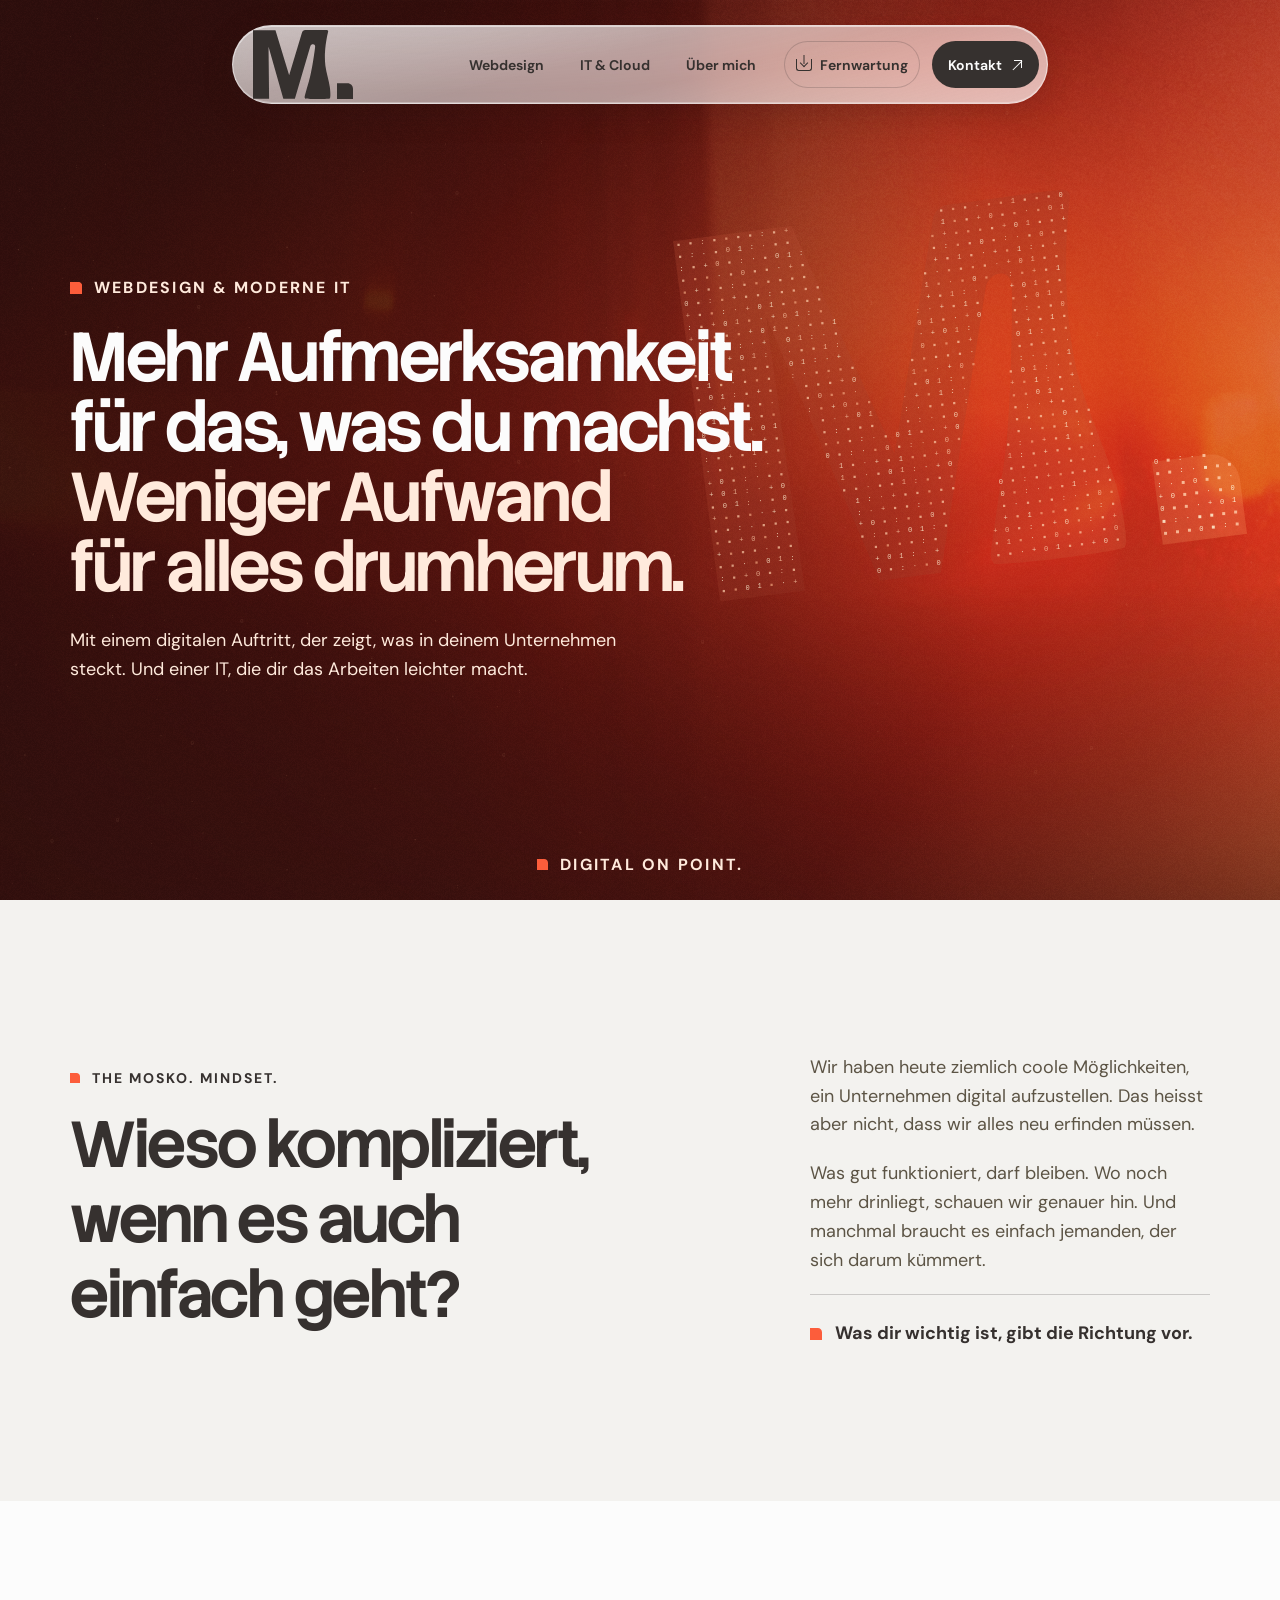
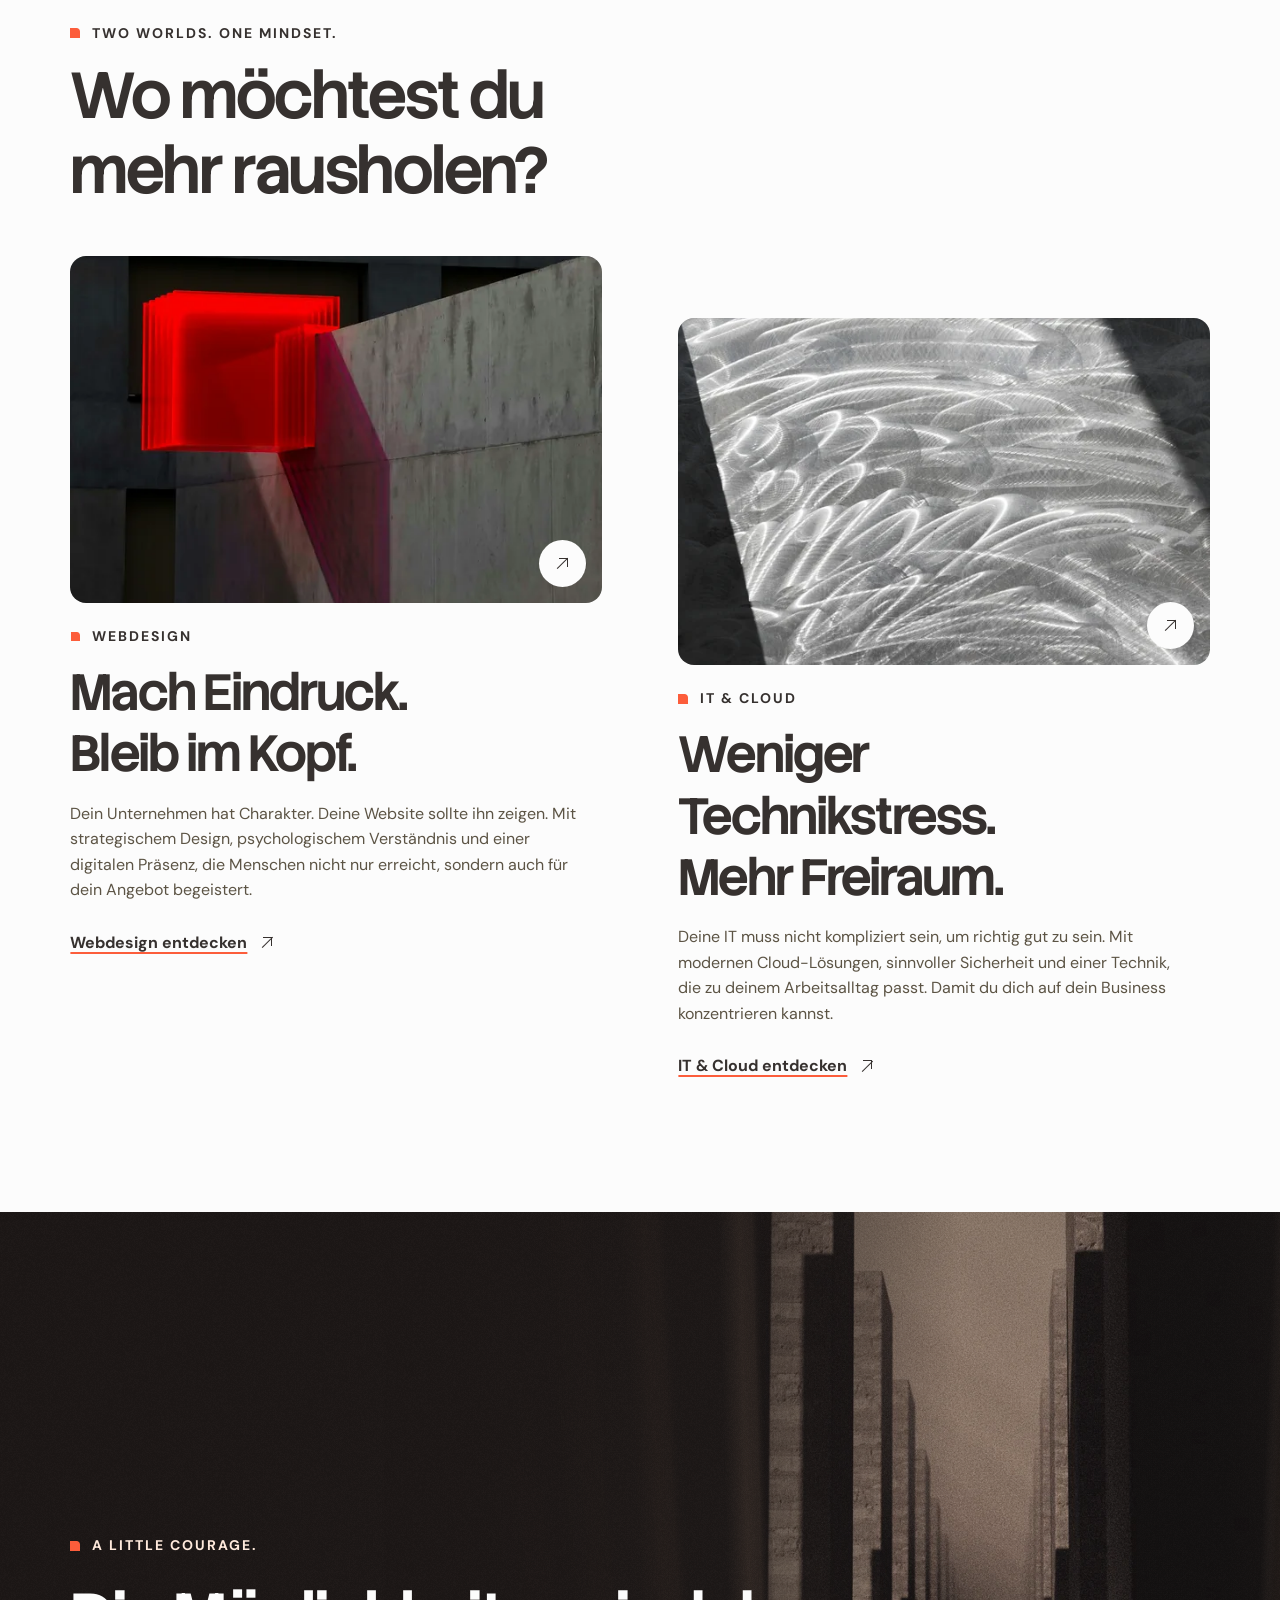
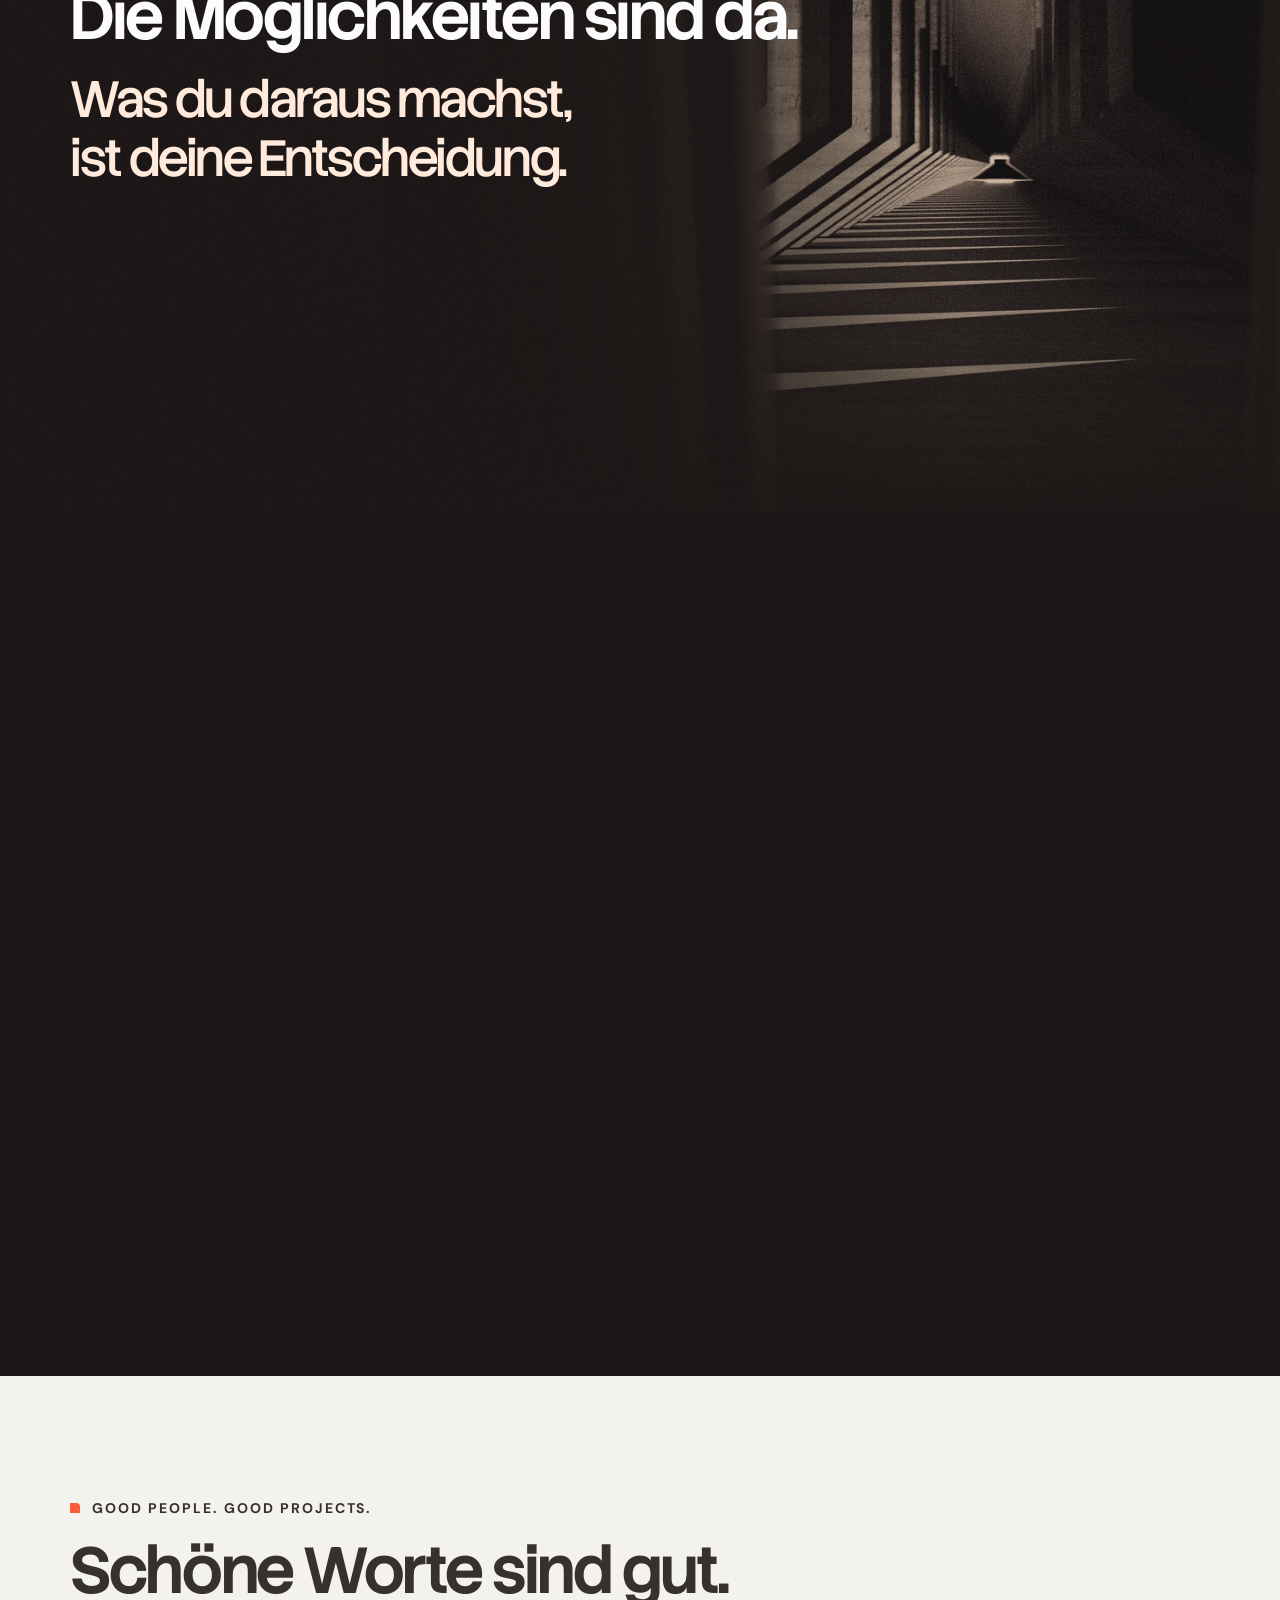
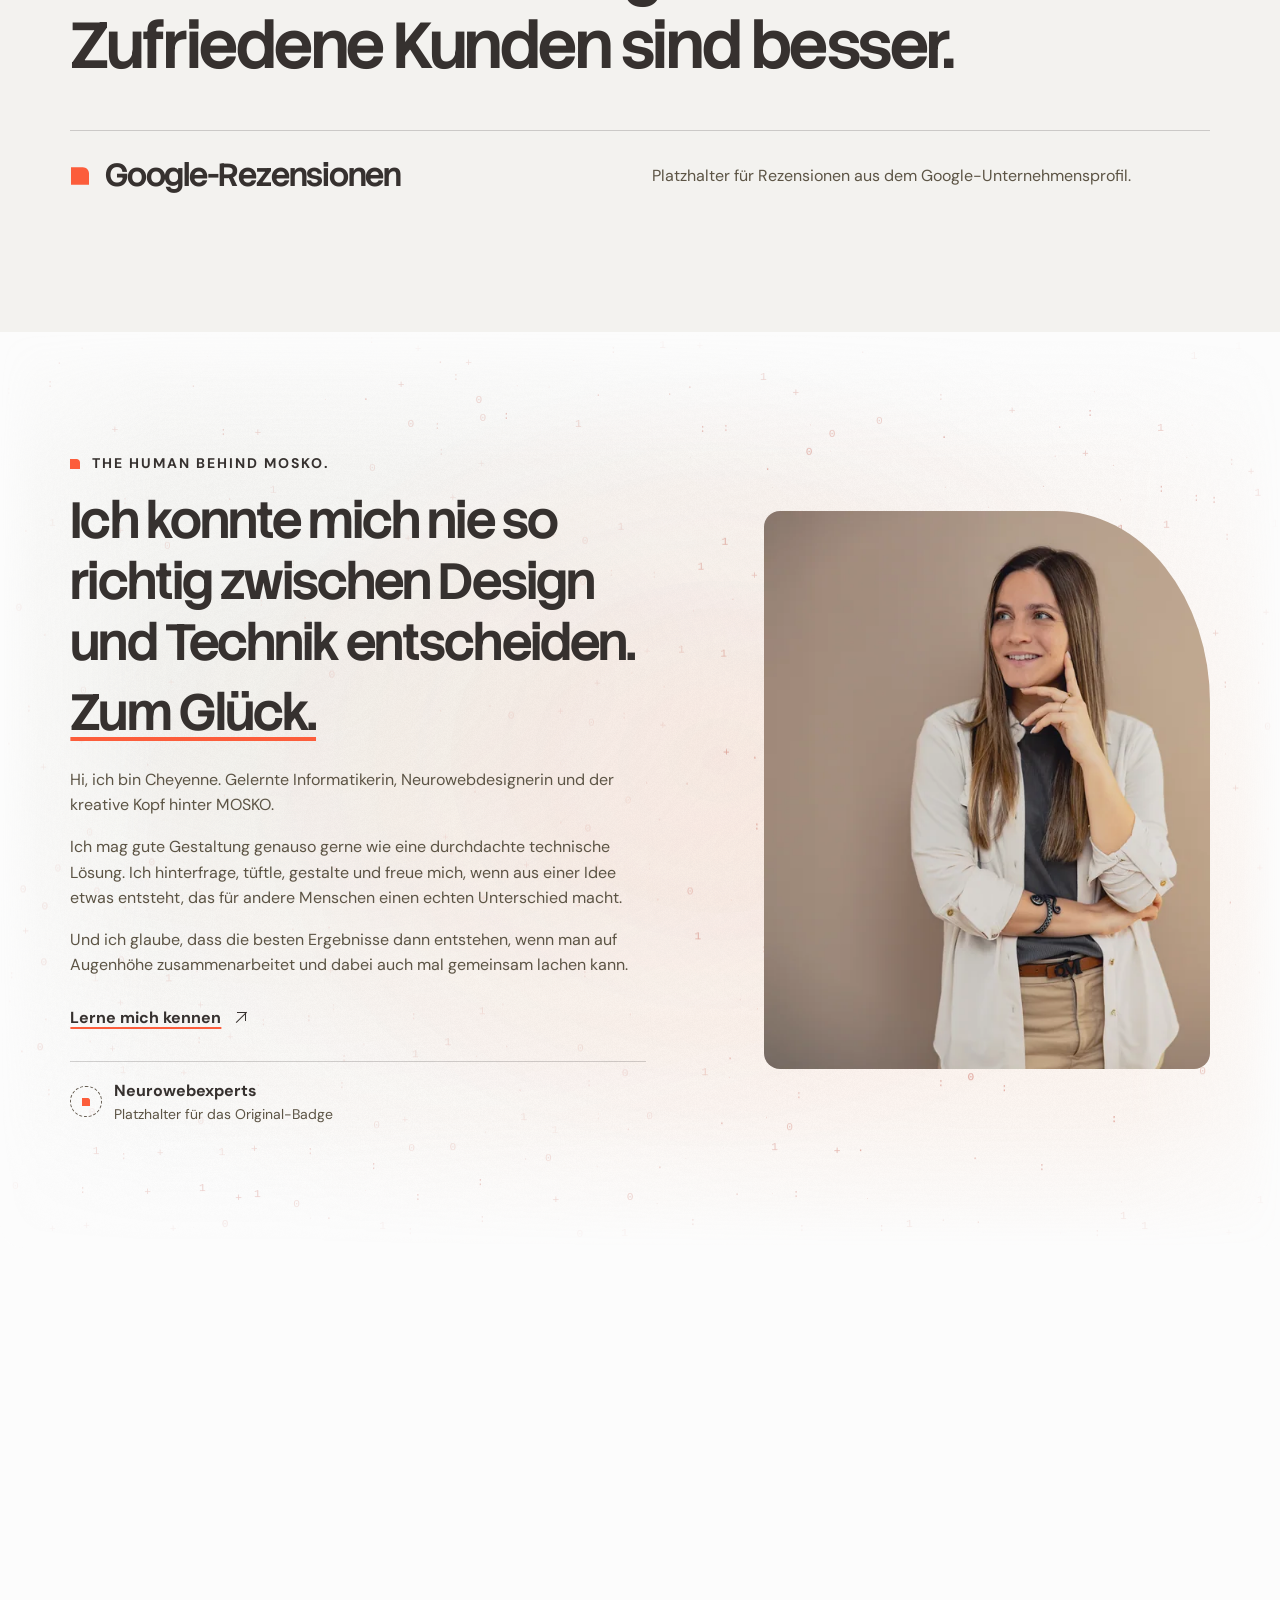
==== index.html @ 61b1da8a "Add MOSKO Webdesign service page V1" ====
<!doctype html>
<html lang="de-CH">
<head>
  <meta charset="utf-8">
  <meta name="viewport" content="width=device-width, initial-scale=1">
  <meta name="theme-color" content="#3b1312">
  <meta name="robots" content="noindex, nofollow">
  <title>MOSKO. — Digital on Point.</title>
  <meta name="description" content="MOSKO. verbindet strategisches Webdesign mit moderner IT und Cloud. Für Unternehmen, die digital überzeugend auftreten und einfacher arbeiten wollen.">
  <link rel="icon" href="assets/img/mosko-signet.svg" type="image/svg+xml">
  <link rel="preload" href="assets/fonts/stack-sans-headline.ttf" as="font" type="font/ttf" crossorigin>
  <link rel="preload" href="assets/fonts/dm-sans.ttf" as="font" type="font/ttf" crossorigin>
  <link rel="stylesheet" href="styles.css">
  <script src="scenes.js" defer></script>
  <script src="motion.js" defer></script>
  <script src="language.js" defer></script>
</head>
<body id="start">
  <a class="skip-link" href="#inhalt">Zum Inhalt springen</a>

  <!-- data-wp-path dokumentiert das jeweilige Ziel für die spätere WordPress-Navigation. -->
  <header class="site-header">
    <nav class="nav-pill" aria-label="Hauptnavigation">
      <a class="nav-logo" href="#start" aria-label="MOSKO. – Startseite" aria-current="page" data-wp-path="/">
        <picture>
          <source media="(max-width: 26rem)" srcset="assets/img/mosko-signet-kontrast.svg" width="1500" height="1032">
          <img src="assets/img/mosko-kontrast.svg" width="1500" height="288" alt="">
        </picture>
      </a>
      <ul class="nav-links">
        <li><a href="webdesign/" data-wp-path="/webdesign/">Webdesign</a></li>
        <li><a href="#it-cloud" data-wp-path="/it-cloud/">IT &amp; Cloud</a></li>
        <li><a href="#ueber-mich" data-wp-path="/ueber-mich/">Über mich</a></li>
      </ul>
      <ul class="nav-links nav-actions">
        <li class="nav-download-item">
          <!-- Lokaler Prototyp. Vor dem öffentlichen Deployment Freigabe und Modulkonfiguration prüfen. -->
          <a class="nav-download" href="assets/downloads/Mosggo-QS.exe" download aria-label="Fernwartung herunterladen (TeamViewer für Windows)">
            <span class="download-icon" aria-hidden="true"></span><span>Fernwartung</span>
          </a>
        </li>
        <li><a class="nav-contact" href="#kontakt" data-wp-path="/ueber-mich/#kontakt">Kontakt <span class="arrow arrow-ne" aria-hidden="true"></span></a></li>
      </ul>
    </nav>
  </header>

  <main id="inhalt" tabindex="-1">
    <section class="hero boxed-l" aria-labelledby="hero-title">
      <div class="atmosphere atmosphere--chili" aria-hidden="true">
        <div class="atmosphere-film"></div>
        <div class="atmosphere-light"></div>
        <div class="hero-shade"></div>
        <div class="atmosphere-grain"></div>
        <canvas class="atmosphere-field"></canvas>
        <div class="hero-visual">
          <img class="hero-still" src="assets/img/mosko-signet-chili.svg" width="1500" height="1032" alt="">
          <canvas class="hero-field"></canvas>
        </div>
      </div>
      <div class="hero-content flex-column gap-24">
        <p class="sub-title subtitle-on-dark">Webdesign &amp; moderne IT</p>
        <h1 class="title-1 heading-on-dark" id="hero-title">
          <span class="hero-phrase"><span>Mehr Aufmerksamkeit</span> <span>für das, was du machst.</span></span>
          <span class="hero-phrase hero-second"><span>Weniger Aufwand</span> <span>für alles drumherum.</span></span>
        </h1>
        <p class="hero-lead body-l body-on-dark">Mit einem digitalen Auftritt, der zeigt, was in deinem Unternehmen steckt. Und einer IT, die dir das Arbeiten leichter macht.</p>
      </div>
      <div class="hero-base">
        <p class="sub-title subtitle-on-dark">Digital on Point.</p>
      </div>
    </section>

    <section class="intro bg-light-2 boxed-l pad-tb-160" id="mindset" aria-labelledby="intro-title">
      <div class="intro-heading flex-column gap-20">
        <p class="sub-title subtitle-on-light">The MOSKO. Mindset.</p>
        <h2 class="title-2 heading-on-light" id="intro-title">Wieso kompliziert, wenn es auch einfach geht?</h2>
      </div>
      <div class="intro-copy flex-column gap-20 body-l body-on-light">
        <p>Wir haben heute ziemlich coole Möglichkeiten, ein Unternehmen digital aufzustellen. Das heisst aber nicht, dass wir alles neu erfinden müssen.</p>
        <p>Was gut funktioniert, darf bleiben. Wo noch mehr drinliegt, schauen wir genauer hin. Und manchmal braucht es einfach jemanden, der sich darum kümmert.</p>
        <p class="intro-statement"><span class="point" aria-hidden="true"></span><strong>Was dir wichtig ist, gibt die Richtung vor.</strong></p>
      </div>
    </section>

    <section class="services bg-light-1 boxed-l pad-tb-128" aria-labelledby="services-title">
      <div class="services-heading flex-column gap-16">
        <p class="sub-title subtitle-on-light">Two Worlds. One Mindset.</p>
        <h2 class="title-2 heading-on-light" id="services-title">Wo möchtest du mehr rausholen?</h2>
      </div>

      <div class="worlds">
        <!-- Brandbook-Motiv: Ricardo Gomez Angel, ricardo-gomez-angel-yEotpcFzD2k-unsplash.jpg -->
        <article class="world flex-column gap-24" id="webdesign" aria-labelledby="webdesign-title">
          <a class="world-image world-image-web" href="webdesign/" aria-label="Webdesign entdecken" data-wp-path="/webdesign/">
            <img src="assets/img/webdesign-1080.webp" srcset="assets/img/webdesign-600.webp 600w, assets/img/webdesign-1080.webp 1080w" sizes="(max-width: 47.99rem) 90vw, 44vw" width="1080" height="720" loading="lazy" decoding="async" alt="">
            <span class="world-arrow" aria-hidden="true"><span class="arrow arrow-ne"></span></span>
          </a>
          <div class="world-copy flex-column gap-16">
            <p class="sub-title subtitle-on-light">Webdesign</p>
            <h3 class="title-3 heading-on-light" id="webdesign-title">Mach Eindruck.<br> Bleib im Kopf.</h3>
            <p class="body-m body-on-light">Dein Unternehmen hat Charakter. Deine Website sollte ihn zeigen. Mit strategischem Design, psychologischem Verständnis und einer digitalen Präsenz, die Menschen nicht nur erreicht, sondern auch für dein Angebot begeistert.</p>
            <a class="text-link link-on-light" href="webdesign/" data-wp-path="/webdesign/">Webdesign entdecken <span class="arrow arrow-ne" aria-hidden="true"></span></a>
            <p class="preview-note body-s" id="webdesign-vorschau" tabindex="-1">Die Webdesign-Seite folgt. <a href="#webdesign">Zurück zur Übersicht</a></p>
          </div>
        </article>

        <!-- Brandbook-Motiv: Tim Johnson, tim-johnson-ndcK6cUal68-unsplash.jpg -->
        <article class="world world-cloud flex-column gap-24" id="it-cloud" aria-labelledby="cloud-title">
          <a class="world-image world-image-cloud" href="#it-cloud-vorschau" aria-label="IT &amp; Cloud entdecken" data-wp-path="/it-cloud/">
            <img src="assets/img/it-cloud-1080.webp" srcset="assets/img/it-cloud-600.webp 600w, assets/img/it-cloud-1080.webp 1080w" sizes="(max-width: 47.99rem) 90vw, 44vw" width="1080" height="720" loading="lazy" decoding="async" alt="">
            <span class="world-arrow" aria-hidden="true"><span class="arrow arrow-ne"></span></span>
          </a>
          <div class="world-copy flex-column gap-16">
            <p class="sub-title subtitle-on-light">IT &amp; Cloud</p>
            <h3 class="title-3 heading-on-light" id="cloud-title">Weniger Technikstress.<br> Mehr Freiraum.</h3>
            <p class="body-m body-on-light">Deine IT muss nicht kompliziert sein, um richtig gut zu sein. Mit modernen Cloud-Lösungen, sinnvoller Sicherheit und einer Technik, die zu deinem Arbeitsalltag passt. Damit du dich auf dein Business konzentrieren kannst.</p>
            <a class="text-link link-on-light" href="#it-cloud-vorschau" data-wp-path="/it-cloud/">IT &amp; Cloud entdecken <span class="arrow arrow-ne" aria-hidden="true"></span></a>
            <p class="preview-note body-s" id="it-cloud-vorschau" tabindex="-1">Die Seite für IT &amp; Cloud folgt. <a href="#it-cloud">Zurück zur Übersicht</a></p>
          </div>
        </article>
      </div>
    </section>

    <section class="signature" aria-labelledby="signature-title">
      <div class="signature-stage boxed-l">
        <div class="signature-art" aria-hidden="true">
          <div class="signature-visual">
            <!-- Brandbook-Motiv: Marek Pavlik, marek-pavlik-bWXMh1a9rVw-unsplash.jpg -->
            <img class="signature-still" src="assets/img/signature-passage.webp" width="918" height="1530" loading="lazy" decoding="async" alt="">
            <canvas class="signature-field"></canvas>
          </div>
          <div class="signature-shade"></div>
        </div>
        <div class="signature-copy flex-column gap-24">
          <p class="sub-title subtitle-on-dark" data-signature-eyebrow>A Little Courage.</p>
          <h2 class="title-2 heading-on-dark" id="signature-title">
            <span data-signature-title>Die Möglichkeiten sind da.</span>
            <span class="signature-continuation" data-signature-line>Was du daraus machst, ist deine Entscheidung.</span>
          </h2>
        </div>
      </div>
    </section>

    <!-- Variante B steht im HTML. Die alternative Signature lässt sich mit ?signature=a ansehen. -->
    <template id="signature-variant-a">
      <span data-signature-eyebrow>Think Different.</span>
      <span data-signature-title>Es muss nicht jeder so machen.</span>
      <span data-signature-line>Und du schon gar nicht.</span>
    </template>

    <section class="reviews bg-light-2 boxed-l pad-tb-128" aria-labelledby="reviews-title">
      <div class="reviews-heading flex-column gap-16">
        <p class="sub-title subtitle-on-light">Good People. Good Projects.</p>
        <h2 class="title-2 heading-on-light" id="reviews-title">Schöne Worte sind gut.<br> Zufriedene Kunden sind besser.</h2>
      </div>
      <!-- WordPress: Den Platzhalter im Slot durch das Google-Reviews-Plugin ersetzen. -->
      <div class="reviews-feed">
        <div class="reviews-source">
          <span class="point" aria-hidden="true"></span>
          <h3 class="title-5 heading-on-light">Google-Rezensionen</h3>
        </div>
        <div class="reviews-entries" data-wp-slot="google-reviews">
          <p class="body-m body-on-light">Platzhalter für Rezensionen aus dem Google-Unternehmensprofil.</p>
        </div>
      </div>
    </section>

    <section class="human bg-light-1 boxed-l pad-tb-128" id="ueber-mich" aria-labelledby="human-title">
      <div class="atmosphere atmosphere--light" aria-hidden="true">
        <div class="atmosphere-light"></div>
        <div class="atmosphere-grain"></div>
        <canvas class="atmosphere-field"></canvas>
      </div>
      <div class="human-heading flex-column gap-16" data-atmosphere-quiet>
        <p class="sub-title subtitle-on-light">The Human Behind MOSKO.</p>
        <h2 class="title-3 heading-on-light" id="human-title">Ich konnte mich nie so richtig zwischen Design und Technik entscheiden. <strong>Zum Glück.</strong></h2>
      </div>
      <!-- Personal-Branding-Fotosession, Cheyenne-05.jpg -->
      <figure class="human-image">
        <img src="assets/img/cheyenne-1024.webp" srcset="assets/img/cheyenne-560.webp 560w, assets/img/cheyenne-1024.webp 1024w" sizes="(max-width: 47.99rem) 88vw, 39vw" width="1024" height="1280" loading="lazy" decoding="async" alt="Cheyenne, Gründerin von MOSKO., blickt lächelnd nach links.">
      </figure>
      <div class="human-copy flex-column gap-16 body-m body-on-light" data-atmosphere-quiet>
        <p>Hi, ich bin Cheyenne. Gelernte Informatikerin, Neurowebdesignerin und der kreative Kopf hinter MOSKO.</p>
        <p>Ich mag gute Gestaltung genauso gerne wie eine durchdachte technische Lösung. Ich hinterfrage, tüftle, gestalte und freue mich, wenn aus einer Idee etwas entsteht, das für andere Menschen einen echten Unterschied macht.</p>
        <p>Und ich glaube, dass die besten Ergebnisse dann entstehen, wenn man auf Augenhöhe zusammenarbeitet und dabei auch mal gemeinsam lachen kann.</p>
        <a class="text-link link-on-light" href="#ueber-mich-vorschau" data-wp-path="/ueber-mich/">Lerne mich kennen <span class="arrow arrow-ne" aria-hidden="true"></span></a>
        <p class="preview-note body-s" id="ueber-mich-vorschau" tabindex="-1">Die Über-mich-Seite folgt. <a href="#ueber-mich">Zurück zur Übersicht</a></p>
        <div class="credential" data-wp-slot="neurowebexperts-badge">
          <span class="credential-mark" aria-hidden="true"></span>
          <div>
            <p class="credential-title">Neurowebexperts</p>
            <p class="body-s">Platzhalter für das Original-Badge</p>
          </div>
        </div>
      </div>
    </section>
  </main>

  <div id="kontakt" class="footer-anchor" aria-hidden="true"></div>
  <footer class="curtain boxed-l" aria-labelledby="footer-title">
    <div class="atmosphere atmosphere--chili" aria-hidden="true">
      <div class="atmosphere-film"></div>
      <div class="atmosphere-light"></div>
      <div class="curtain-shade"></div>
      <div class="atmosphere-grain"></div>
      <canvas class="atmosphere-field"></canvas>
    </div>
    <div class="curtain-identity">
      <div class="curtain-brand flex-column gap-16">
        <a class="curtain-logo" href="#start" data-wp-path="/" aria-label="MOSKO. Digital on Point. Zur Startseite">
          <img src="assets/img/mosko-claim-leinen.svg" width="1500" height="388" alt="MOSKO. Digital on Point.">
        </a>
        <p class="body-m">In Graubünden zuhause. Digital überall.</p>
      </div>
      <div class="curtain-reach flex-column gap-16">
        <h2 class="title-6 heading-on-dark" id="footer-title">Bereit, wenn du es bist.</h2>
        <div class="curtain-channels">
          <address class="curtain-contact body-m">
            <a href="tel:+41792726472">+41 79 272 64 72</a>
            <a href="mailto:info@mosko.ch">info@mosko.ch</a>
          </address>
          <div class="curtain-socials">
            <span class="curtain-social-icon" data-social-profile="instagram" role="img" aria-label="Instagram – Profil-URL folgt" title="Instagram-Profil folgt">
              <svg viewBox="0 0 24 24" aria-hidden="true" fill="none" stroke="currentColor" stroke-width="1.6">
                <rect x="3.5" y="3.5" width="17" height="17" rx="4.5"/>
                <circle cx="12" cy="12" r="4"/>
                <circle cx="17.2" cy="6.9" r="1" fill="currentColor" stroke="none"/>
              </svg>
            </span>
            <span class="curtain-social-icon" data-social-profile="linkedin" role="img" aria-label="LinkedIn – Profil-URL folgt" title="LinkedIn-Profil folgt">
              <svg viewBox="0 0 24 24" aria-hidden="true" fill="none" stroke="currentColor" stroke-width="1.6">
                <rect x="3.5" y="3.5" width="17" height="17" rx="3"/>
                <path d="M8 10.5v6m3.75 0v-6m0 2.1a2.4 2.4 0 0 1 4.8 0v3.9" stroke-linecap="round"/>
                <circle cx="8" cy="7.6" r="1" fill="currentColor" stroke="none"/>
              </svg>
            </span>
          </div>
        </div>
      </div>
    </div>

    <div class="curtain-base body-s">
      <p class="curtain-language-status" lang="en" role="status" data-language-status hidden></p>
      <div class="curtain-legal">
        <p>© 2026 MOSKO.</p>
        <nav class="curtain-links" aria-label="Rechtliche Informationen">
          <a href="#impressum-vorschau" data-wp-path="/impressum/">Impressum</a>
          <a href="#datenschutz-vorschau" data-wp-path="/datenschutz/">Datenschutz</a>
        </nav>
      </div>
      <div class="curtain-language" role="group" aria-label="Sprache" data-language-picker hidden>
        <button type="button" lang="de-CH" aria-label="Deutsch" aria-pressed="false" data-language="de">DE</button>
        <span aria-hidden="true">/</span>
        <button type="button" lang="en" aria-label="English" aria-pressed="false" data-language="en">EN</button>
      </div>
    </div>
    <p class="preview-note body-s" id="impressum-vorschau" tabindex="-1">Das Impressum folgt als eigene Seite. <a href="#kontakt">Hinweis schliessen</a></p>
    <p class="preview-note body-s" id="datenschutz-vorschau" tabindex="-1">Die Datenschutzerklärung folgt als eigene Seite. <a href="#kontakt">Hinweis schliessen</a></p>
  </footer>
</body>
</html>
---- styles.css ----
@font-face {
  font-family: "Stack Sans Headline";
  src: url("assets/fonts/stack-sans-headline.ttf") format("truetype");
  font-style: normal;
  font-weight: 200 700;
  font-display: swap;
}
@font-face {
  font-family: "DM Sans";
  src: url("assets/fonts/dm-sans.ttf") format("truetype");
  font-style: normal;
  font-weight: 100 1000;
  font-display: swap;
}

:root {
  --primary-brand-1: #fc5d3b;
  --primary-light-1: #fcfcfc;
  --primary-light-2: #f3f2ef;
  --primary-light-3: #d4d2c4;
  --primary-dark-1: #36312f;
  --primary-dark-2: #5c5445;
  --primary-dark-3: #655c50;
  --primary-transparent-1: #fc5d3b1f;

  --chili-ink: #31100e;
  --chili-shadow: #541813;
  --chili-base: #7d251d;
  --chili-red: #b73524;
  --chili-glow: #f34b2d;
  --chili-light: #ff9c60;
  --chili-ember: #ffbc91;
  --chili-cream: #ffeadc;
  --shadow-black: #1c1716;
  --glass-base: color-mix(in srgb, var(--primary-light-1) 58%, transparent);
  --glass-fallback: color-mix(in srgb, var(--primary-light-1) 87%, transparent);
  --glass-rim: color-mix(in srgb, var(--primary-light-1) 54%, transparent);
  --glass-highlight: color-mix(in srgb, var(--primary-light-1) 29%, transparent);
  --glass-shade: color-mix(in srgb, var(--chili-ink) 19%, transparent);
  --light-line: color-mix(in srgb, var(--primary-light-1) 42%, transparent);
  --dark-line: color-mix(in srgb, var(--primary-dark-1) 21%, transparent);
  --grain: url("assets/img/grain.png");
  /* Lichtfotografie: liana-s-kWEW965_5Y0-unsplash.jpg */
  --film: url("assets/img/chili-film.webp");

  --heading-font: "Stack Sans Headline", Arial, sans-serif;
  --body-font: "DM Sans", Arial, sans-serif;
  --heading-weight: 600;
  --body-weight: 400;
  --body-size-l: 1.125rem;
  --body-size-m: 1rem;
  --body-size-s: 0.875rem;
  --title-subtitle: 0.875rem;
  /* Modulare Skala: 19px × 1.13 bei 360px, 25px × 1.27 bei 1280px. */
  --title-size-1: clamp(2.1875rem, 1.0136rem + 5.2174vw, 5.1875rem);
  --title-size-2: clamp(1.9375rem, 1.106rem + 3.6957vw, 4.0625rem);
  --title-size-3: clamp(1.6875rem, 1.1005rem + 2.6087vw, 3.1875rem);
  --title-size-4: clamp(1.5rem, 1.1087rem + 1.7391vw, 2.5rem);
  --title-size-5: clamp(1.3125rem, 1.0435rem + 1.1957vw, 2rem);
  --title-size-6: clamp(1.1875rem, 1.0408rem + 0.6522vw, 1.5625rem);
  --tracking-title: -0.038em;
  --tracking-label: 0.14em;

  --size-0: 0rem;
  --size-4: 0.25rem;
  --size-8: 0.5rem;
  --size-12: 0.75rem;
  --size-16: 1rem;
  --size-20: 1.25rem;
  --size-24: 1.5rem;
  --size-32: clamp(1.75rem, 1.662rem + 0.376vw, 2rem);
  --size-40: clamp(2.125rem, 1.993rem + 0.563vw, 2.5rem);
  --size-48: clamp(2.5rem, 2.324rem + 0.751vw, 3rem);
  --size-64: clamp(3.25rem, 2.986rem + 1.127vw, 4rem);
  --size-80: clamp(3.875rem, 3.479rem + 1.69vw, 5rem);
  --size-96: clamp(4.5rem, 3.972rem + 2.254vw, 6rem);
  --size-128: clamp(5.8rem, 5.025rem + 3.305vw, 8rem);
  --size-160: clamp(7rem, 5.944rem + 4.507vw, 10rem);

  --radius-s: 0.5rem;
  --radius-m: 1rem;
  --radius-l: 2rem;
  --radius-full: 9999px;
  --button-radius: var(--radius-full);
  --point-rounding: 34.4%;
  --point-mask: url("assets/img/mosko-punkt.svg");
  --point-size: 0.72em;
  --hairline: 1px;
  --focus-width: 2px;
  --max-content: 86rem;
  --nav-width: 51rem;
  --nav-top: clamp(0.625rem, 2.8vh, 1.65rem);
  --page-gutter: max(5.5%, calc((100% - var(--max-content)) / 2));
  --nav-logo-size: clamp(4.5rem, 9vw, 6.25rem);
  --icon-size: 0.9em;
  --curtain-overlap: 24px;
  --curtain-radius: var(--curtain-overlap);
  --signature-track: min(96svh, 58rem);
  --ease-out: cubic-bezier(0.22, 1, 0.36, 1);
  --transition-fast: 180ms;
  --transition-image: 650ms;
}

*, *::before, *::after { box-sizing: border-box; }
html { scroll-behavior: smooth; }
body {
  margin: 0;
  color: var(--primary-dark-2);
  background: var(--primary-light-1);
  font: var(--body-weight) var(--body-size-m)/1.6 var(--body-font);
  font-optical-sizing: none;
  font-variation-settings: "opsz" 18;
}
h1, h2, h3, h4, h5, h6 {
  margin: 0;
  color: var(--primary-dark-1);
  font-family: var(--heading-font);
  font-weight: var(--heading-weight);
  letter-spacing: var(--tracking-title);
  text-wrap: balance;
}
h1 { font-size: var(--title-size-1); line-height: 1.1; }
h2 { font-size: var(--title-size-2); line-height: 1.15; }
h3 { font-size: var(--title-size-3); line-height: 1.2; }
h4 { font-size: var(--title-size-4); line-height: 1.25; }
h5 { font-size: var(--title-size-5); line-height: 1.3; }
h6 { font-size: var(--title-size-6); line-height: 1.3; }
p, ul, figure { margin: 0; }
p { text-wrap: pretty; }
a { color: inherit; text-underline-offset: 0.22em; }
img { display: block; max-inline-size: 100%; block-size: auto; }
:focus-visible {
  outline: var(--focus-width) solid var(--focus-color, var(--primary-dark-1));
  outline-offset: var(--size-4);
}
:where([id]) { scroll-margin-block-start: var(--anchor-offset, var(--size-96)); }

/* LWPR typography, spacing and layout */
.title-1 { font-size: var(--title-size-1); font-weight: var(--heading-weight); line-height: 1.1; }
.title-2 { font-size: var(--title-size-2); font-weight: var(--heading-weight); line-height: 1.15; }
.title-3 { font-size: var(--title-size-3); font-weight: var(--heading-weight); line-height: 1.2; }
.title-4 { font-size: var(--title-size-4); font-weight: var(--heading-weight); line-height: 1.25; }
.title-5 { font-size: var(--title-size-5); font-weight: var(--heading-weight); line-height: 1.3; }
.title-6 { font-size: var(--title-size-6); font-weight: var(--heading-weight); line-height: 1.3; }
.body-l { font-size: var(--body-size-l); font-weight: var(--body-weight); line-height: 1.6; }
.body-m { font-size: var(--body-size-m); font-weight: var(--body-weight); line-height: 1.6; }
.body-s { font-size: var(--body-size-s); font-weight: var(--body-weight); line-height: 1.6; }
.sub-title {
  display: flex;
  align-items: center;
  gap: var(--size-12);
  font-family: var(--body-font);
  font-size: var(--title-subtitle);
  font-weight: 700;
  line-height: 1.4;
  letter-spacing: var(--tracking-label);
  text-transform: uppercase;
}
.heading-on-light { color: var(--primary-dark-1); }
.heading-on-dark { color: var(--primary-light-1); }
.subtitle-on-light { color: var(--primary-dark-1); }
.subtitle-on-dark { color: var(--chili-cream); }
.body-on-light { color: var(--primary-dark-2); }
.body-on-dark { color: var(--chili-cream); }
.link-on-light { color: var(--primary-dark-1); }
.bg-light-1 { background-color: var(--primary-light-1); }
.bg-light-2 { background-color: var(--primary-light-2); }
.boxed-l { padding-inline: var(--page-gutter); }
.flex-column { display: flex; flex-direction: column; }
.gap-16 { gap: var(--size-16); }
.gap-20 { gap: var(--size-20); }
.gap-24 { gap: var(--size-24); }
.pad-0 { padding: var(--size-0); }
.pad-tb-0 { padding-block: var(--size-0); }
.pad-lr-0 { padding-inline: var(--size-0); }
.pad-4 { padding: var(--size-4); }
.pad-tb-4 { padding-block: var(--size-4); }
.pad-lr-4 { padding-inline: var(--size-4); }
.pad-8 { padding: var(--size-8); }
.pad-tb-8 { padding-block: var(--size-8); }
.pad-lr-8 { padding-inline: var(--size-8); }
.pad-12 { padding: var(--size-12); }
.pad-tb-12 { padding-block: var(--size-12); }
.pad-lr-12 { padding-inline: var(--size-12); }
.pad-16 { padding: var(--size-16); }
.pad-tb-16 { padding-block: var(--size-16); }
.pad-lr-16 { padding-inline: var(--size-16); }
.pad-20 { padding: var(--size-20); }
.pad-tb-20 { padding-block: var(--size-20); }
.pad-lr-20 { padding-inline: var(--size-20); }
.pad-24 { padding: var(--size-24); }
.pad-tb-24 { padding-block: var(--size-24); }
.pad-lr-24 { padding-inline: var(--size-24); }
.pad-32 { padding: var(--size-32); }
.pad-tb-32 { padding-block: var(--size-32); }
.pad-lr-32 { padding-inline: var(--size-32); }
.pad-40 { padding: var(--size-40); }
.pad-tb-40 { padding-block: var(--size-40); }
.pad-lr-40 { padding-inline: var(--size-40); }
.pad-48 { padding: var(--size-48); }
.pad-tb-48 { padding-block: var(--size-48); }
.pad-lr-48 { padding-inline: var(--size-48); }
.pad-64 { padding: var(--size-64); }
.pad-tb-64 { padding-block: var(--size-64); }
.pad-lr-64 { padding-inline: var(--size-64); }
.pad-80 { padding: var(--size-80); }
.pad-tb-80 { padding-block: var(--size-80); }
.pad-lr-80 { padding-inline: var(--size-80); }
.pad-96 { padding: var(--size-96); }
.pad-tb-96 { padding-block: var(--size-96); }
.pad-lr-96 { padding-inline: var(--size-96); }
.pad-128 { padding: var(--size-128); }
.pad-tb-128 { padding-block: var(--size-128); }
.pad-lr-128 { padding-inline: var(--size-128); }
.pad-160 { padding: var(--size-160); }
.pad-tb-160 { padding-block: var(--size-160); }
.pad-lr-160 { padding-inline: var(--size-160); }

.text-link {
  display: inline-flex;
  align-items: center;
  align-self: start;
  gap: var(--size-12);
  min-block-size: var(--size-48);
  font-weight: 700;
  text-decoration-thickness: var(--focus-width);
  text-decoration-color: var(--primary-brand-1);
}
.text-link .arrow { transition: translate var(--transition-fast) var(--ease-out); }
.text-link .arrow { color: var(--primary-dark-1); }
.text-link:hover .arrow { translate: 0.2em -0.2em; }
.text-link:hover { text-decoration-color: currentColor; }
.btn-solid-on-dark {
  display: inline-flex;
  align-items: center;
  align-self: start;
  gap: var(--size-16);
  padding: var(--size-16) var(--size-24);
  border-width: var(--hairline);
  border-style: solid;
  border-color: var(--primary-light-1);
  border-radius: var(--button-radius);
  background: var(--primary-light-1);
  color: var(--primary-dark-1);
  font-size: var(--body-size-m);
  font-weight: 700;
  line-height: 1;
  text-decoration: none;
  transition: background var(--transition-fast), color var(--transition-fast), border-color var(--transition-fast);
}
.btn-solid-on-dark:hover {
  background: var(--chili-cream);
  border-color: var(--chili-cream);
}
.arrow {
  position: relative;
  display: inline-block;
  flex: none;
  inline-size: var(--icon-size);
  block-size: var(--icon-size);
}
.arrow::before, .arrow::after { content: ""; position: absolute; }
.arrow::before {
  inset: 10% 10% auto auto;
  inline-size: 65%;
  block-size: 65%;
  border-block-start: var(--hairline) solid currentColor;
  border-inline-end: var(--hairline) solid currentColor;
}
.arrow::after {
  inset: 50% -4% auto 3%;
  border-block-start: var(--hairline) solid currentColor;
  transform: rotate(-45deg);
}
.sub-title::before, .credential-mark::before { content: ""; }
.sub-title::before, .point, .credential-mark::before {
  display: inline-block;
  flex: none;
  inline-size: var(--point-size);
  aspect-ratio: 239.93 / 235.77;
  background: var(--primary-brand-1);
  mask: var(--point-mask) center / contain no-repeat;
}
.preview-note {
  display: none;
  padding: var(--size-12) var(--size-16);
  border-inline-start: var(--focus-width) solid currentColor;
  background: color-mix(in srgb, currentColor 8%, transparent);
}
.preview-note:target { display: block; }
.preview-note a { font-weight: 600; }
.skip-link {
  position: fixed;
  z-index: 10;
  inset: var(--size-12) auto auto var(--size-12);
  padding: var(--size-12) var(--size-20);
  border-radius: var(--radius-s);
  background: var(--primary-light-1);
  color: var(--primary-dark-1);
  translate: 0 -150%;
}
.skip-link:focus { translate: 0; }

/* Floating navigation */
.site-header { position: fixed; z-index: 5; inset: var(--nav-top) 0 auto; pointer-events: none; }
.nav-pill {
  display: flex;
  justify-content: space-between;
  align-items: center;
  gap: var(--size-12);
  inline-size: min(92%, var(--nav-width));
  min-block-size: var(--size-64);
  margin-inline: auto;
  padding: var(--size-4) var(--size-8) var(--size-4) var(--size-20);
  border: var(--hairline) solid var(--glass-rim);
  border-radius: var(--radius-full);
  color: var(--primary-dark-1);
  background: var(--glass-fallback);
  box-shadow:
    inset 0 var(--hairline) 0 var(--glass-rim),
    inset 0 calc(-1 * var(--hairline)) 0 var(--glass-highlight),
    0 var(--size-8) var(--size-32) var(--glass-shade);
  pointer-events: auto;
}
@supports (backdrop-filter: blur(1px)) {
  .nav-pill {
    background:
      radial-gradient(ellipse at 22% -60%, var(--glass-highlight), transparent 66%),
      linear-gradient(166deg, var(--glass-highlight), transparent 44% 59%, var(--glass-highlight)),
      var(--glass-base);
    backdrop-filter: blur(var(--size-24)) saturate(1.32);
  }
}
.nav-logo { margin-inline-end: auto; display: grid; flex: none; align-items: center; min-block-size: var(--size-40); }
.nav-logo img { inline-size: var(--nav-logo-size); }
.nav-links { display: flex; gap: var(--size-4); padding: 0; list-style: none; }
.nav-links a {
  display: flex;
  align-items: center;
  gap: var(--size-8);
  min-block-size: var(--size-48);
  padding-inline: var(--size-16);
  border-radius: var(--radius-full);
  font-size: var(--body-size-s);
  font-weight: 650;
  line-height: 1.15;
  text-decoration: none;
  white-space: nowrap;
  transition: background var(--transition-fast), color var(--transition-fast);
}
.nav-links a:hover { background: var(--primary-light-1); }
.nav-links .nav-contact { background: var(--primary-dark-1); color: var(--primary-light-1); }
.nav-links .nav-contact:hover { background: var(--shadow-black); }
.nav-actions { align-items: center; gap: var(--size-12); }
.nav-links .nav-download {
  padding-inline: var(--size-12);
  box-shadow: inset 0 0 0 var(--hairline) var(--dark-line);
}
.download-icon {
  inline-size: var(--size-16);
  block-size: var(--size-12);
  position: relative;
  border: var(--hairline) solid currentColor;
  border-block-start: 0;
  border-radius: 0 0 0.18rem 0.18rem;
  align-self: center;
  flex: none;
}
.download-icon::before, .download-icon::after {
  content: "";
  position: absolute;
  inset-inline-start: 50%;
  translate: -50% 0;
}
.download-icon::before { inset-block-start: -0.25rem; block-size: 0.6rem; border-inline-start: var(--hairline) solid; }
.download-icon::after {
  inset-block-end: 0.23rem;
  inline-size: 0.36rem;
  aspect-ratio: 1;
  border-inline-end: var(--hairline) solid;
  border-block-end: var(--hairline) solid;
  rotate: 45deg;
}

main {
  position: relative;
  z-index: 1;
  background: var(--primary-light-1);
  border-end-start-radius: var(--curtain-radius);
  border-end-end-radius: var(--curtain-radius);
  overflow: clip;
}

/* Hero. Chili film, a generated signet field and an independent text veil. */
.hero, .signature-stage, .curtain {
  --focus-color: var(--primary-light-1);
  isolation: isolate;
}
.hero {
  display: grid;
  position: relative;
  min-block-size: 100svh;
  grid-template-rows: 1fr auto;
  padding-block: var(--size-128) var(--size-24);
  background: var(--chili-base);
  overflow: hidden;
}
/* Atmospheric layers can be used with or without the generative signet. */
.atmosphere, .atmosphere-film, .atmosphere-light, .atmosphere-grain, .atmosphere-field,
.hero-shade, .curtain-shade, .signature-art, .signature-shade {
  position: absolute;
  inset: 0;
  pointer-events: none;
}
.atmosphere, .signature-art { z-index: -1; overflow: hidden; }
.atmosphere { isolation: isolate; }
.atmosphere--chili {
  --atmosphere-ink: var(--chili-ember);
  --atmosphere-flare: color-mix(in srgb, var(--chili-light) 45%, transparent);
  --atmosphere-grain-opacity: 0.52;
  background: radial-gradient(ellipse at 81% 42%, color-mix(in srgb, var(--chili-glow) 77%, var(--chili-shadow)), transparent 65%),
    linear-gradient(125deg, var(--chili-ink) 9%, var(--chili-red) 75%, var(--chili-light));
}
:is(.human, .service-inquiry) .atmosphere--light {
  --atmosphere-ink: var(--chili-red);
  --atmosphere-flare: color-mix(in srgb, var(--primary-brand-1) 12%, transparent);
  --atmosphere-grain-opacity: 0.14;
  --atmosphere-field-gain: 2.72;
  --atmosphere-field-spacing: 0.82;
  --atmosphere-field-size: clamp(0.62rem, 0.88vw, 0.76rem);
  --atmosphere-field-glyph-share: 0.66;
  --atmosphere-field-motion: 1;
  --atmosphere-pulse-light: 0.07;
  background:
    radial-gradient(ellipse at 23% 38%, color-mix(in srgb, var(--primary-light-3) 24%, transparent), transparent 65%),
    radial-gradient(ellipse at 80% 59%, color-mix(in srgb, var(--chili-ember) 18%, transparent), transparent 69%);
  mask-image:
    linear-gradient(90deg, transparent, rgba(0, 0, 0, 0.50) 3%, black 12% 88%, rgba(0, 0, 0, 0.50) 97%, transparent),
    linear-gradient(0deg, transparent, rgba(0, 0, 0, 0.52) 5%, black 14% 86%, rgba(0, 0, 0, 0.52) 95%, transparent);
  mask-composite: intersect;
}
.atmosphere-film {
  inset: calc(-1 * var(--size-16));
  background: var(--film) center / cover;
  transform: translate3d(0, 0, 0);
  mix-blend-mode: soft-light;
  opacity: 0.79;
}
.atmosphere-light {
  background: radial-gradient(ellipse 40% 46%, var(--atmosphere-flare), transparent 100%);
  transform: translate3d(18%, -4%, 0);
  opacity: 0.38;
}
.atmosphere-grain, .signature-art::after {
  background: var(--grain) repeat;
  mix-blend-mode: soft-light;
  opacity: var(--atmosphere-grain-opacity, 0.52);
}
.atmosphere--light .atmosphere-grain { mix-blend-mode: multiply; }
.atmosphere-field {
  inline-size: 100%;
  block-size: 100%;
}
:is(.human, .service-inquiry) .atmosphere--light .atmosphere-field {
  font-size: var(--atmosphere-field-size);
  opacity: 0.92;
}
.signature-art::after {
  content: "";
  position: absolute;
  inset: 0;
}
.hero-visual {
  --hero-signet-width: 41.5%;
  --hero-signet-x: 75%;
  --hero-signet-y: 43%;
  --hero-signet-max-height: 72%;
  position: absolute;
  z-index: 1;
  inset: 0;
}
.hero-still {
  position: absolute;
  inset: var(--hero-signet-y) auto auto var(--hero-signet-x);
  translate: -50% -50%;
  inline-size: var(--hero-signet-width);
  max-block-size: var(--hero-signet-max-height);
  object-fit: contain;
  opacity: 0.54;
  rotate: -8deg;
  filter: drop-shadow(0 0 var(--size-48) var(--chili-light));
}
.hero-field, .signature-field { position: absolute; inset: 0; inline-size: 100%; block-size: 100%; }
.hero-visual[data-painted] .hero-still, .signature-visual[data-painted] .signature-still { visibility: hidden; }
.hero-shade {
  background: linear-gradient(90deg, color-mix(in srgb, var(--chili-ink) 83%, transparent),
    color-mix(in srgb, var(--chili-ink) 62%, transparent) 35%,
    color-mix(in srgb, var(--chili-ink) 31%, transparent) 58%, transparent 77%),
    linear-gradient(0deg, color-mix(in srgb, var(--chili-ink) 64%, transparent), transparent 35%);
}
.hero-content { align-self: center; align-items: flex-start; padding-block: var(--size-16) var(--size-32); }
.intro-statement { display: flex; align-items: baseline; gap: var(--size-12); }
.hero h1 { max-inline-size: 20ch; line-height: 1.01; text-wrap: initial; }
.hero h1 span { display: block; }
.hero-second { color: var(--chili-cream); }
.hero-lead { max-inline-size: 46ch; }
.hero-base { justify-self: center; }
.hero .sub-title {
  font-size: clamp(0.9375rem, var(--title-subtitle) + 0.2vw, 1rem);
}

/* Editorial content */
.intro {
  display: grid;
  align-items: center;
  grid-template-columns: 1.25fr 0.8fr;
  column-gap: clamp(var(--size-40), 9vw, var(--size-160));
}
.intro-heading { max-inline-size: 46rem; }
.intro-copy { max-inline-size: 36rem; }
.intro-statement {
  color: var(--primary-dark-1);
  padding-block-start: var(--size-24);
  border-block-start: var(--hairline) solid var(--dark-line);
}
.intro-statement .point { align-self: start; margin-block-start: 0.46em; }

.services-heading { max-inline-size: 50rem; margin-block-end: var(--size-48); }
.worlds {
  display: grid;
  grid-template-columns: repeat(2, minmax(0, 1fr));
  gap: clamp(var(--size-24), 6vw, var(--size-96));
}
.world-cloud { margin-block-start: var(--size-64); }
.world-image {
  position: relative;
  display: block;
  aspect-ratio: 1.53;
  overflow: hidden;
  background: var(--primary-light-3);
}
.world-image-web { border-radius: var(--radius-m); }
.world-image-cloud { border-radius: var(--radius-m); }
.world-image img, .human-image img { inline-size: 100%; block-size: 100%; object-fit: cover; }
.world-image img { transition: scale var(--transition-image) var(--ease-out); }
.world-image:is(:hover, :focus-visible) img { scale: 1.055; }
.world-arrow {
  position: absolute;
  inset: auto var(--size-16) var(--size-16) auto;
  display: grid;
  place-items: center;
  inline-size: var(--size-48);
  aspect-ratio: 1;
  border-radius: var(--radius-full);
  background: var(--primary-light-1);
  color: var(--primary-dark-1);
}
.world-copy { max-inline-size: 35rem; padding-inline-end: var(--size-20); }
.world-copy h3 { text-wrap: initial; }

/* The passage opens as the perspective shifts between layers of matte stone. */
.signature { background: var(--shadow-black); }
.signature-stage {
  display: grid;
  align-items: center;
  position: relative;
  min-block-size: 100svh;
  padding-block: var(--size-128);
  overflow: hidden;
}
.signature-art {
  background: radial-gradient(ellipse at 76% 44%, var(--primary-dark-1), transparent 67%), var(--shadow-black);
}
.signature-visual {
  position: absolute;
  inset: 0 0 0 30%;
  overflow: hidden;
}
.signature-still {
  position: absolute;
  inset: 0 0 0 auto;
  inline-size: 78%;
  block-size: 100%;
  object-fit: cover;
  object-position: 55% 66%;
  opacity: 0.85;
  mask-image: linear-gradient(90deg, transparent, black 22% 93%, transparent);
}
.signature-shade {
  background: linear-gradient(90deg, var(--shadow-black),
    color-mix(in srgb, var(--shadow-black) 90%, transparent) 33%,
    color-mix(in srgb, var(--shadow-black) 52%, transparent) 52%, transparent 75%);
}
.signature-copy { max-inline-size: 50rem; }
.signature-copy h2 { text-wrap: initial; }
.signature-copy h2 span { display: block; }
.signature-copy .signature-continuation {
  margin-block-start: var(--size-16);
  max-inline-size: 21ch;
  font-size: var(--title-size-3);
  font-weight: 450;
  color: var(--chili-cream);
  text-wrap: balance;
}

/* Reviews and profile */
.reviews-heading { max-inline-size: 64rem; }
.reviews-feed {
  display: grid;
  grid-template-columns: minmax(0, 1fr) minmax(0, 1fr);
  align-items: center;
  gap: var(--size-24);
  margin-block-start: var(--size-48);
  padding-block: var(--size-24) var(--size-12);
  border-block-start: var(--hairline) solid var(--dark-line);
}
.reviews-source { display: flex; align-items: center; gap: var(--size-16); }
.reviews-source .point { --point-size: 1.16rem; }
.reviews-entries { min-inline-size: 0; }
.human {
  position: relative;
  isolation: isolate;
  display: grid;
  grid-template-areas: "heading portrait" "copy portrait";
  grid-template-columns: 1.14fr 0.86fr;
  grid-template-rows: auto 1fr;
  align-items: start;
  column-gap: clamp(var(--size-40), 8vw, var(--size-128));
  row-gap: var(--size-24);
  border-end-start-radius: var(--curtain-radius);
  border-end-end-radius: var(--curtain-radius);
}
.human-heading { grid-area: heading; }
.human-heading h2 { text-wrap: initial; }
.human-heading strong {
  display: block;
  color: var(--primary-dark-1);
  font-weight: inherit;
  margin-block-start: var(--size-8);
  text-decoration: underline var(--primary-brand-1) 0.085em;
  text-underline-offset: 0.14em;
}
.human-copy { grid-area: copy; max-inline-size: 36rem; }
.human-image {
  grid-area: portrait;
  align-self: center;
  aspect-ratio: 4 / 5;
  border-radius: var(--radius-m) var(--point-rounding) var(--radius-m) var(--radius-m);
  overflow: hidden;
  background: var(--primary-light-3);
}

.credential {
  display: flex;
  align-items: center;
  gap: var(--size-12);
  padding-block-start: var(--size-16);
  margin-block-start: var(--size-4);
  border-block-start: var(--hairline) solid var(--dark-line);
}
.credential-mark {
  display: grid;
  place-items: center;
  inline-size: var(--size-32);
  aspect-ratio: 1;
  flex: none;
  border: var(--hairline) dashed var(--primary-dark-3);
  border-radius: var(--radius-full);
}
.credential-mark::before { --point-size: 0.48rem; }
.credential-title { color: var(--primary-dark-1); font-weight: 700; }

/* The mask opens below the moving panel, then includes its rounded corners. */
.footer-anchor { block-size: var(--hairline); scroll-margin-block-start: 0; }
.curtain {
  --curtain-columns: minmax(0, 1.27fr) minmax(0, 0.73fr);

  position: relative;
  display: grid;
  grid-template-rows: 1fr auto;
  gap: var(--size-40);
  padding-block: var(--size-48) var(--size-16);
  background: var(--chili-base);
  color: var(--chili-cream);
}
.curtain .atmosphere {
  --atmosphere-field-gain: 1.32;
  --atmosphere-pulse-light: 0.23;
}
.curtain-shade {
  background:
    linear-gradient(0deg, var(--chili-ink), transparent 58%, color-mix(in srgb, var(--chili-ink) 55%, transparent)),
    linear-gradient(105deg, color-mix(in srgb, var(--chili-ink) 72%, transparent),
      color-mix(in srgb, var(--chili-ink) 18%, transparent) 76%);
}
.curtain-identity {
  display: grid;
  grid-template-columns: var(--curtain-columns);
  align-items: center;
  gap: var(--size-40);
}
.curtain-logo {
  align-self: start;
  inline-size: clamp(12rem, 27vw, 22rem);
  max-inline-size: 100%;
}
.curtain-logo img { inline-size: 100%; }
.curtain-channels {
  display: flex;
  flex-wrap: wrap;
  align-items: end;
  gap: var(--size-12) var(--size-32);
}
.curtain-contact {
  display: grid;
  justify-items: start;
  font-style: normal;
}
.curtain-contact a {
  padding-block: var(--size-4);
  font-weight: 600;
  text-decoration-color: var(--light-line);
}
.curtain-socials { display: flex; gap: var(--size-8); }
.curtain-social-icon {
  display: inline-grid;
  place-items: center;
  inline-size: var(--size-32);
  aspect-ratio: 1;
}
.curtain-social-icon svg { inline-size: var(--size-20); }
.curtain-base {
  display: grid;
  grid-template-columns: minmax(0, 1fr) auto;
  align-items: center;
  column-gap: var(--size-16);
}
.curtain-legal, .curtain-links {
  display: flex;
  flex-wrap: wrap;
}
.curtain-legal {
  column-gap: var(--size-32);
  row-gap: var(--size-4);
}
.curtain-legal > p { white-space: nowrap; }
.curtain-links { column-gap: var(--size-16); }
.curtain-links a { text-decoration-color: transparent; }
.curtain-contact a:is(:hover, :focus-visible),
.curtain-links a:is(:hover, :focus-visible) { text-decoration-color: currentColor; }
.curtain-language-status {
  grid-column: 1 / -1;
  justify-self: end;
  min-block-size: 1lh;
}
.curtain-language:not([hidden]) {
  display: flex;
  align-items: center;
  justify-self: end;
}
.curtain-language button {
  border: 0;
  padding-inline: var(--size-8);
  min-block-size: var(--size-32);
  background: transparent;
  color: inherit;
  font: inherit;
  cursor: pointer;
}
.curtain-language button[aria-pressed="true"],
.curtain-language button:hover {
  text-decoration: underline;
  text-underline-offset: 0.22em;
}

/* Compact layouts use the same native links and a quiet static reduced-motion state. */
@media (max-width: 61.99rem) {
  .intro { grid-template-columns: 1fr 0.9fr; column-gap: var(--size-40); }
}
@media (min-width: 48rem) {
  .hero h1 { font-size: min(var(--title-size-1), 5.4vw); }
}
@media (min-width: 48rem) and (max-width: 69rem), (min-width: 48rem) and (hover: none) and (pointer: coarse) {
  .hero-visual {
    --hero-signet-width: 62%;
    --hero-signet-x: 68%;
    --hero-signet-y: 38%;
  }
}
@media (max-width: 53rem) {
  .nav-links a { padding-inline: var(--size-8); }
  .nav-logo img { inline-size: min(9.5vw, var(--nav-logo-size)); }
  .nav-contact .arrow { display: none; }
}
@media (max-width: 47.99rem) {
  :root {
    --film: url("assets/img/chili-film-small.webp");
    --signature-track: 65svh;
  }
  .hero {
    padding-block-start: clamp(16.75rem, 43svh, 25rem);
  }
  .hero-visual {
    --hero-signet-width: 106%;
    --hero-signet-x: 48%;
    --hero-signet-y: 32%;
  }
  .hero-still { opacity: 0.46; }
  .hero-shade {
    background: linear-gradient(0deg, color-mix(in srgb, var(--chili-ink) 88%, transparent) 4%,
      color-mix(in srgb, var(--chili-ink) 66%, transparent) 60%, transparent 88%);
  }
  .hero h1 { max-inline-size: none; font-size: min(var(--title-size-1), 8.5vw); line-height: 1.06; }
  .intro, .worlds, .human { grid-template-columns: minmax(0, 1fr); }
  .intro { row-gap: var(--size-24); }
  .worlds { gap: var(--size-64); }
  .world-cloud { margin-block-start: 0; }
  .world-copy { padding-inline-end: 0; }
  .signature-stage { align-items: end; padding-block: var(--size-96) max(var(--size-48), 10svh); }
  .signature-visual { inset: 0 0 29% 0; }
  .signature-shade {
    background: linear-gradient(0deg, var(--shadow-black) 6%,
      color-mix(in srgb, var(--shadow-black) 72%, transparent) 33%, transparent 69%);
  }
  .signature-copy [data-signature-title] { text-wrap: balance; }
  .reviews-feed { grid-template-columns: 1fr; gap: var(--size-8); }
  .human { grid-template-areas: "heading" "portrait" "copy"; grid-template-rows: auto; }
  .human-image { max-inline-size: 30rem; }
}
@media (max-width: 47.99rem), (hover: none) and (pointer: coarse) {
  .nav-download-item { display: none; }
}
@media (max-width: 47.99rem) {
  .curtain { --curtain-columns: minmax(0, 1fr); }
  .curtain-identity { gap: var(--size-24); }
  .nav-pill { inline-size: min(95%, var(--nav-width)); padding-inline: var(--size-8); gap: var(--size-4); }
  .nav-logo img { inline-size: clamp(1.65rem, 9vw, 4.75rem); }
  .nav-links { gap: 0; }
  .nav-links a { min-block-size: 2.75rem; padding-inline: clamp(0.25rem, 1.3vw, 0.68rem); }
}
@media (max-width: 22rem) {
  .nav-pill { padding-inline: var(--size-8) var(--size-4); }
  .nav-logo img { inline-size: 1.65rem; }
  .nav-links a { font-size: 0.75rem; padding-inline: 0.18rem; }
  .hero { padding-block-start: clamp(14.5rem, 39svh, 19rem); }
  .hero h1 { font-size: clamp(1.7rem, 8.5vw, var(--title-size-1)); }
  .hero h1 .hero-phrase { text-wrap: balance; }
}
@media (min-width: 48rem) and (max-height: 42rem) {
  .hero-content { padding-block-start: 0; }
  .hero h1 { font-size: var(--title-size-2); }
}
@media (min-height: 34rem) and (prefers-reduced-motion: no-preference) {
  .motion-ready .signature { min-block-size: calc(100svh + var(--signature-track)); }
  .motion-ready .signature-stage { position: sticky; inset-block-start: 0; }
}
@media (min-width: 48rem) and (min-height: 41rem) and (prefers-reduced-motion: no-preference) {
  .curtain-ready .footer-anchor { margin-block-start: calc(-1 * var(--curtain-overlap)); }
  .curtain-ready .curtain { position: sticky; inset-block-end: 0; min-block-size: 45svh; }
  .curtain-ready .curtain {
    clip-path: inset(var(--curtain-clip, 100%) 0 0);
  }
  .curtain-ready:has(.curtain .preview-note:target) .footer-anchor { margin-block-start: 0; }
  .curtain-ready .curtain:has(.preview-note:target) { position: relative; clip-path: none; }
}
@media (prefers-reduced-motion: reduce) {
  html { scroll-behavior: auto; }
  *, *::before, *::after { transition: none !important; }
}
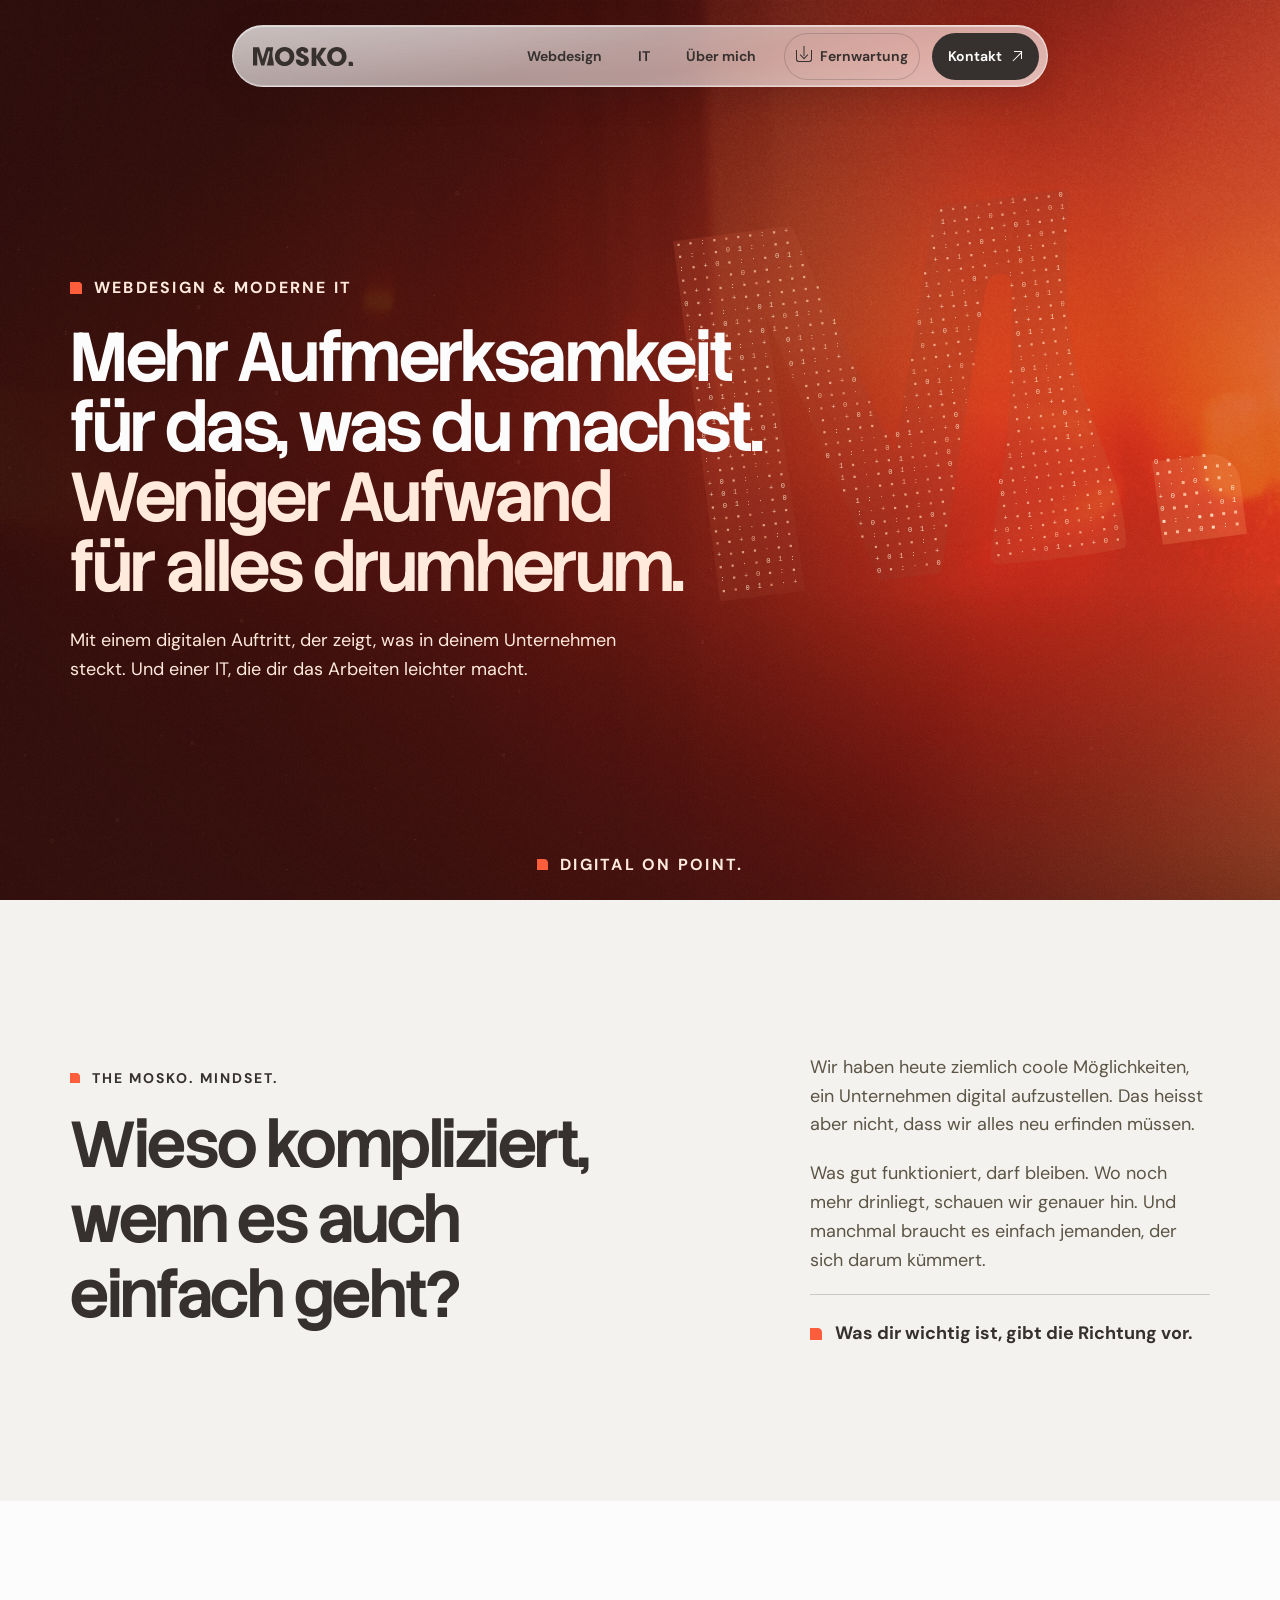
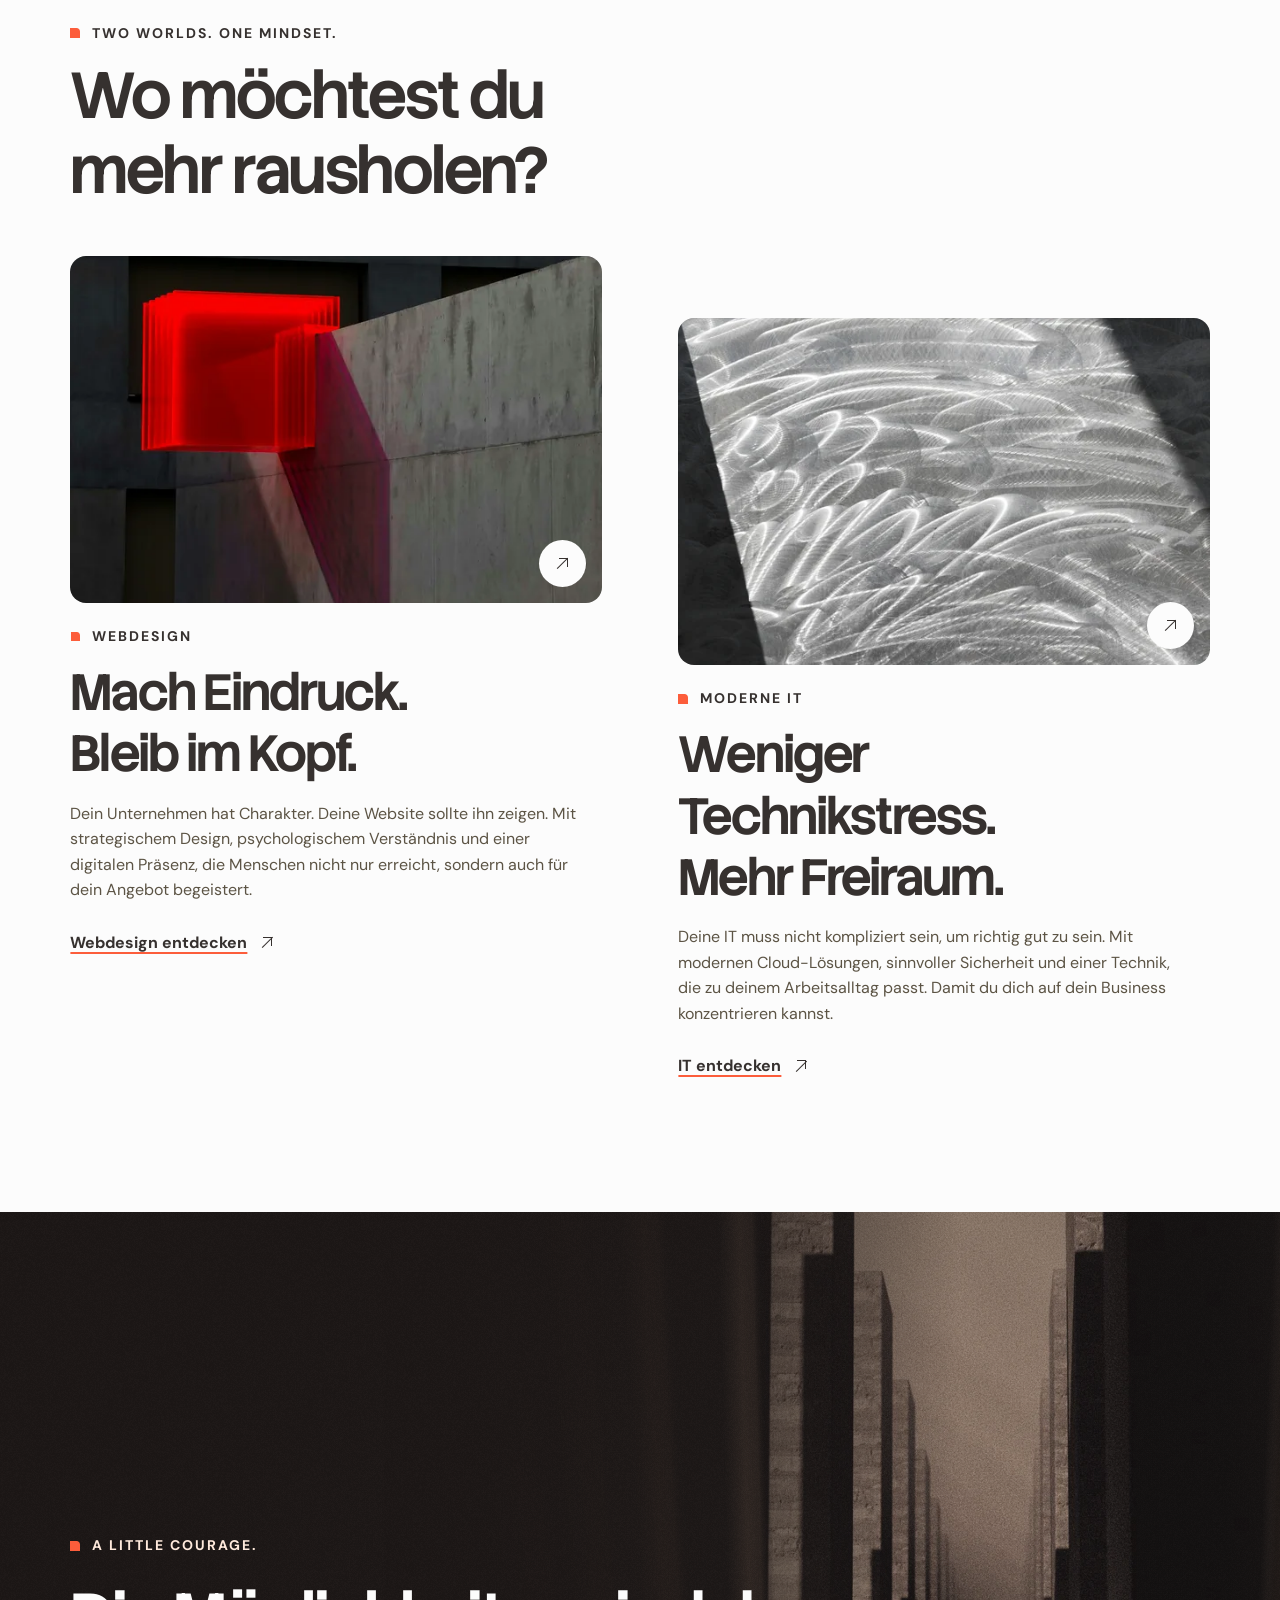
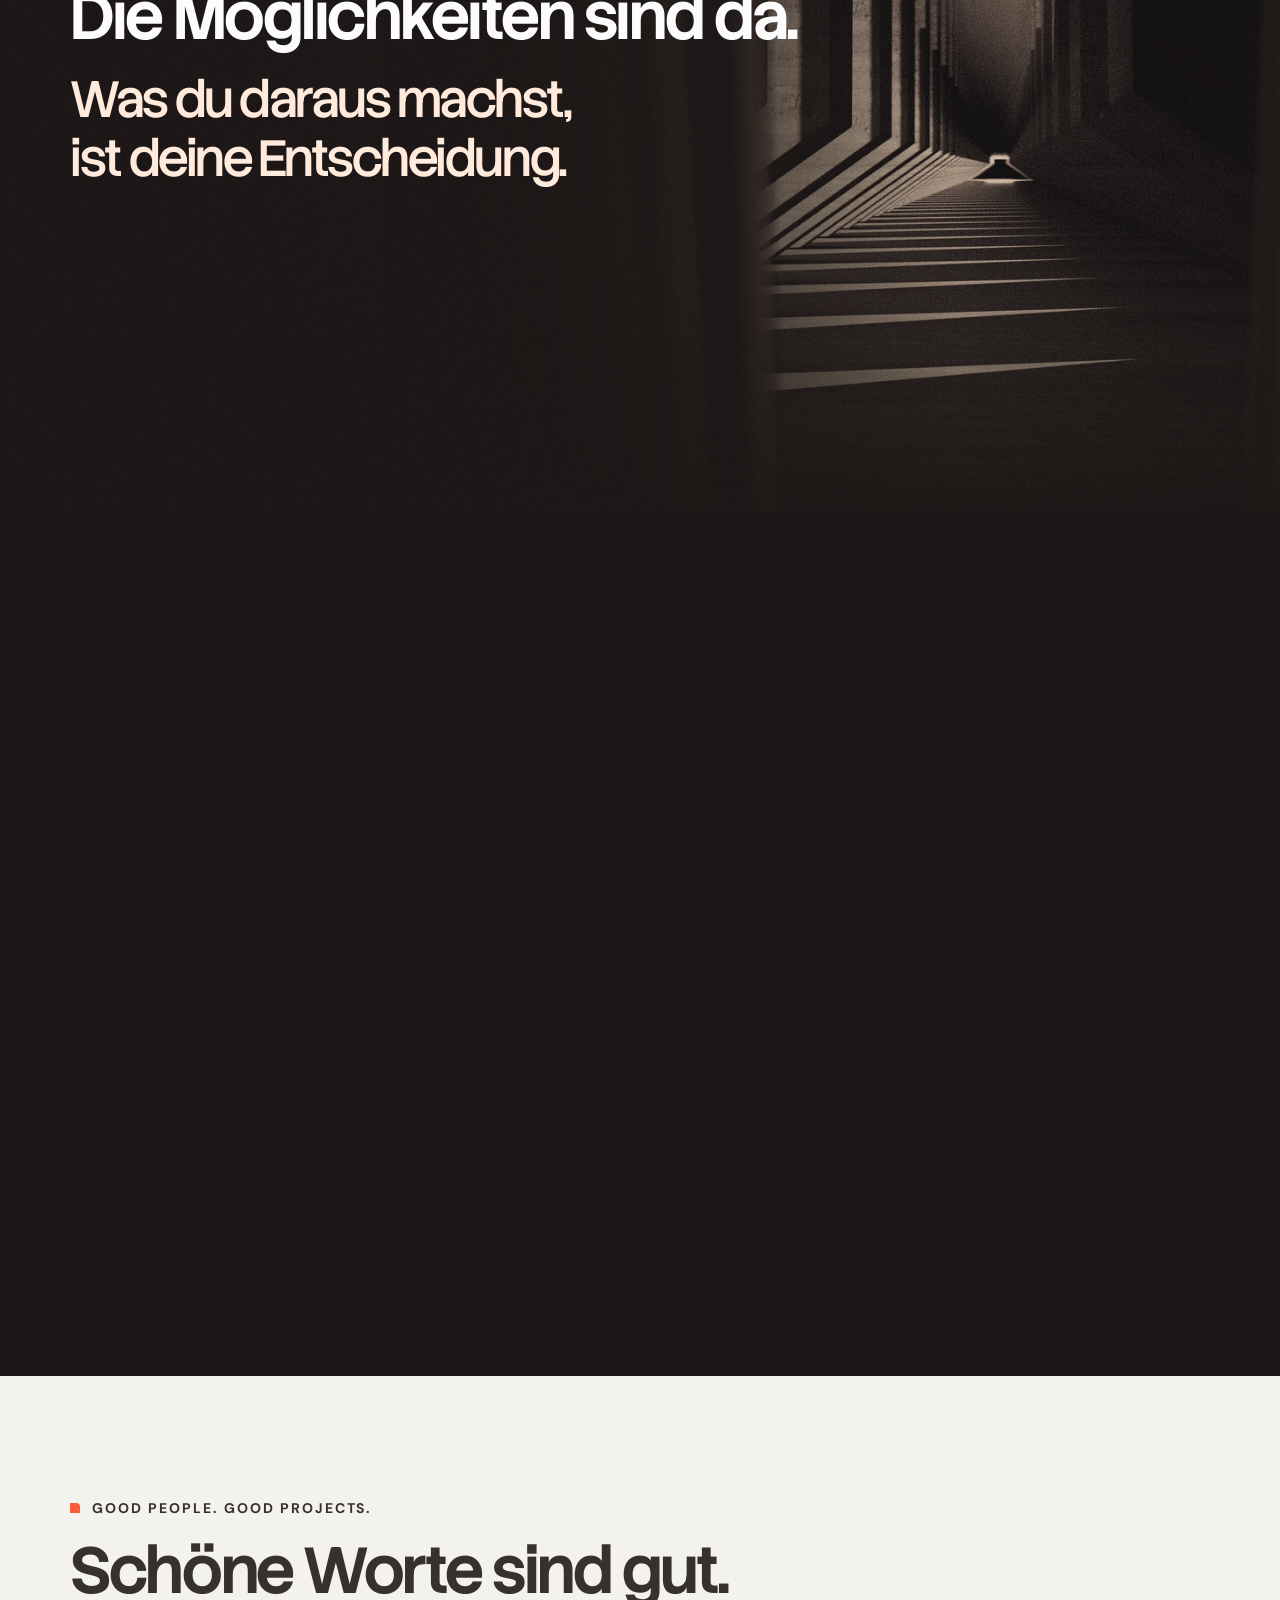
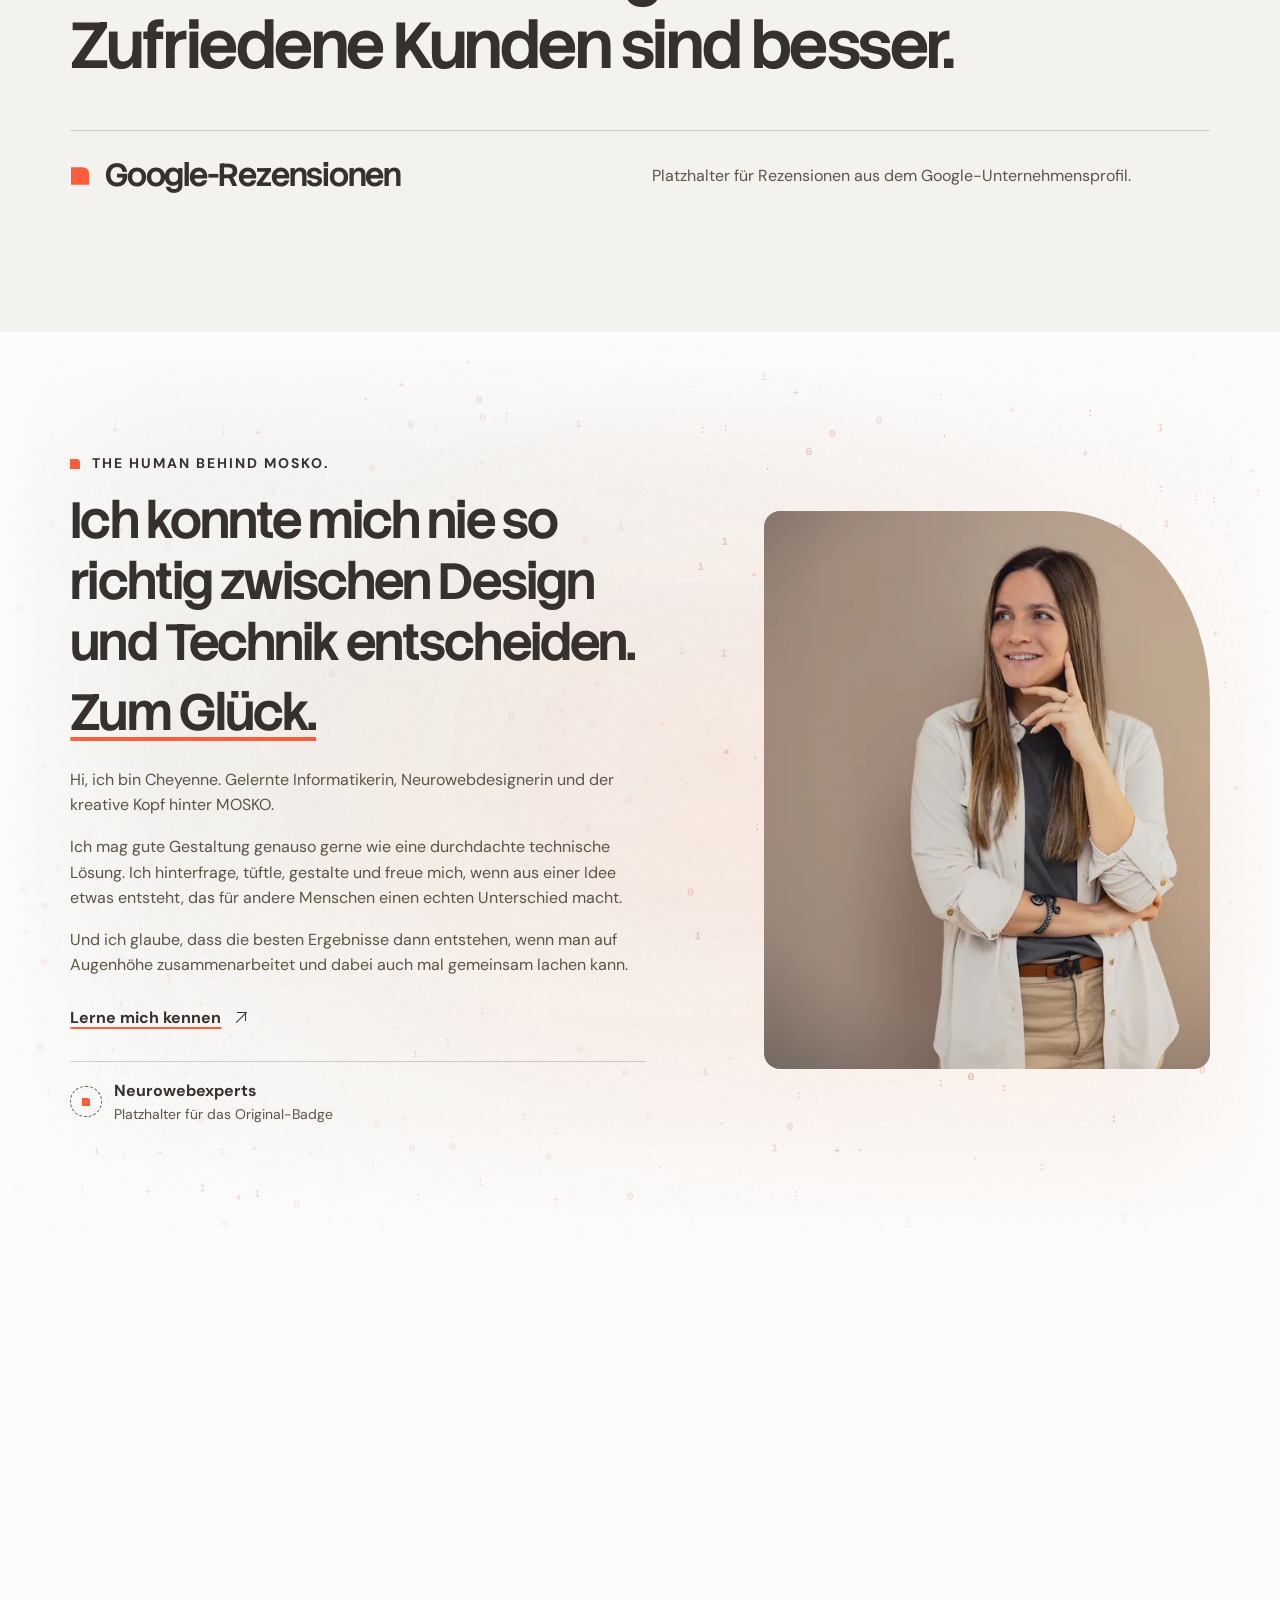
==== commit f2806d88: "Add MOSKO IT editorial" ====
--- a/index.html
+++ b/index.html
@@ -29,7 +29,7 @@
       </a>
       <ul class="nav-links">
         <li><a href="webdesign/" data-wp-path="/webdesign/">Webdesign</a></li>
-        <li><a href="#it-cloud" data-wp-path="/it-cloud/">IT &amp; Cloud</a></li>
+        <li><a href="it/" data-wp-path="/it/">IT</a></li>
         <li><a href="#ueber-mich" data-wp-path="/ueber-mich/">Über mich</a></li>
       </ul>
       <ul class="nav-links nav-actions">
@@ -106,16 +106,15 @@
 
         <!-- Brandbook-Motiv: Tim Johnson, tim-johnson-ndcK6cUal68-unsplash.jpg -->
         <article class="world world-cloud flex-column gap-24" id="it-cloud" aria-labelledby="cloud-title">
-          <a class="world-image world-image-cloud" href="#it-cloud-vorschau" aria-label="IT &amp; Cloud entdecken" data-wp-path="/it-cloud/">
+          <a class="world-image world-image-cloud" href="it/" aria-label="IT entdecken" data-wp-path="/it/">
             <img src="assets/img/it-cloud-1080.webp" srcset="assets/img/it-cloud-600.webp 600w, assets/img/it-cloud-1080.webp 1080w" sizes="(max-width: 47.99rem) 90vw, 44vw" width="1080" height="720" loading="lazy" decoding="async" alt="">
             <span class="world-arrow" aria-hidden="true"><span class="arrow arrow-ne"></span></span>
           </a>
           <div class="world-copy flex-column gap-16">
-            <p class="sub-title subtitle-on-light">IT &amp; Cloud</p>
+            <p class="sub-title subtitle-on-light">Moderne IT</p>
             <h3 class="title-3 heading-on-light" id="cloud-title">Weniger Technikstress.<br> Mehr Freiraum.</h3>
             <p class="body-m body-on-light">Deine IT muss nicht kompliziert sein, um richtig gut zu sein. Mit modernen Cloud-Lösungen, sinnvoller Sicherheit und einer Technik, die zu deinem Arbeitsalltag passt. Damit du dich auf dein Business konzentrieren kannst.</p>
-            <a class="text-link link-on-light" href="#it-cloud-vorschau" data-wp-path="/it-cloud/">IT &amp; Cloud entdecken <span class="arrow arrow-ne" aria-hidden="true"></span></a>
-            <p class="preview-note body-s" id="it-cloud-vorschau" tabindex="-1">Die Seite für IT &amp; Cloud folgt. <a href="#it-cloud">Zurück zur Übersicht</a></p>
+            <a class="text-link link-on-light" href="it/" data-wp-path="/it/">IT entdecken <span class="arrow arrow-ne" aria-hidden="true"></span></a>
           </div>
         </article>
       </div>
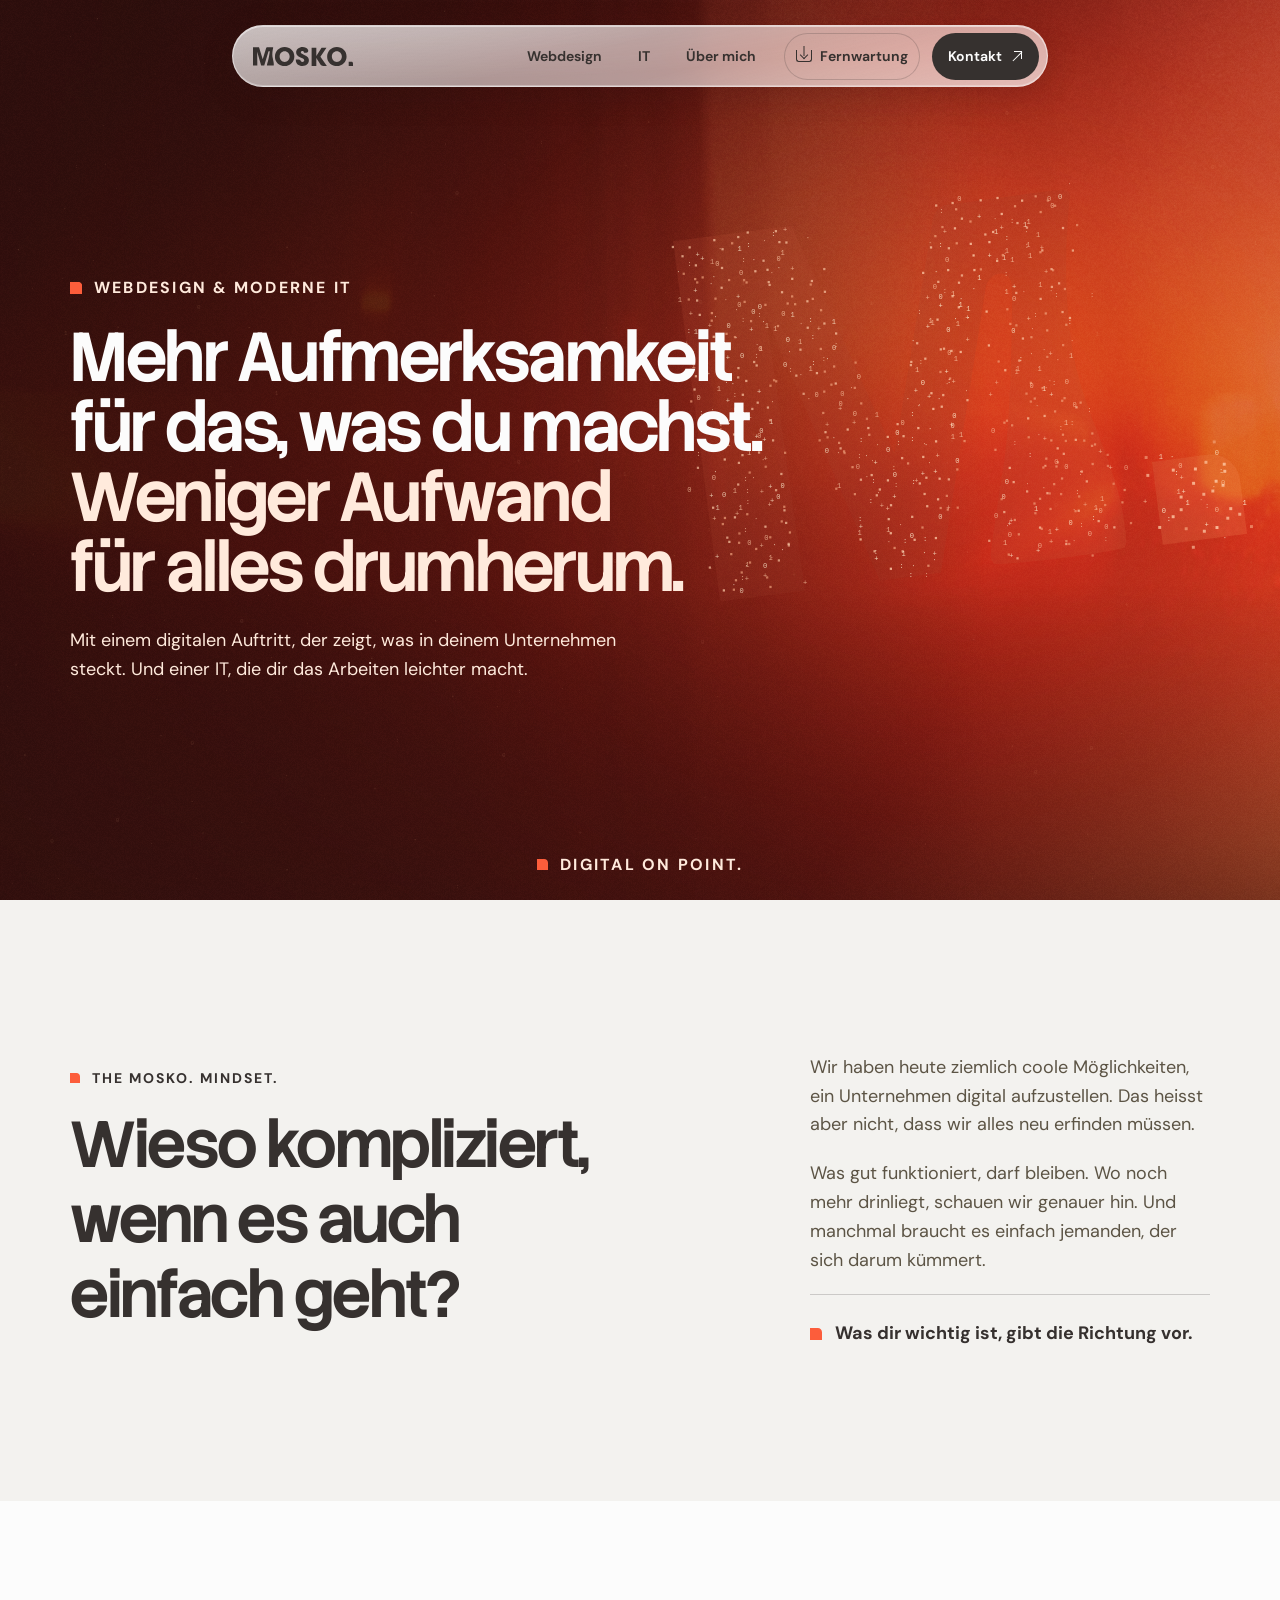
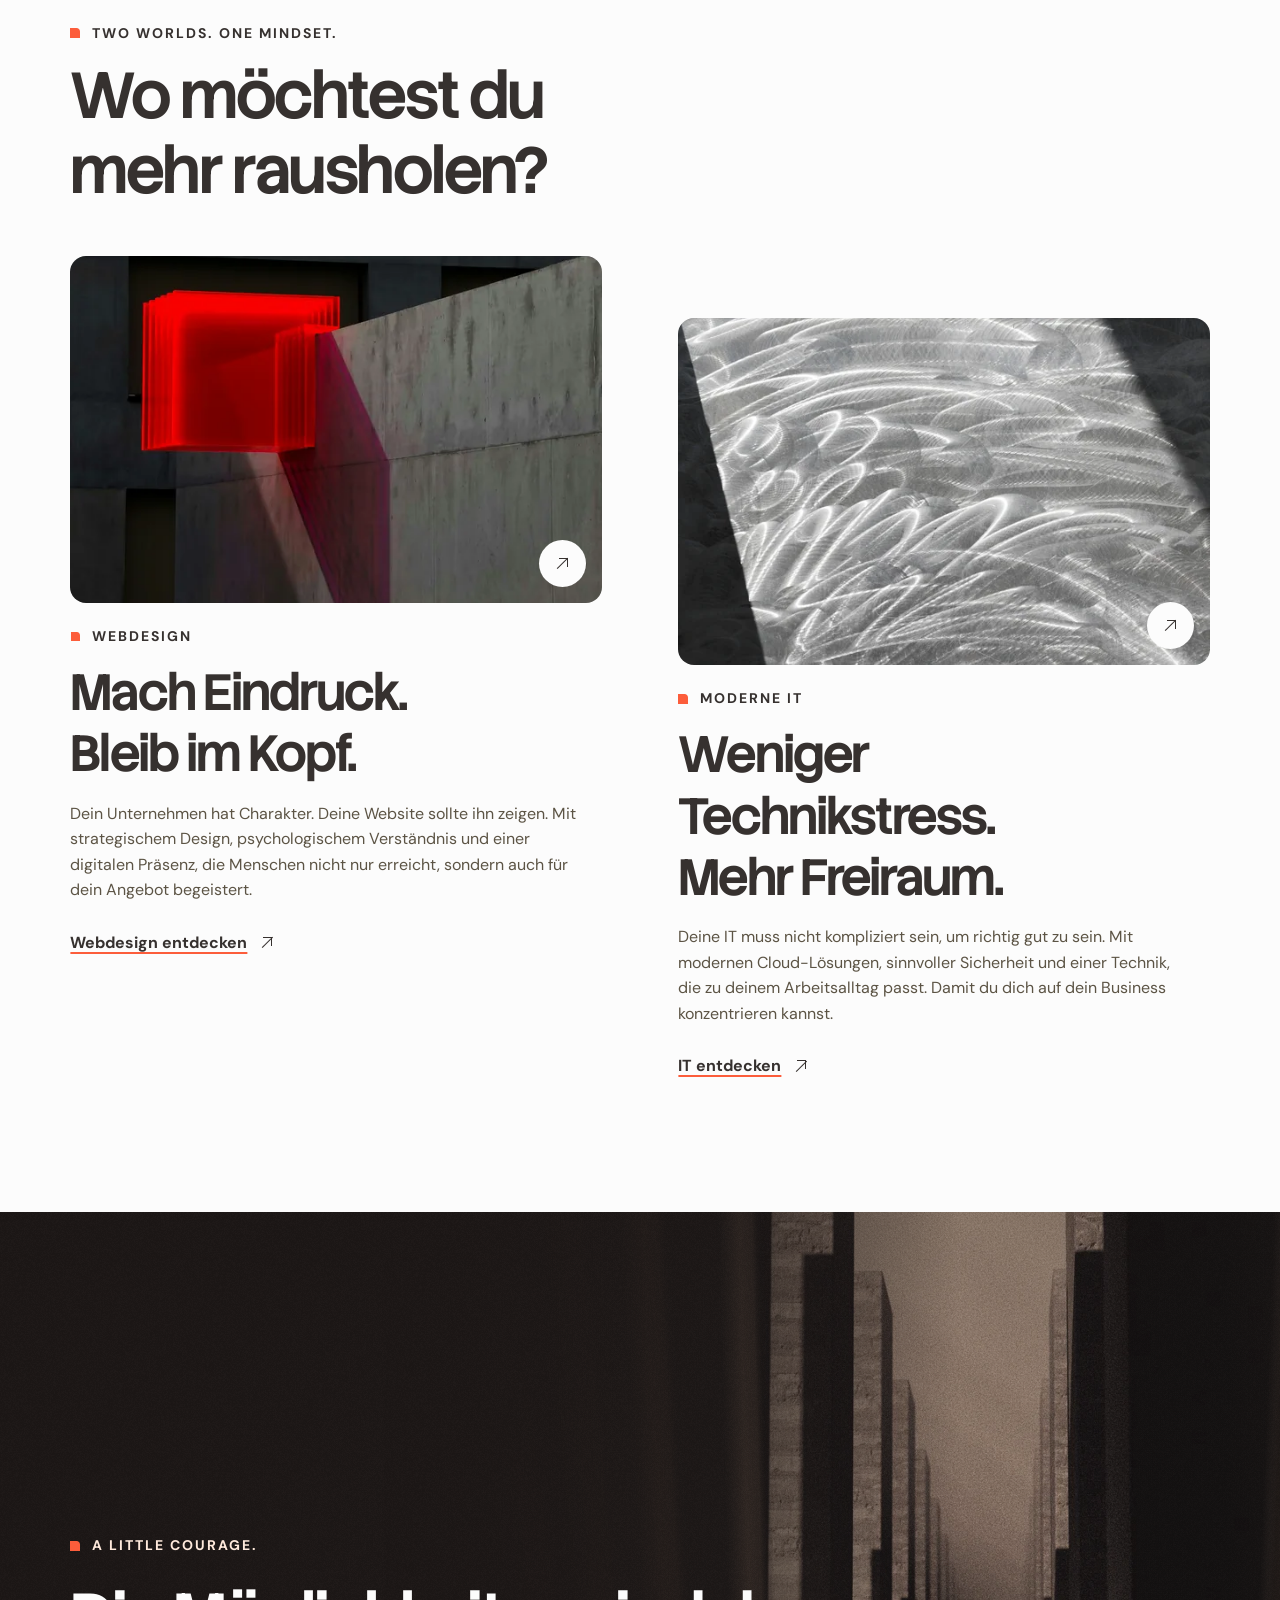
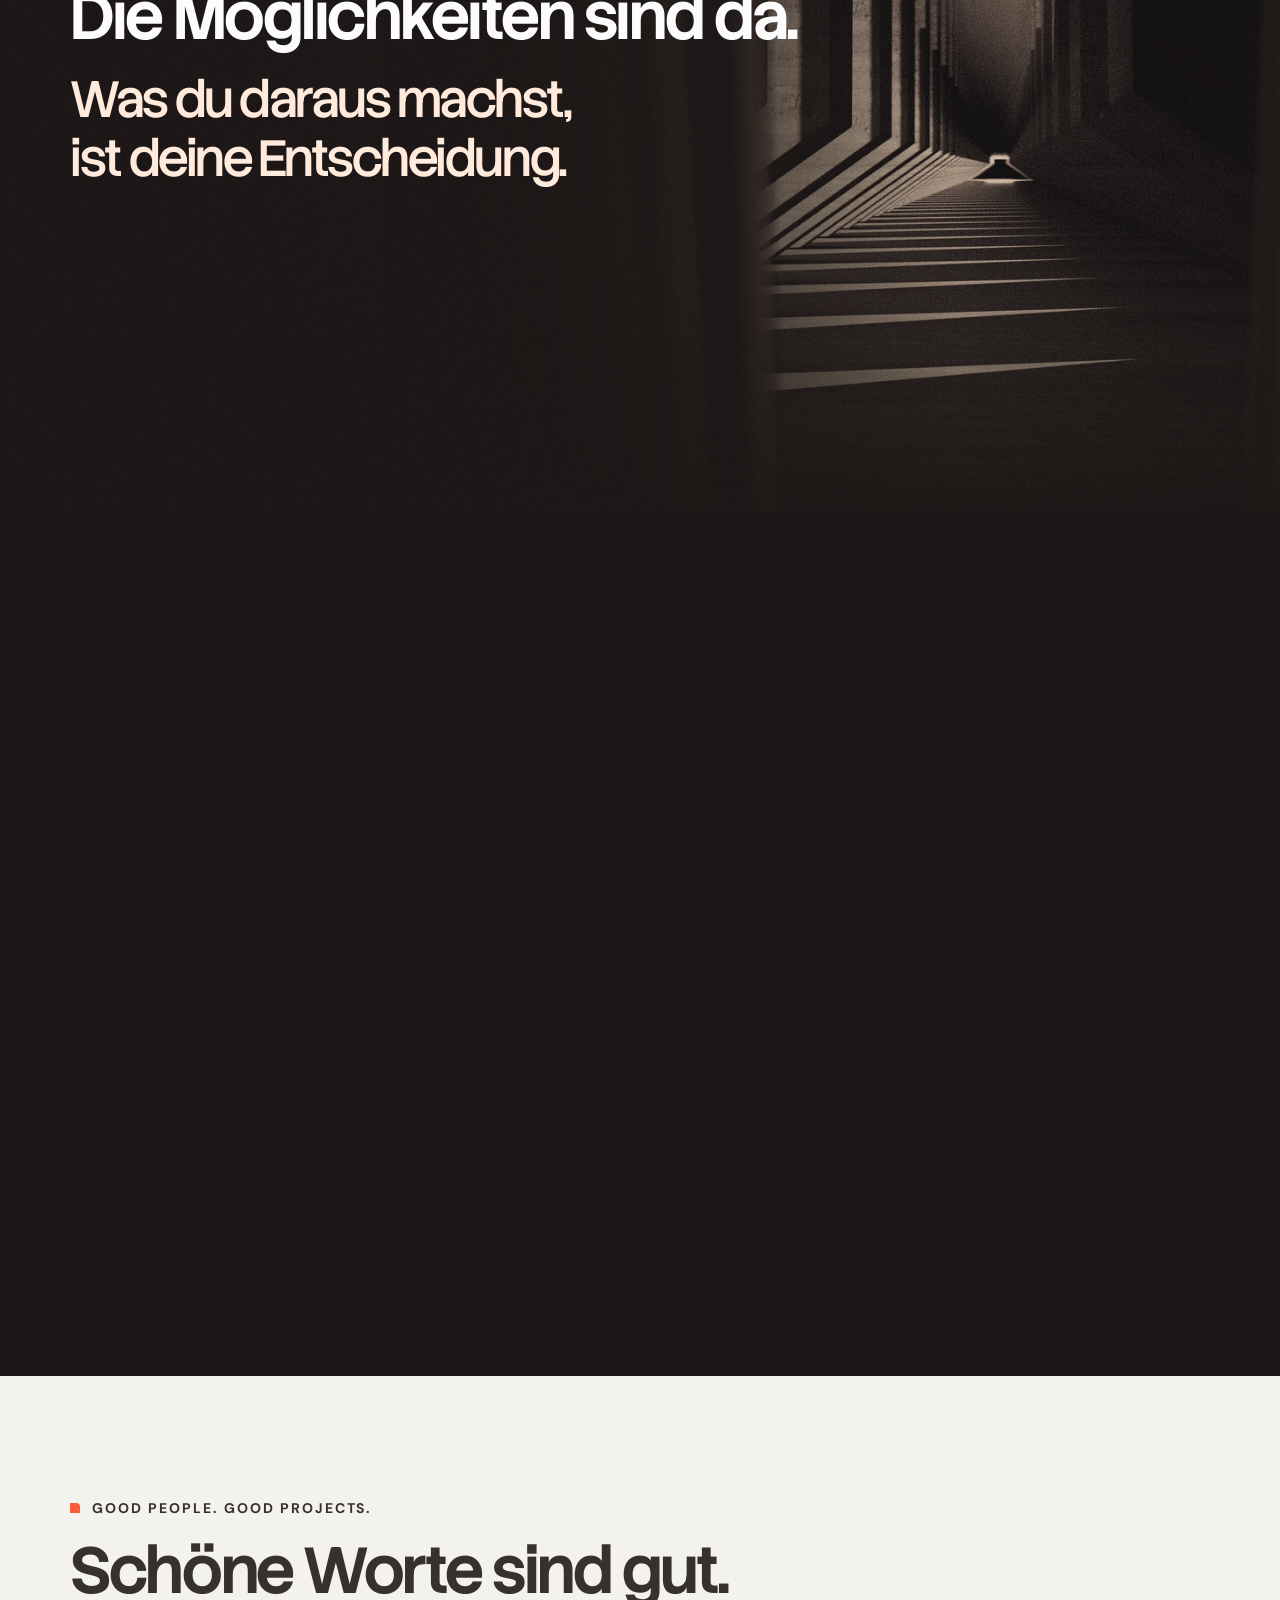
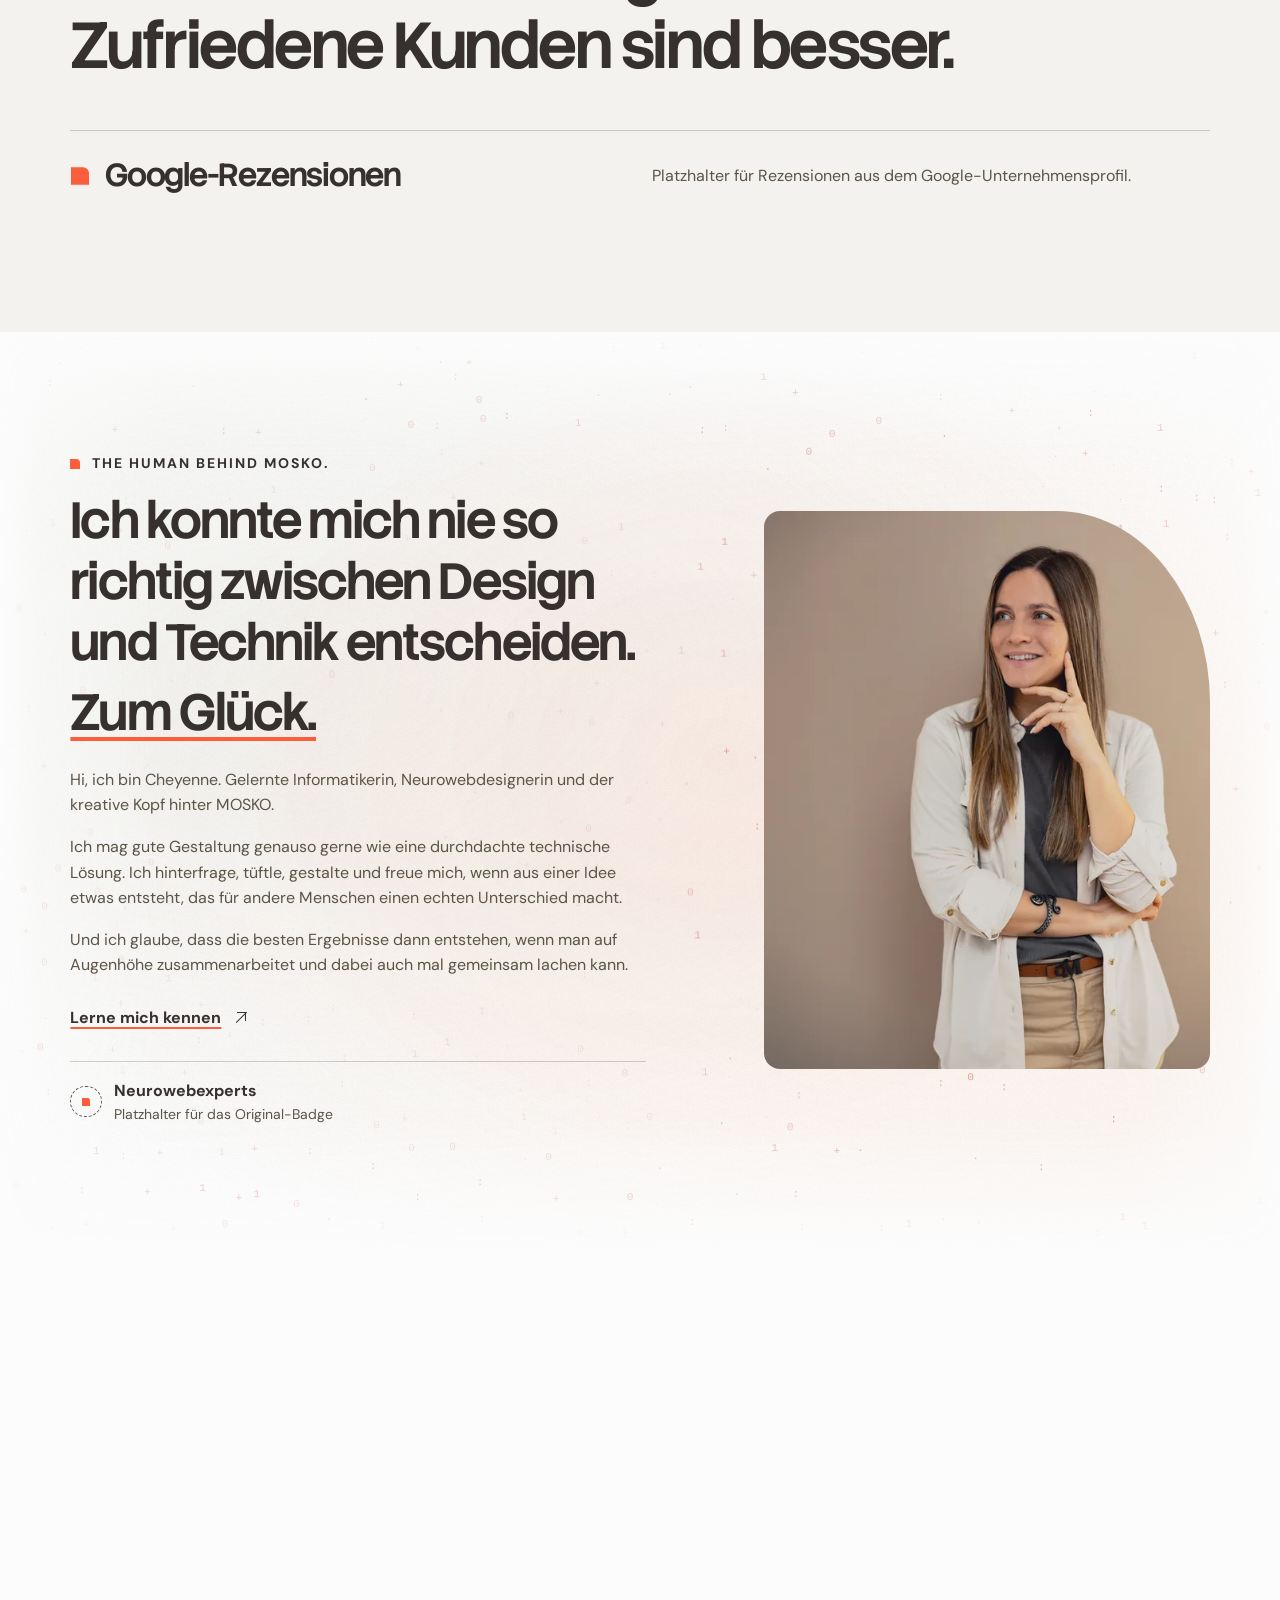
==== commit a30cb40c: "Build the MOSKO IT toolbox" ====
--- a/index.html
+++ b/index.html
@@ -34,8 +34,7 @@
       </ul>
       <ul class="nav-links nav-actions">
         <li class="nav-download-item">
-          <!-- Lokaler Prototyp. Vor dem öffentlichen Deployment Freigabe und Modulkonfiguration prüfen. -->
-          <a class="nav-download" href="assets/downloads/Mosggo-QS.exe" download aria-label="Fernwartung herunterladen (TeamViewer für Windows)">
+          <a class="nav-download" href="it/#fernwartung" aria-label="Fernwartung" data-wp-path="/it/#fernwartung">
             <span class="download-icon" aria-hidden="true"></span><span>Fernwartung</span>
           </a>
         </li>
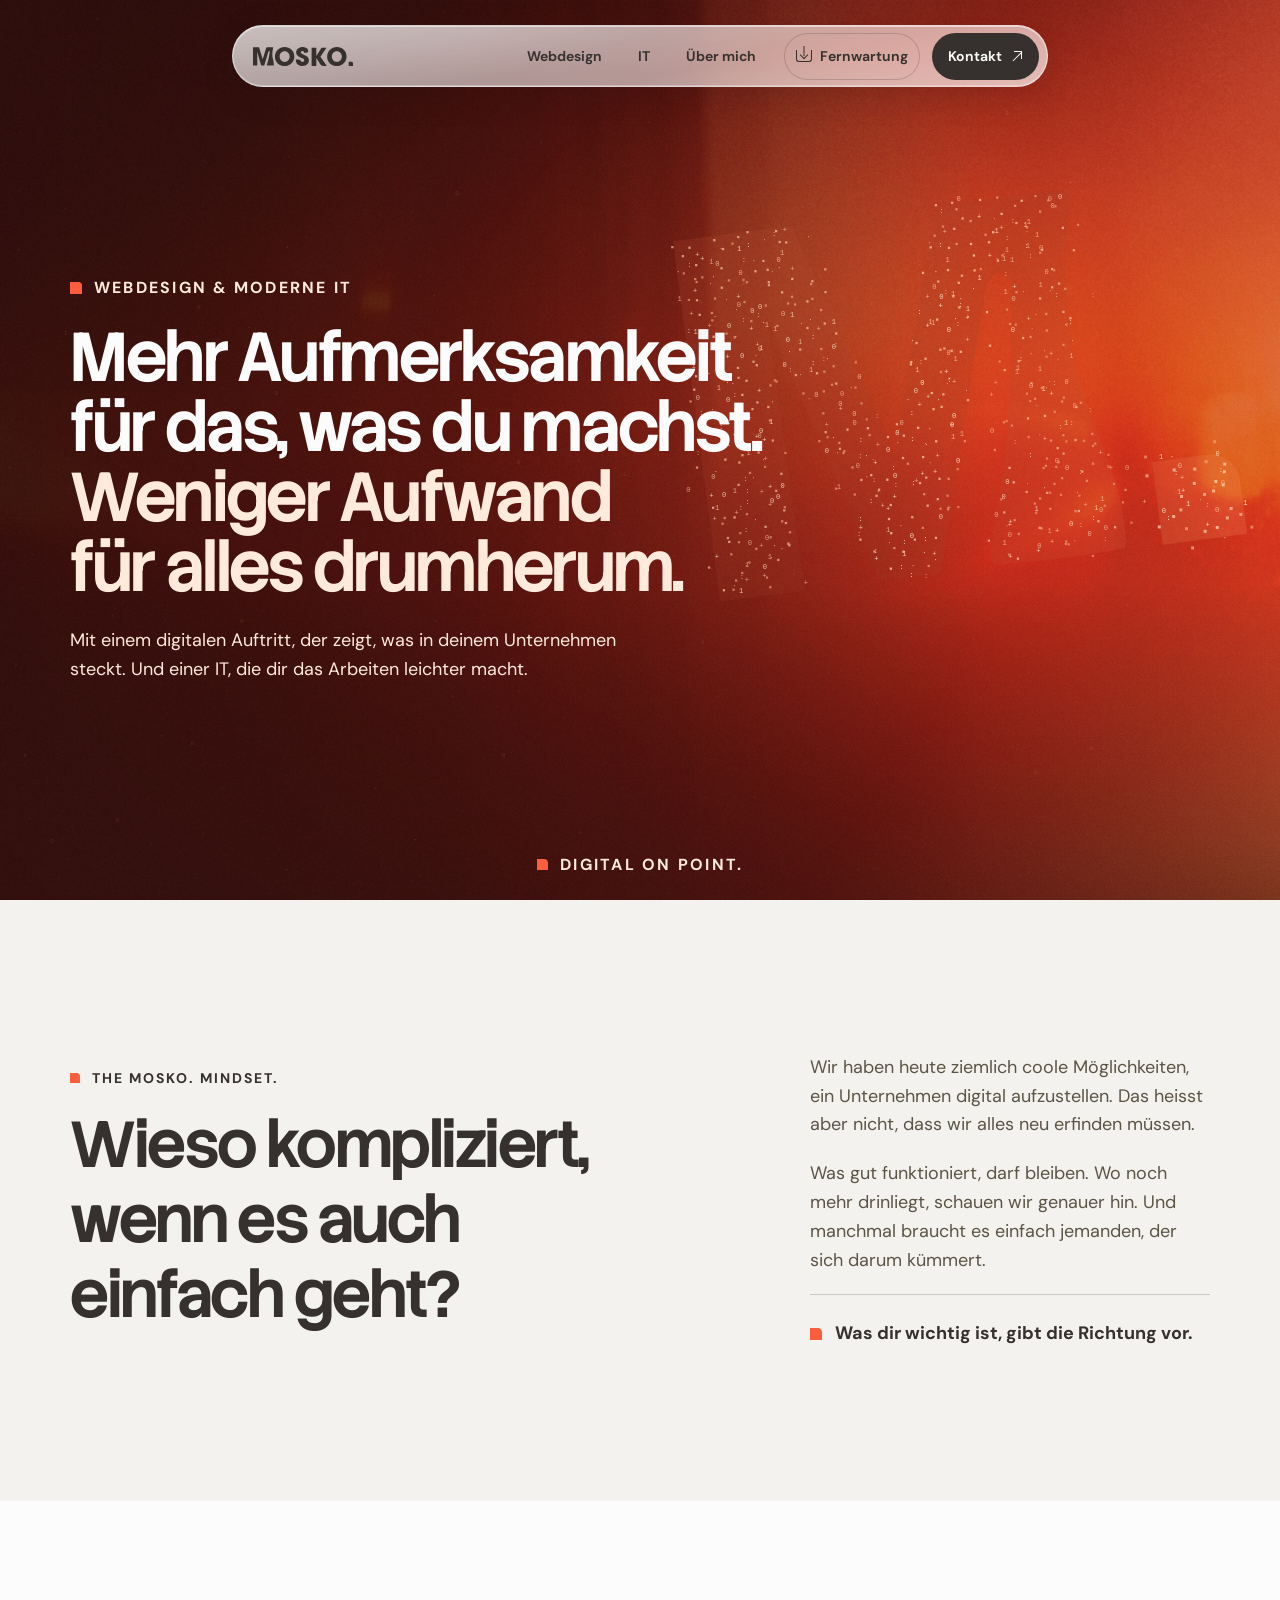
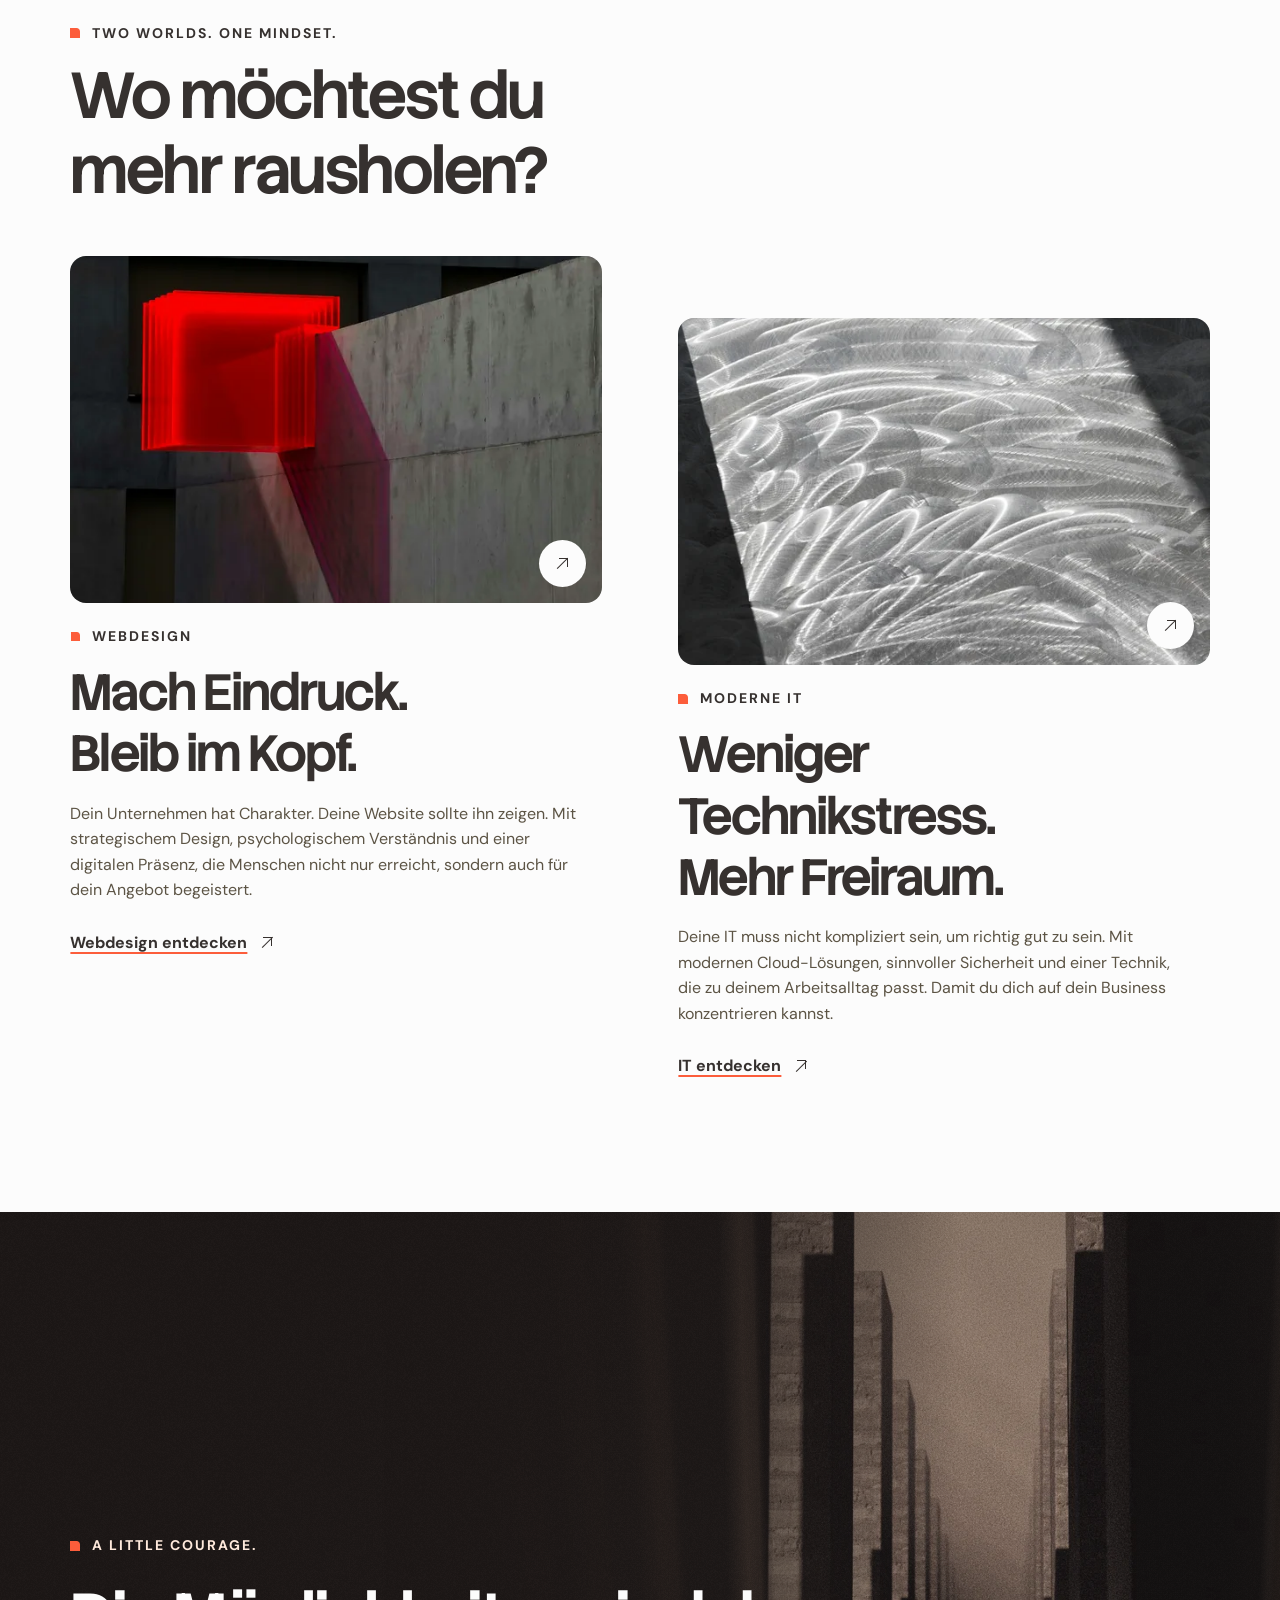
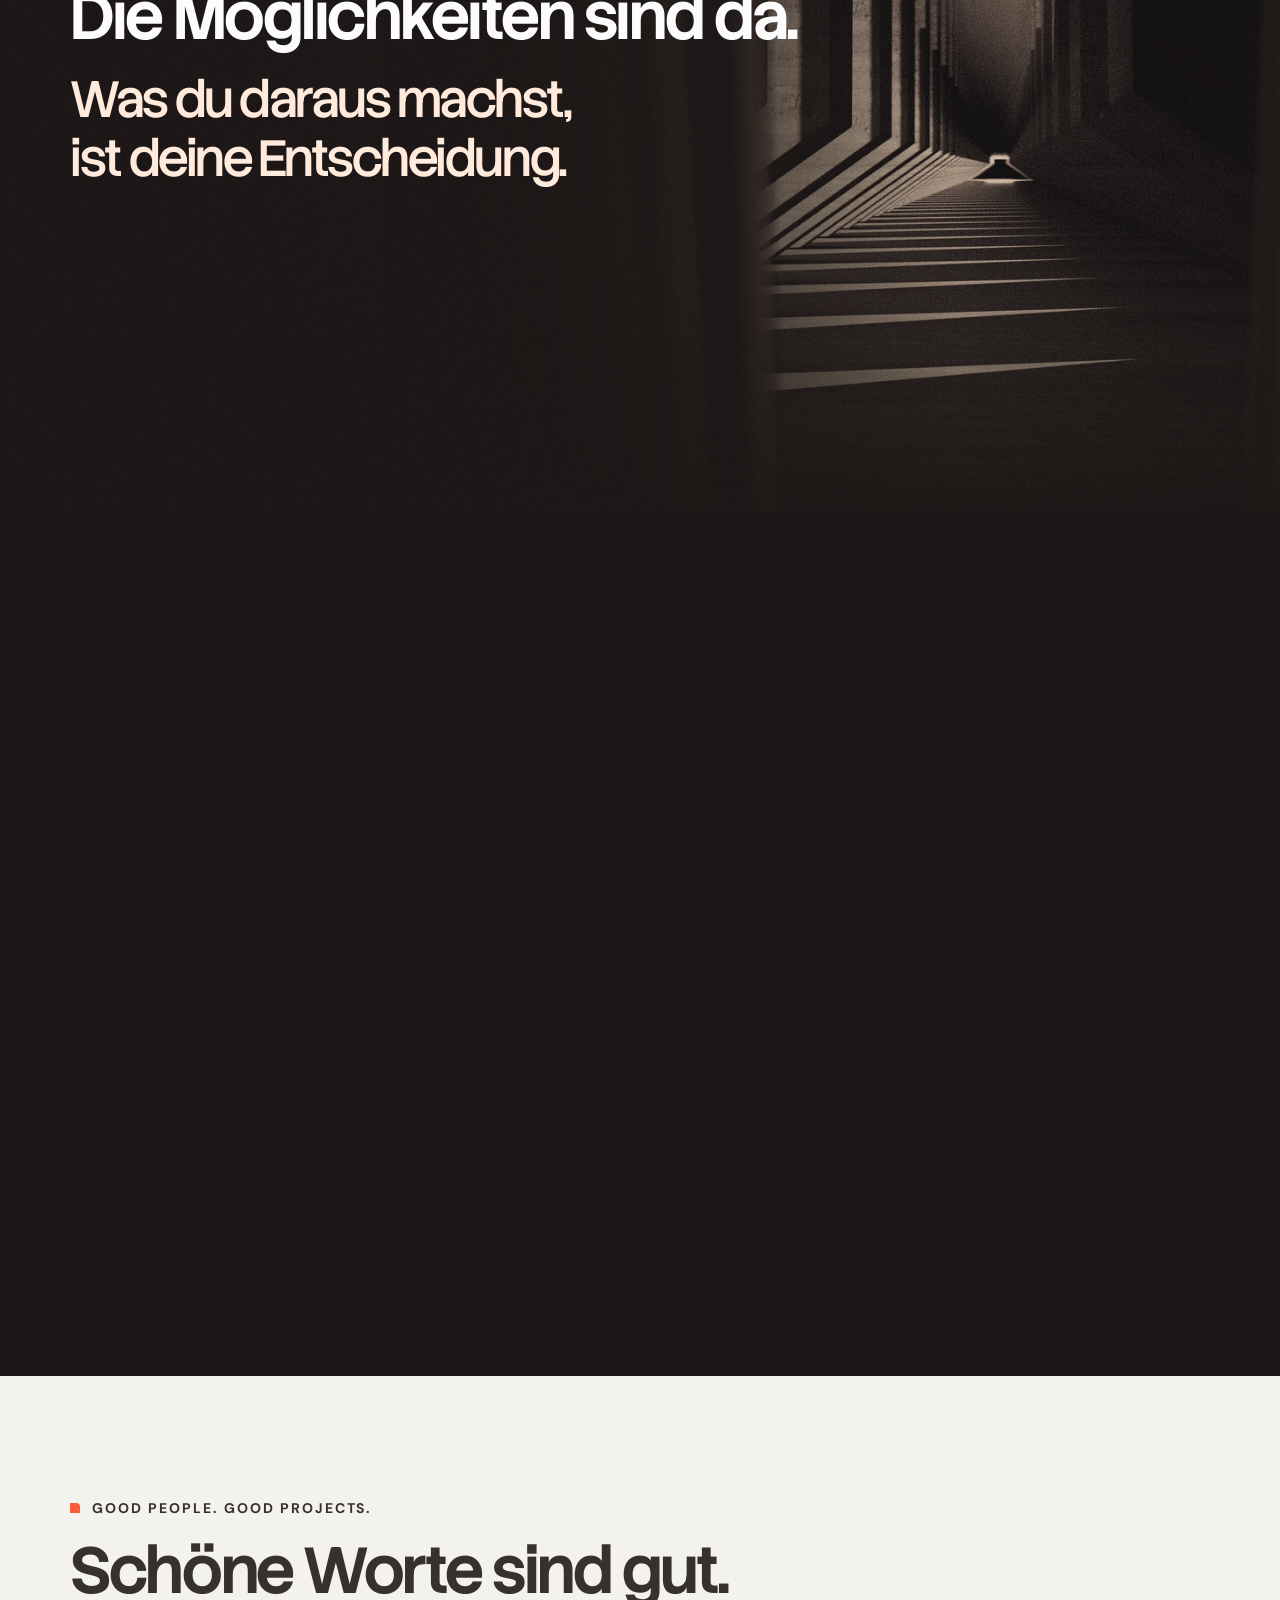
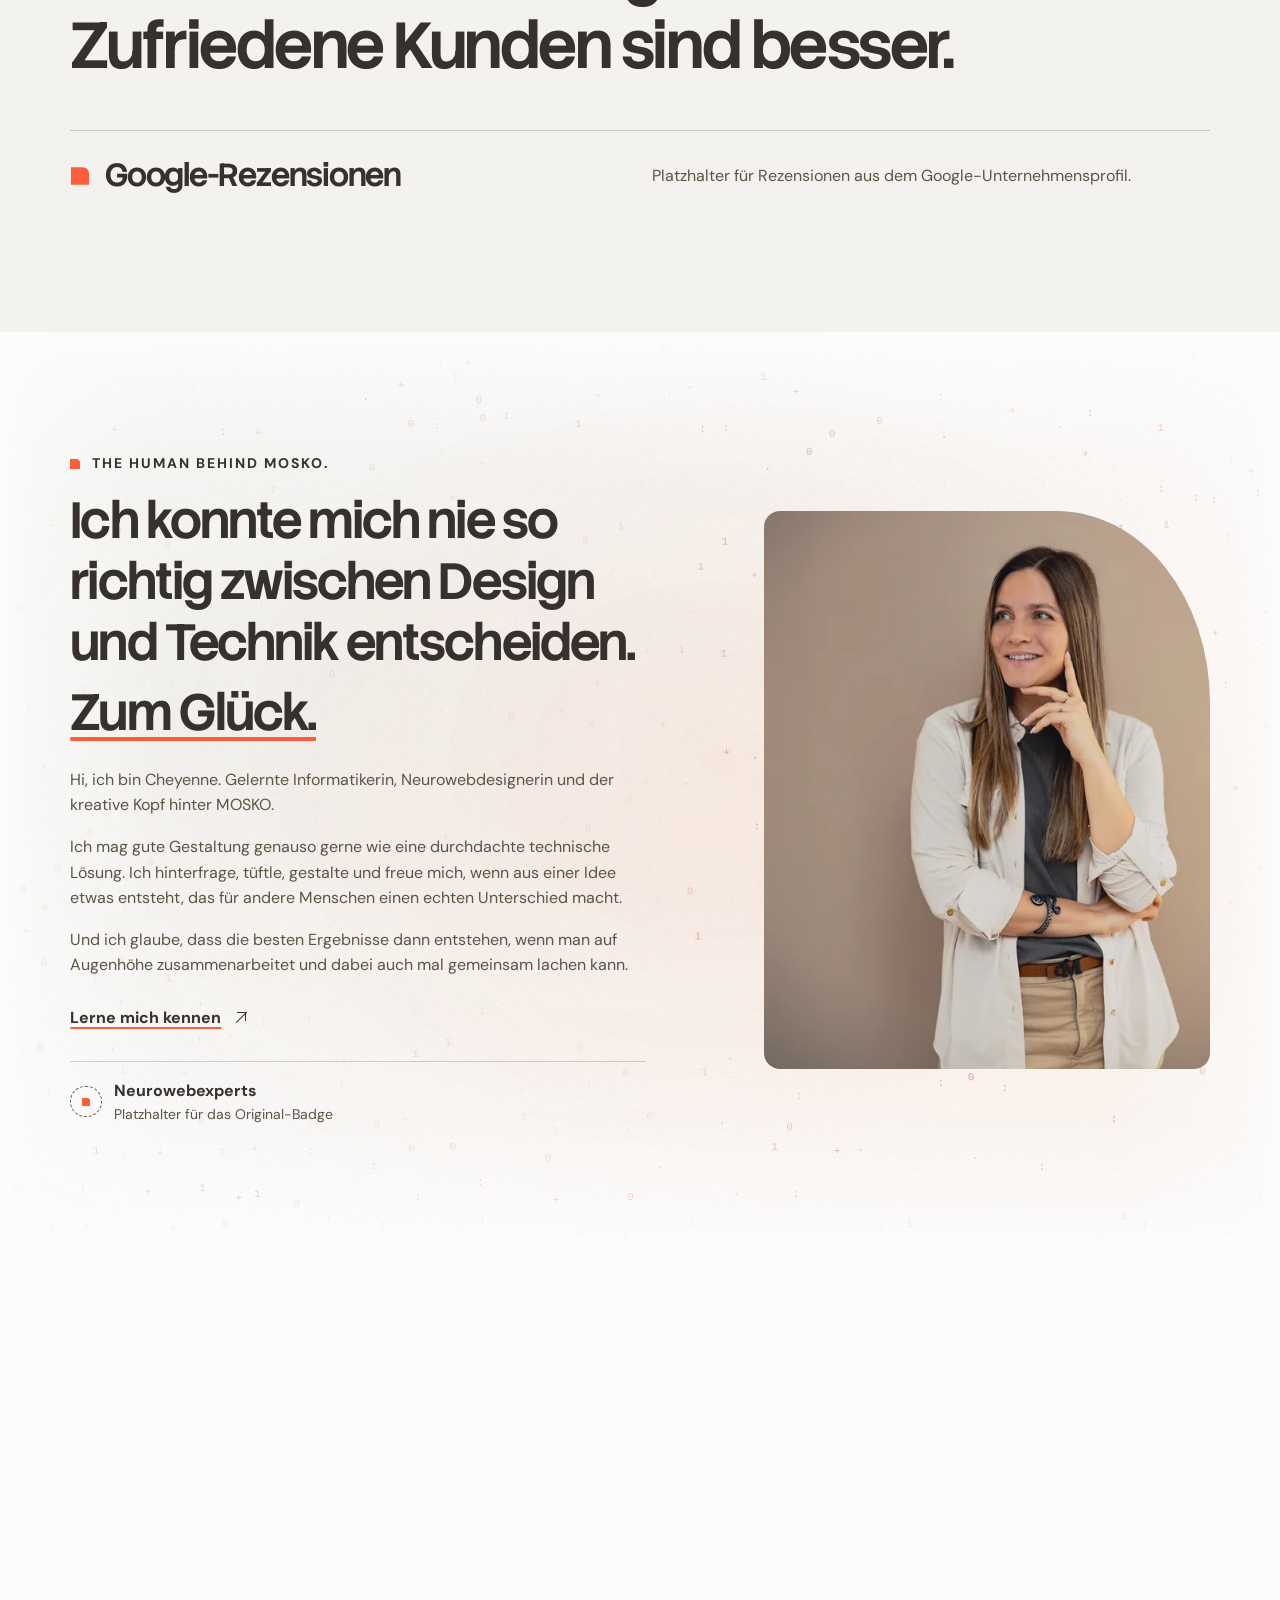
==== commit 86f8e22c: "Improve the mobile IT challenge, tablet password tools and curtain" ====
--- a/index.html
+++ b/index.html
@@ -10,9 +10,9 @@
   <link rel="icon" href="assets/img/mosko-signet.svg" type="image/svg+xml">
   <link rel="preload" href="assets/fonts/stack-sans-headline.ttf" as="font" type="font/ttf" crossorigin>
   <link rel="preload" href="assets/fonts/dm-sans.ttf" as="font" type="font/ttf" crossorigin>
-  <link rel="stylesheet" href="styles.css">
+  <link rel="stylesheet" href="styles.css?v=mobile-curtain">
   <script src="scenes.js" defer></script>
-  <script src="motion.js" defer></script>
+  <script src="motion.js?v=mobile-curtain" defer></script>
   <script src="language.js" defer></script>
 </head>
 <body id="start">
--- a/styles.css
+++ b/styles.css
@@ -854,15 +854,19 @@
   .motion-ready .signature { min-block-size: calc(100svh + var(--signature-track)); }
   .motion-ready .signature-stage { position: sticky; inset-block-start: 0; }
 }
-@media (min-width: 48rem) and (min-height: 41rem) and (prefers-reduced-motion: no-preference) {
+@media (prefers-reduced-motion: no-preference) {
   .curtain-ready .footer-anchor { margin-block-start: calc(-1 * var(--curtain-overlap)); }
-  .curtain-ready .curtain { position: sticky; inset-block-end: 0; min-block-size: 45svh; }
   .curtain-ready .curtain {
+    position: sticky;
+    inset-block-end: 0;
     clip-path: inset(var(--curtain-clip, 100%) 0 0);
   }
   .curtain-ready:has(.curtain .preview-note:target) .footer-anchor { margin-block-start: 0; }
   .curtain-ready .curtain:has(.preview-note:target) { position: relative; clip-path: none; }
 }
+@media (min-width: 48rem) and (min-height: 41rem) and (prefers-reduced-motion: no-preference) {
+  .curtain-ready .curtain { min-block-size: 45svh; }
+}
 @media (prefers-reduced-motion: reduce) {
   html { scroll-behavior: auto; }
   *, *::before, *::after { transition: none !important; }
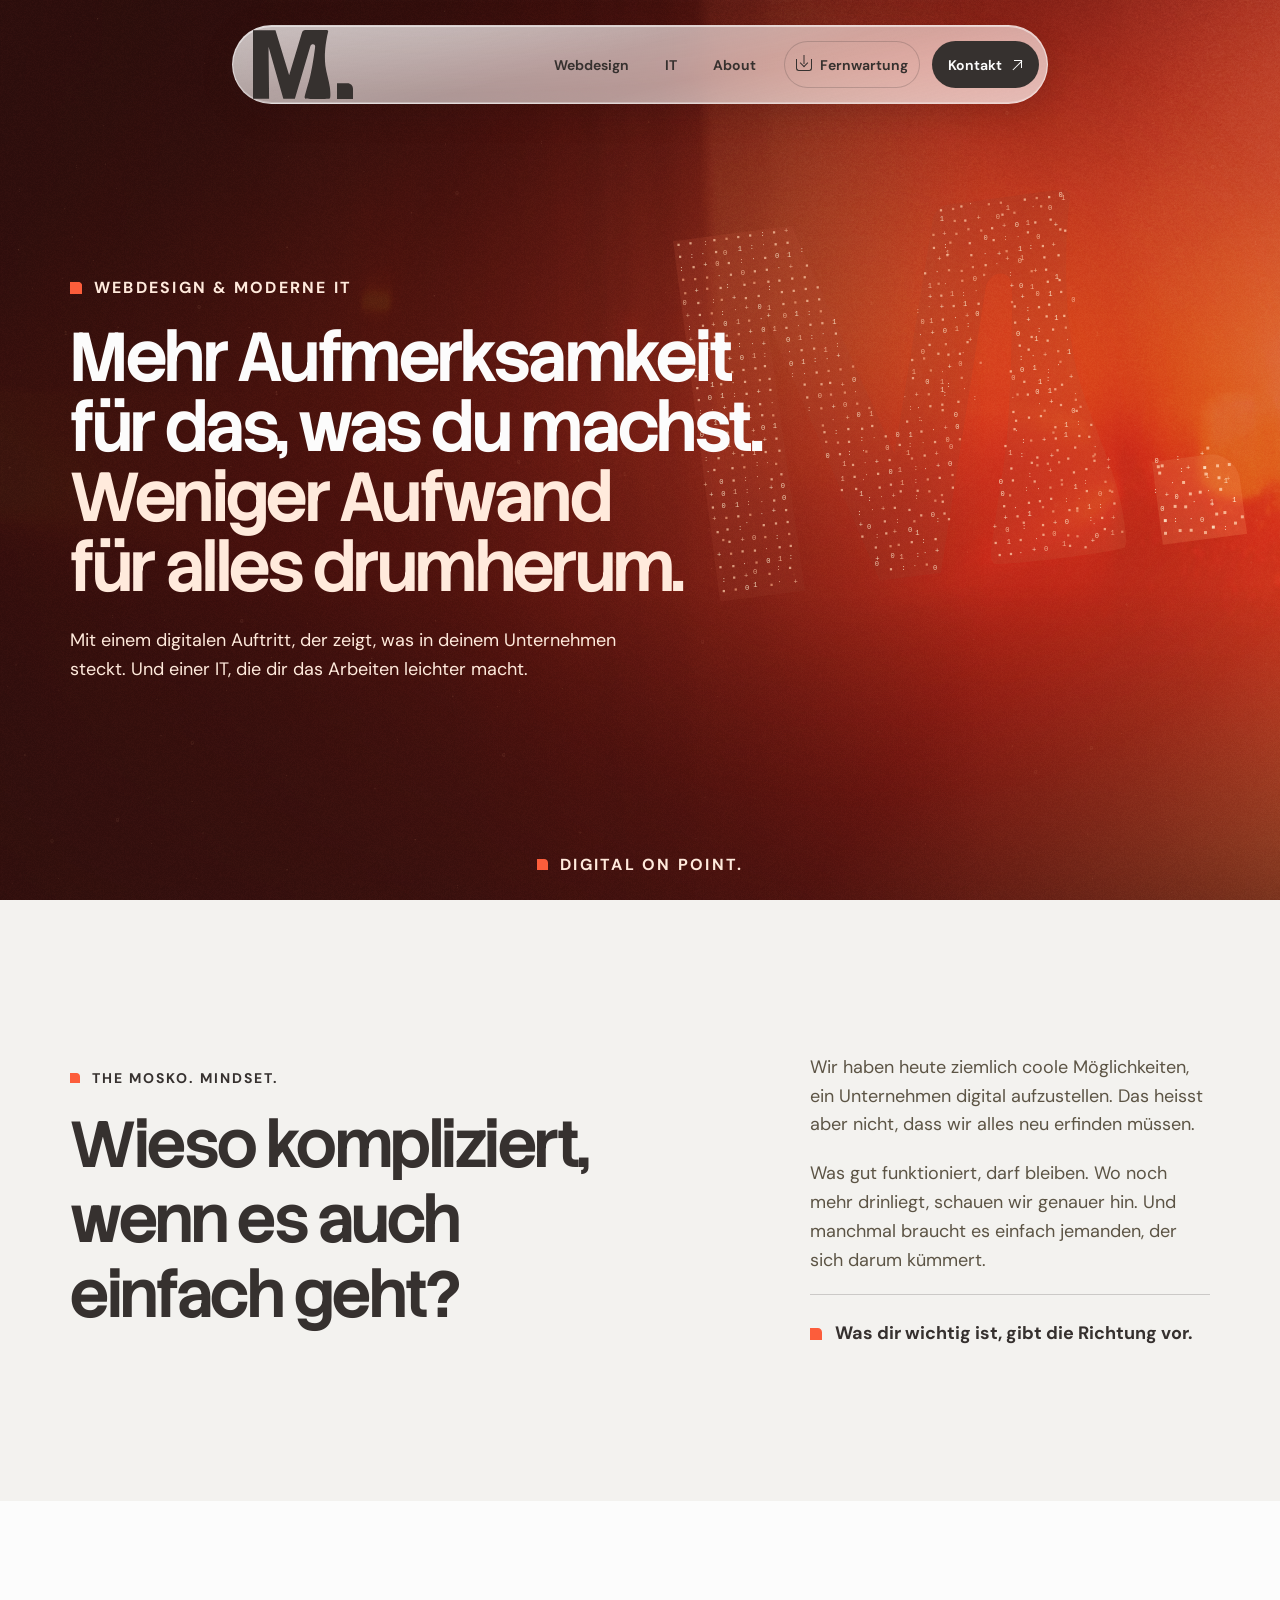
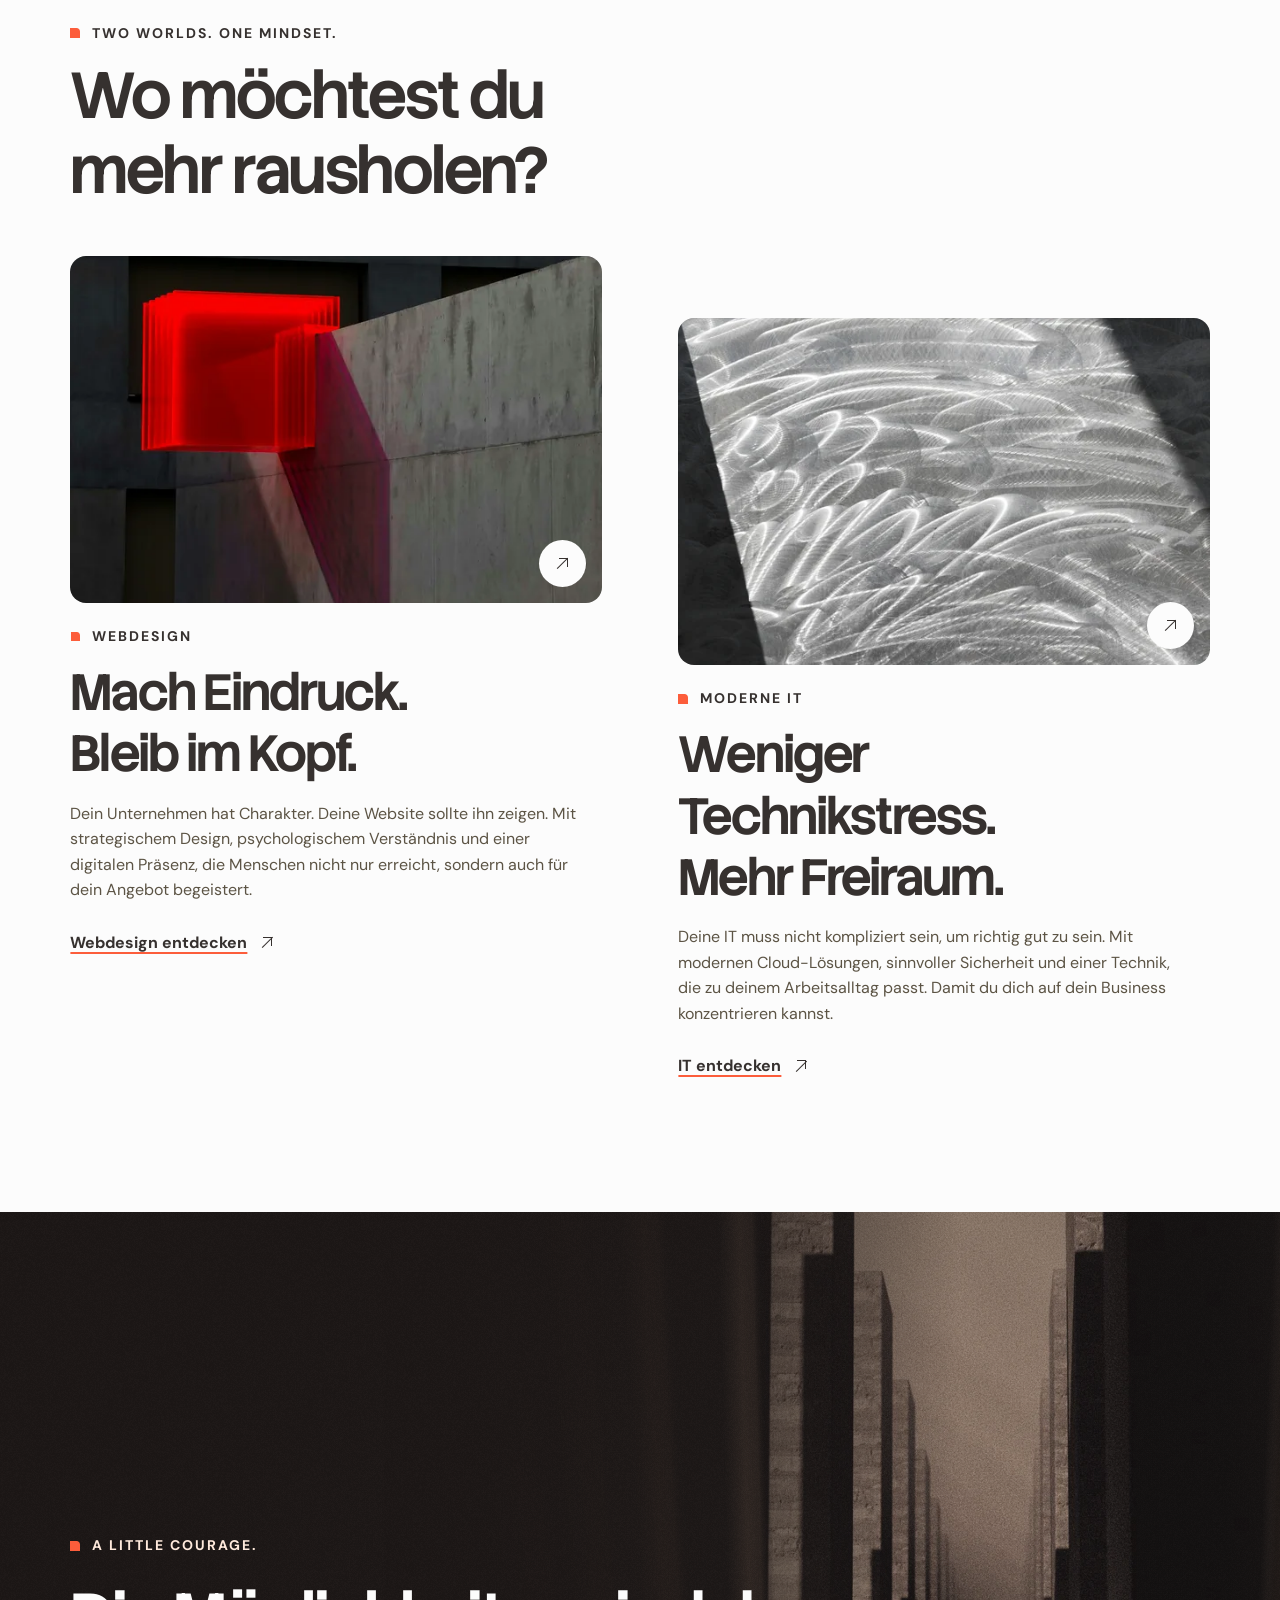
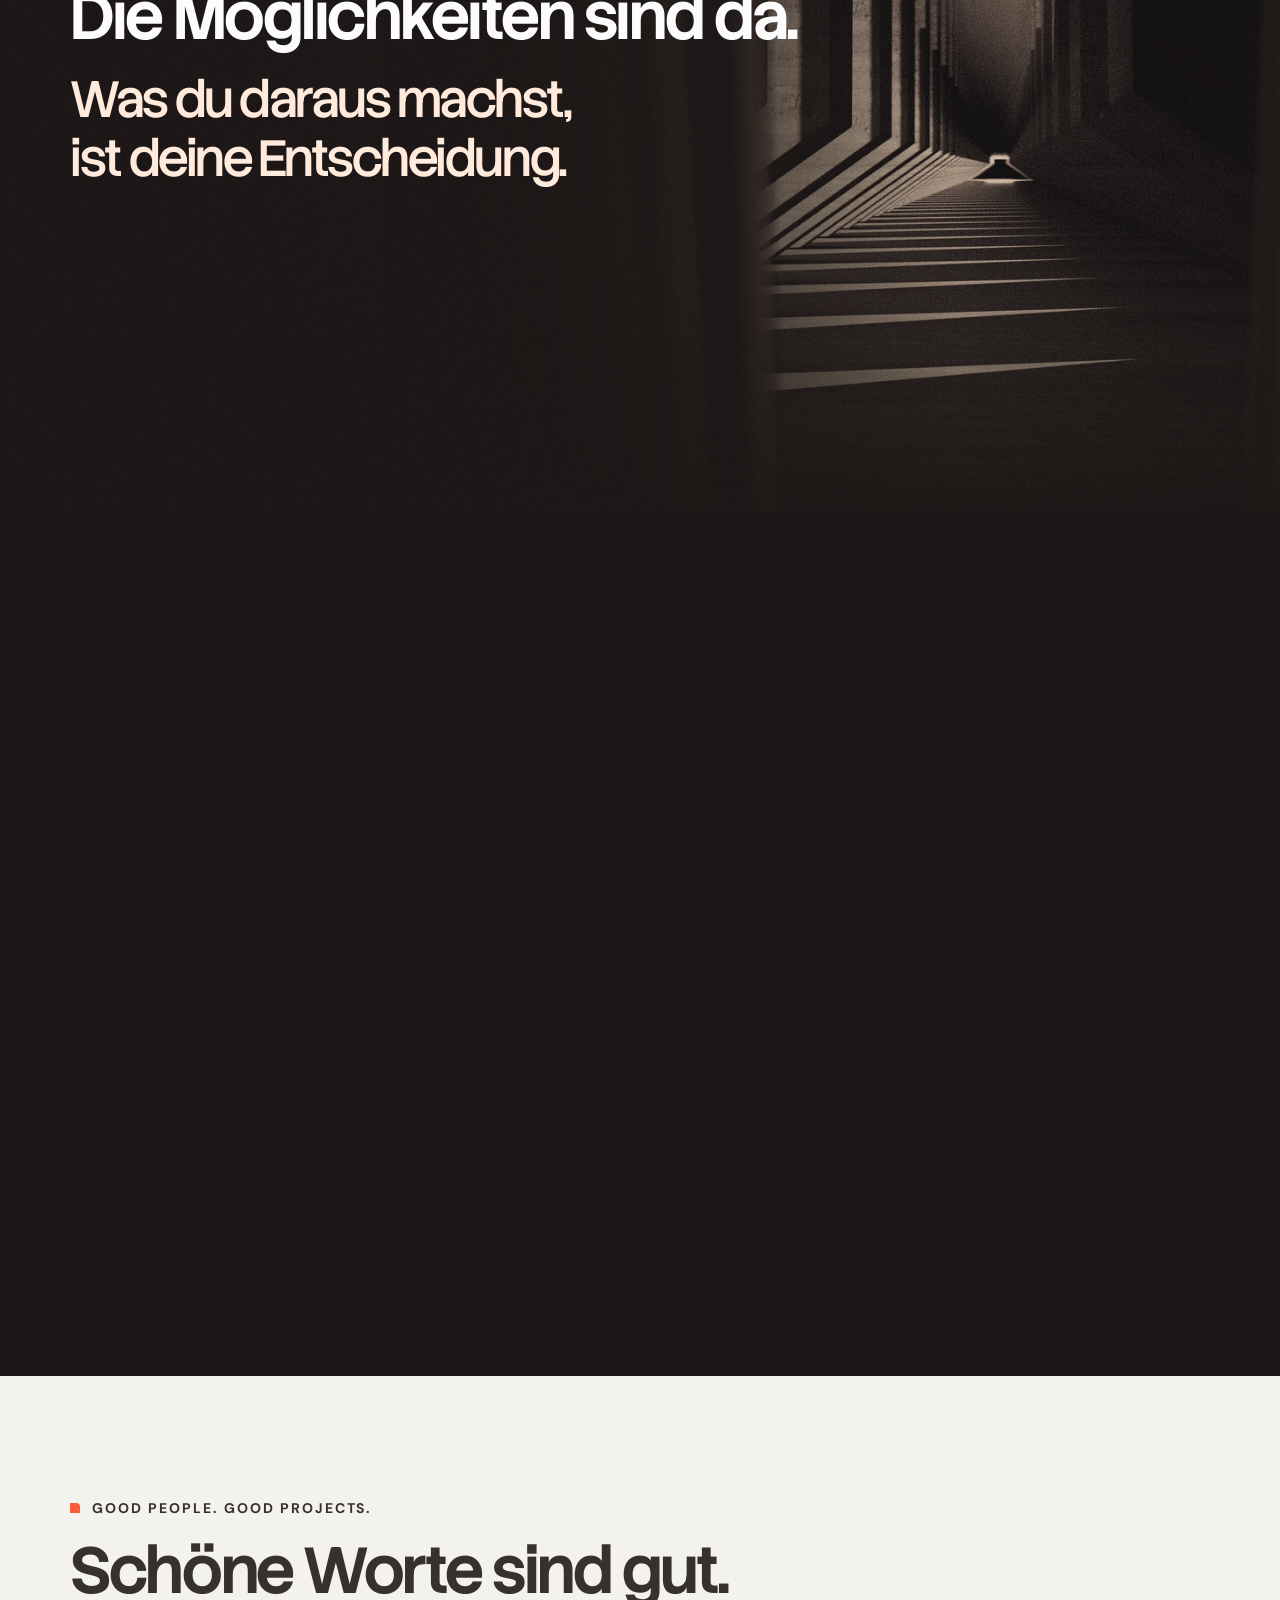
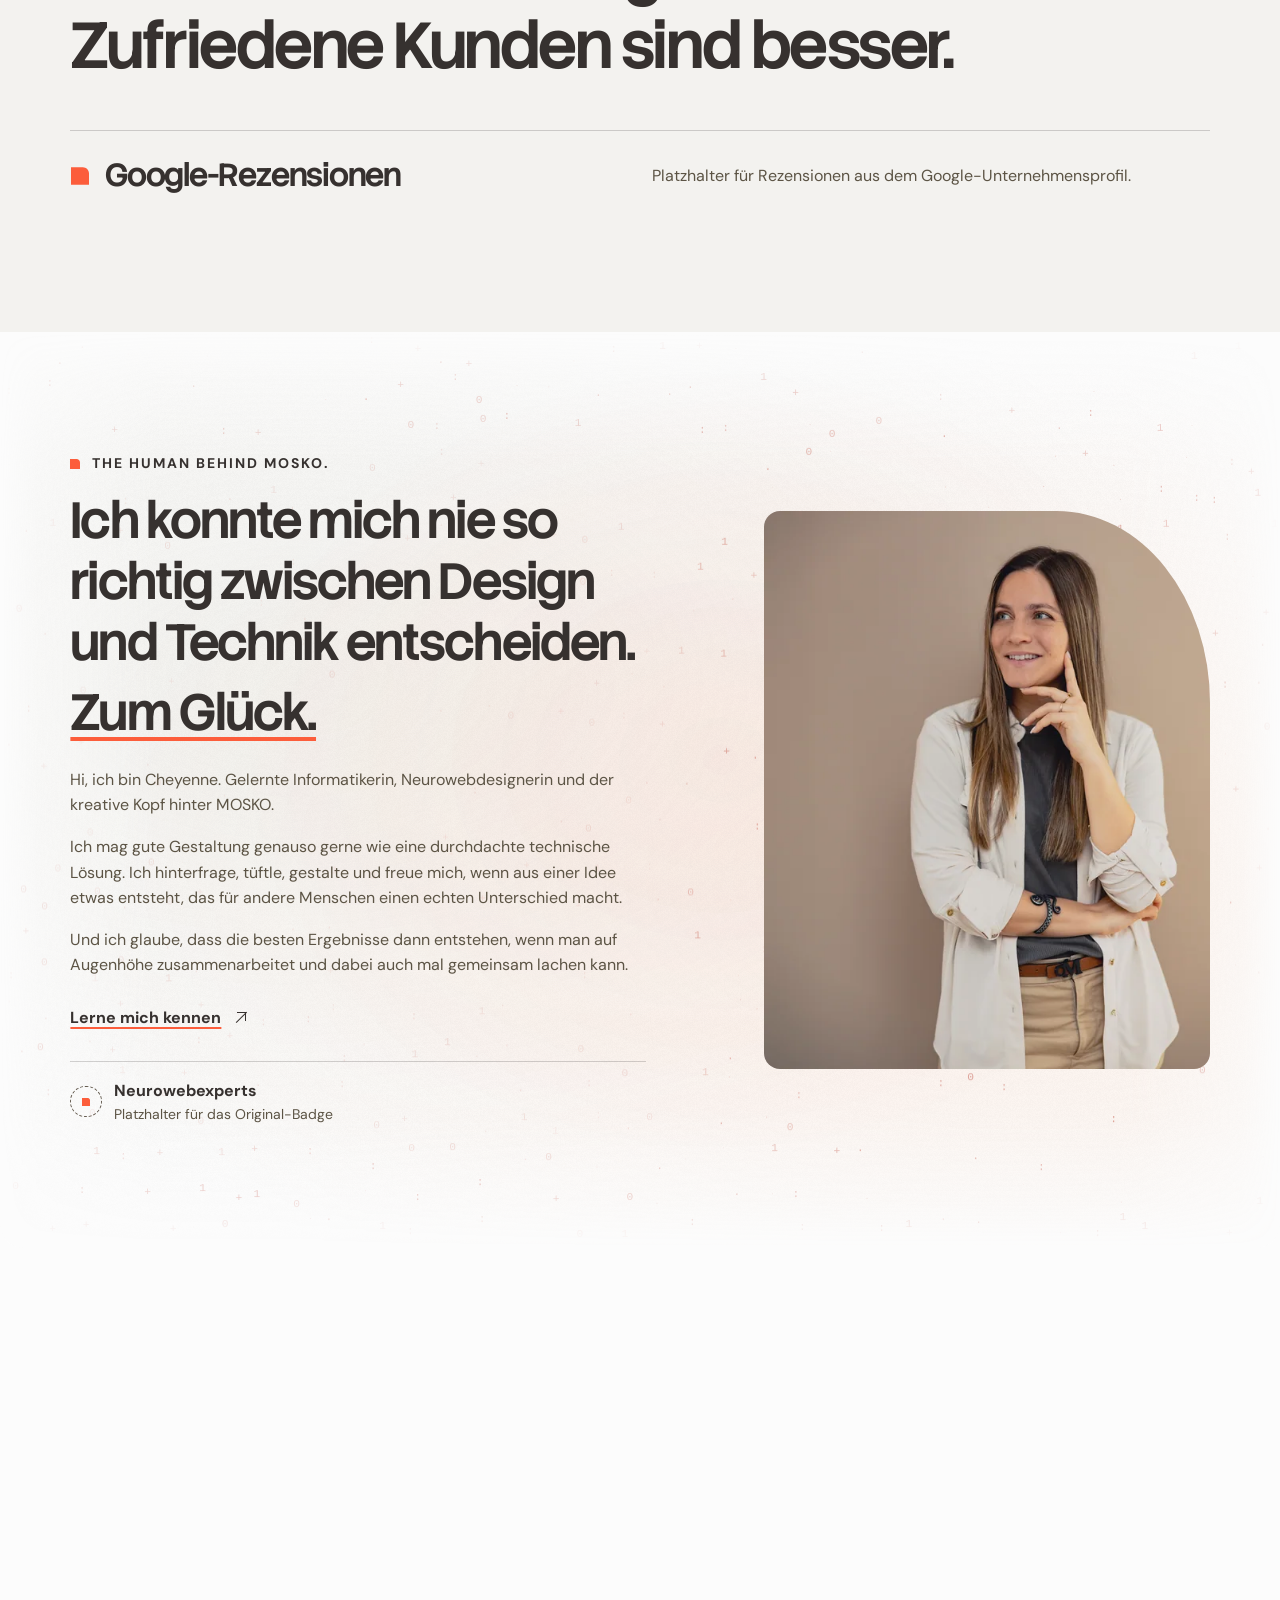
==== commit 5f1146ff: "Add the MOSKO About editorial and shared light field" ====
--- a/index.html
+++ b/index.html
@@ -30,7 +30,7 @@
       <ul class="nav-links">
         <li><a href="webdesign/" data-wp-path="/webdesign/">Webdesign</a></li>
         <li><a href="it/" data-wp-path="/it/">IT</a></li>
-        <li><a href="#ueber-mich" data-wp-path="/ueber-mich/">Über mich</a></li>
+        <li><a href="about/" data-wp-path="/about/">About</a></li>
       </ul>
       <ul class="nav-links nav-actions">
         <li class="nav-download-item">
@@ -38,7 +38,7 @@
             <span class="download-icon" aria-hidden="true"></span><span>Fernwartung</span>
           </a>
         </li>
-        <li><a class="nav-contact" href="#kontakt" data-wp-path="/ueber-mich/#kontakt">Kontakt <span class="arrow arrow-ne" aria-hidden="true"></span></a></li>
+        <li><a class="nav-contact" href="#kontakt" data-wp-path="/kontakt/">Kontakt <span class="arrow arrow-ne" aria-hidden="true"></span></a></li>
       </ul>
     </nav>
   </header>
@@ -181,8 +181,7 @@
         <p>Hi, ich bin Cheyenne. Gelernte Informatikerin, Neurowebdesignerin und der kreative Kopf hinter MOSKO.</p>
         <p>Ich mag gute Gestaltung genauso gerne wie eine durchdachte technische Lösung. Ich hinterfrage, tüftle, gestalte und freue mich, wenn aus einer Idee etwas entsteht, das für andere Menschen einen echten Unterschied macht.</p>
         <p>Und ich glaube, dass die besten Ergebnisse dann entstehen, wenn man auf Augenhöhe zusammenarbeitet und dabei auch mal gemeinsam lachen kann.</p>
-        <a class="text-link link-on-light" href="#ueber-mich-vorschau" data-wp-path="/ueber-mich/">Lerne mich kennen <span class="arrow arrow-ne" aria-hidden="true"></span></a>
-        <p class="preview-note body-s" id="ueber-mich-vorschau" tabindex="-1">Die Über-mich-Seite folgt. <a href="#ueber-mich">Zurück zur Übersicht</a></p>
+        <a class="text-link link-on-light" href="about/" data-wp-path="/about/">Lerne mich kennen <span class="arrow arrow-ne" aria-hidden="true"></span></a>
         <div class="credential" data-wp-slot="neurowebexperts-badge">
           <span class="credential-mark" aria-hidden="true"></span>
           <div>
--- a/styles.css
+++ b/styles.css
@@ -421,7 +421,7 @@
   background: radial-gradient(ellipse at 81% 42%, color-mix(in srgb, var(--chili-glow) 77%, var(--chili-shadow)), transparent 65%),
     linear-gradient(125deg, var(--chili-ink) 9%, var(--chili-red) 75%, var(--chili-light));
 }
-:is(.human, .service-inquiry) .atmosphere--light {
+:is(.human, .service-inquiry, [data-light-field]) .atmosphere--light {
   --atmosphere-ink: var(--chili-red);
   --atmosphere-flare: color-mix(in srgb, var(--primary-brand-1) 12%, transparent);
   --atmosphere-grain-opacity: 0.14;
@@ -461,7 +461,7 @@
   inline-size: 100%;
   block-size: 100%;
 }
-:is(.human, .service-inquiry) .atmosphere--light .atmosphere-field {
+:is(.human, .service-inquiry, [data-light-field]) .atmosphere--light .atmosphere-field {
   font-size: var(--atmosphere-field-size);
   opacity: 0.92;
 }
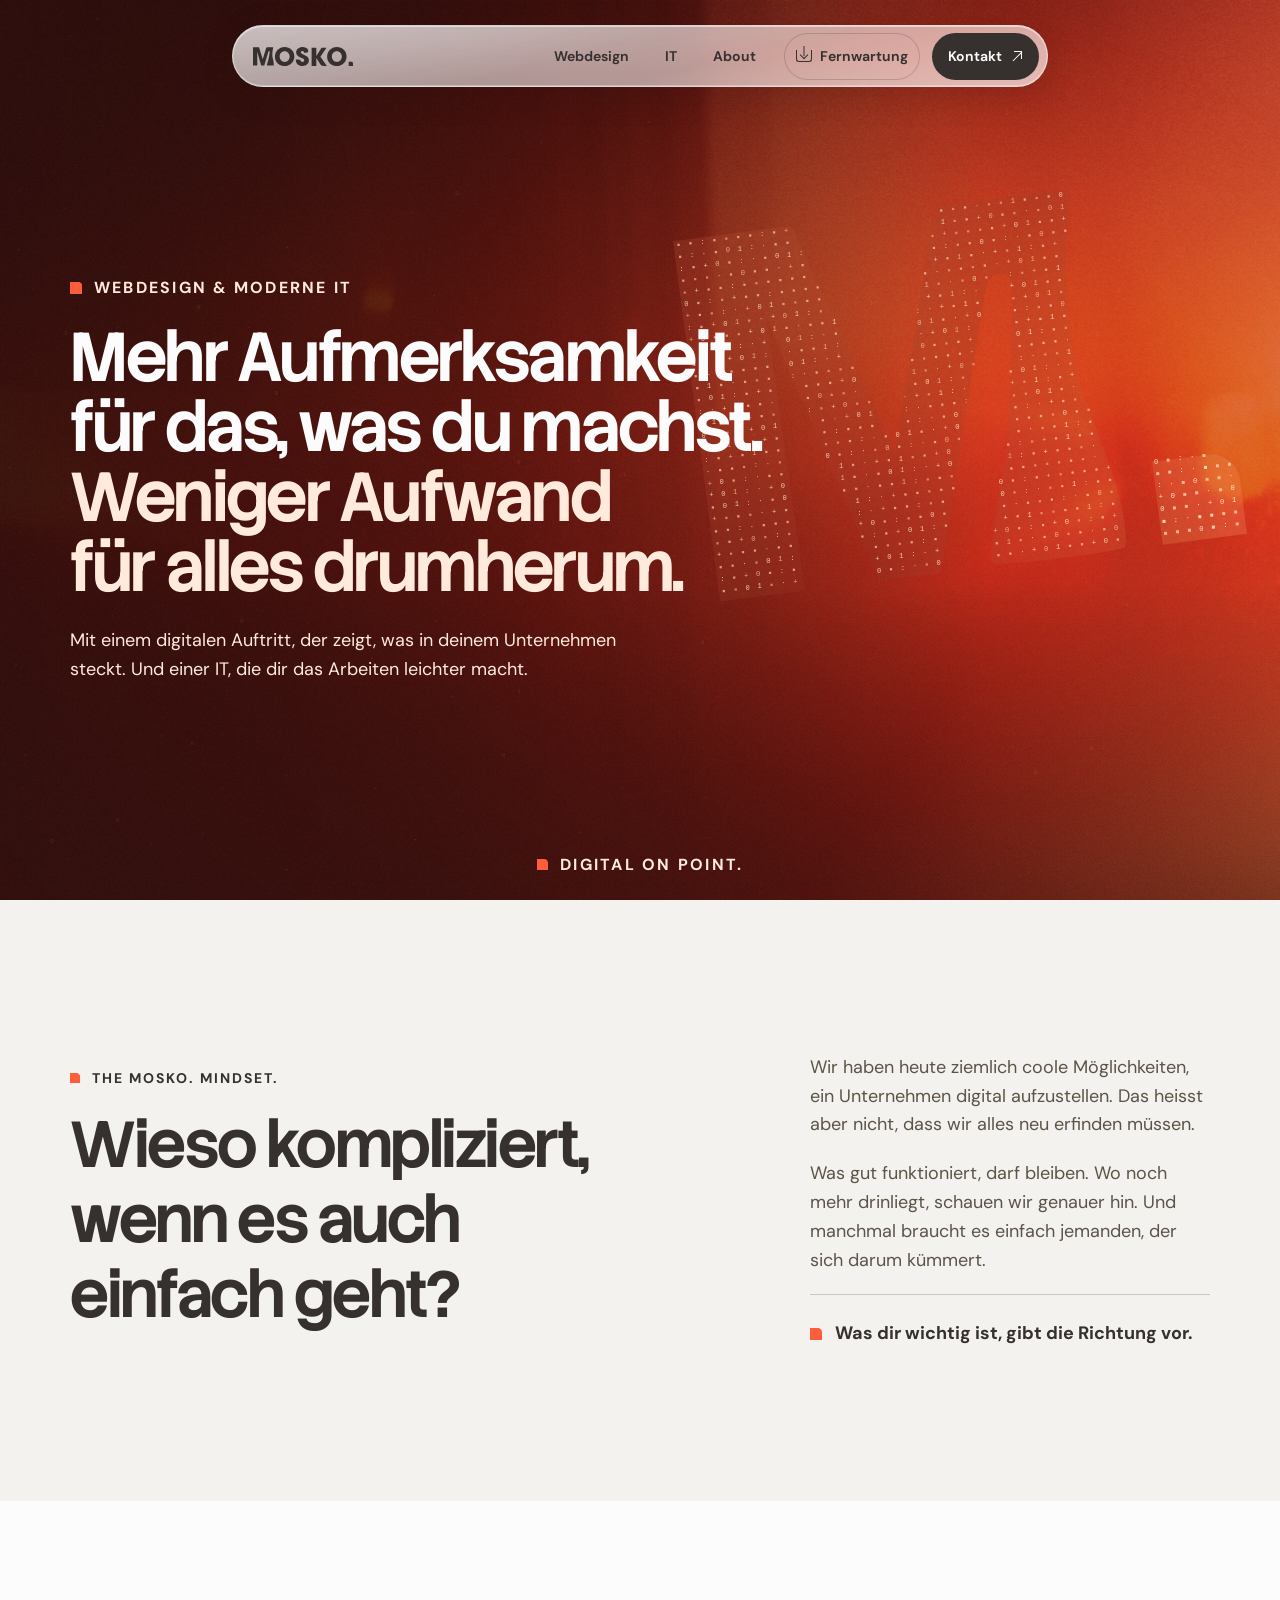
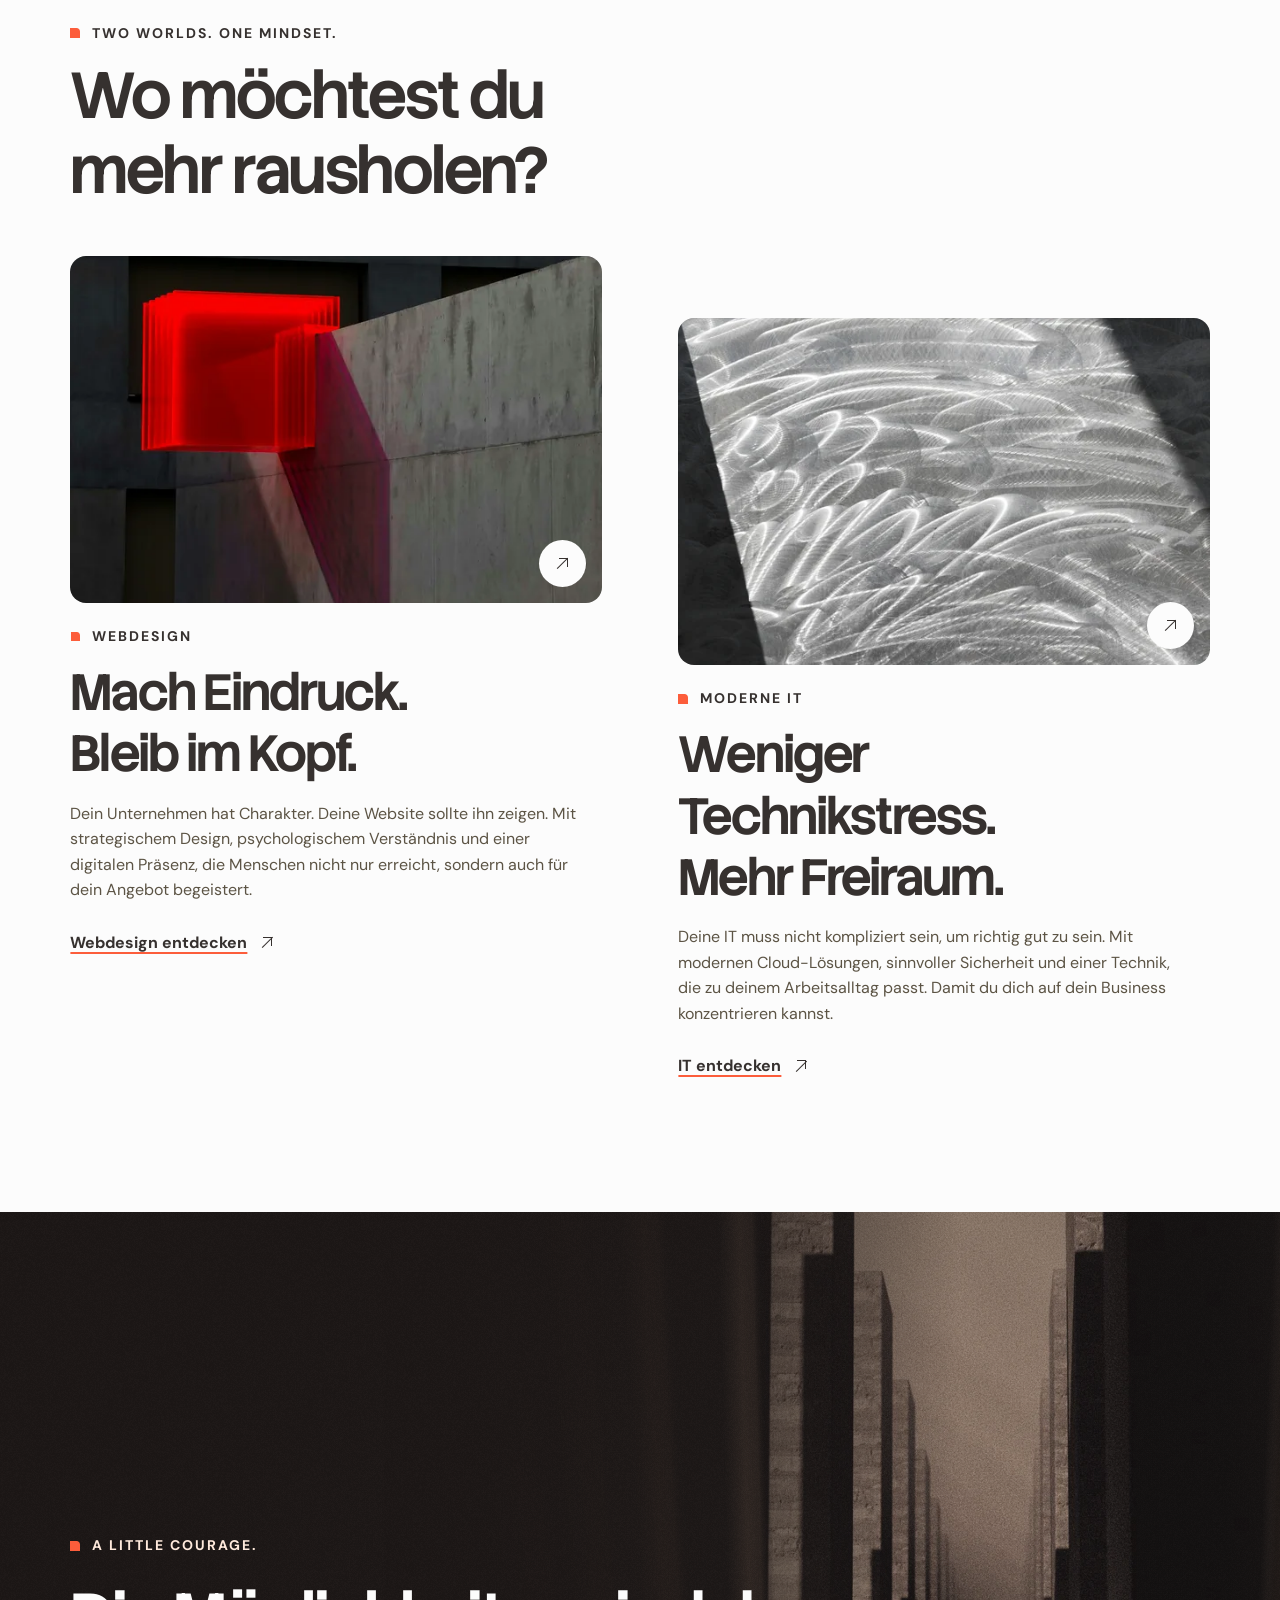
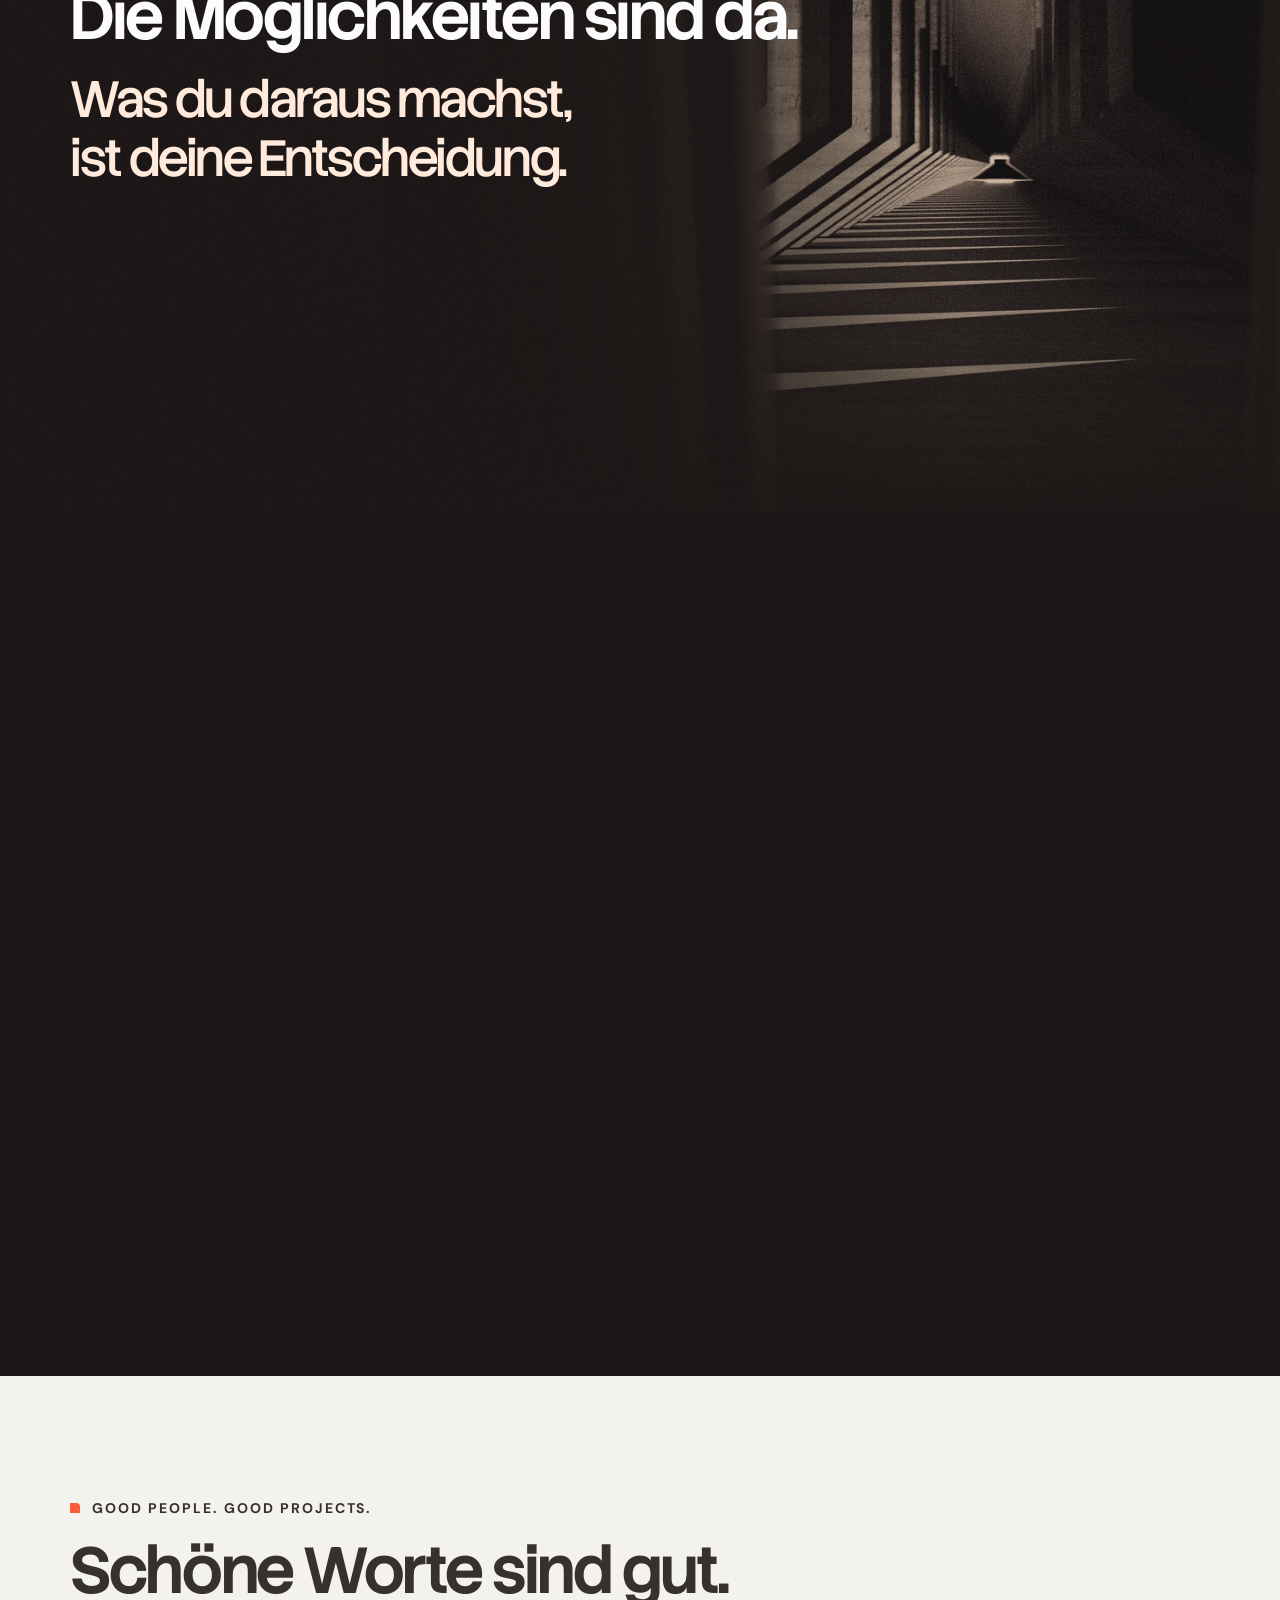
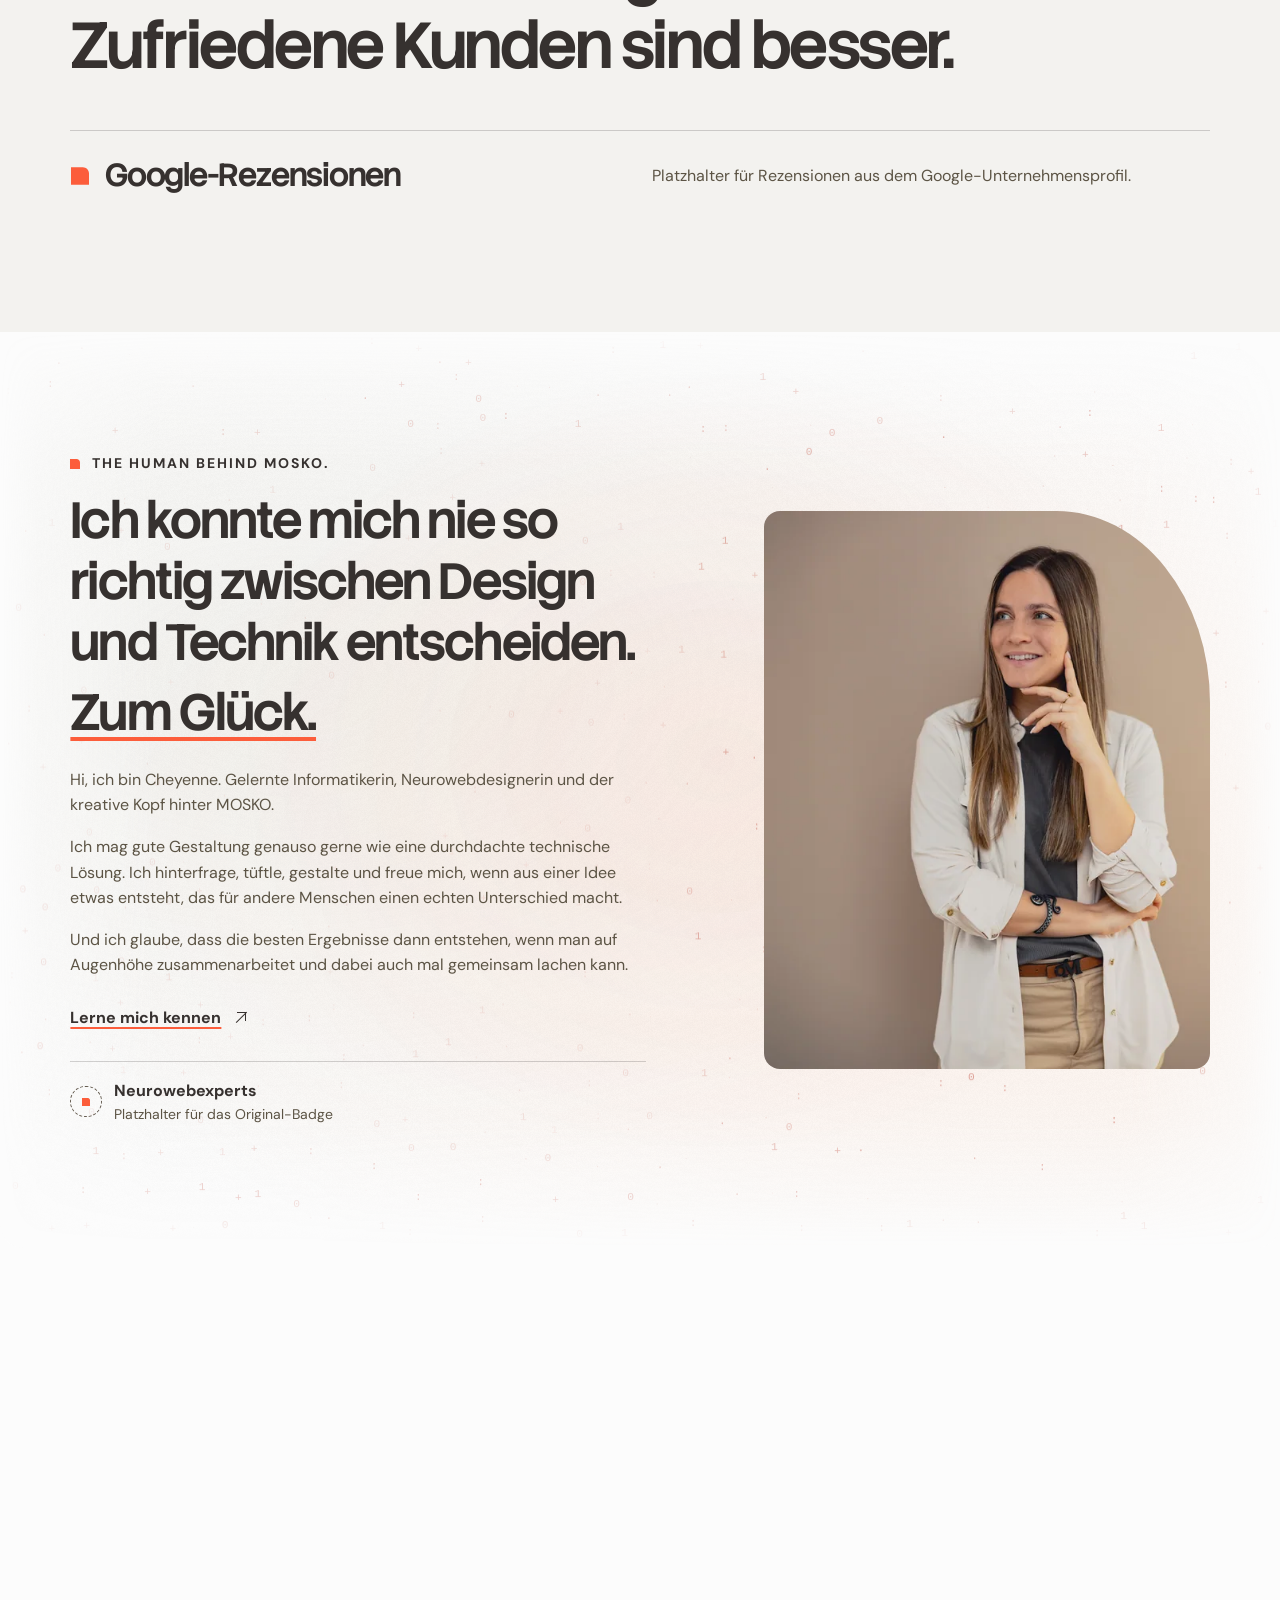
==== commit 07289f27: "Size the footer canvas after applying the curtain layout" ====
--- a/index.html
+++ b/index.html
@@ -12,7 +12,7 @@
   <link rel="preload" href="assets/fonts/dm-sans.ttf" as="font" type="font/ttf" crossorigin>
   <link rel="stylesheet" href="styles.css?v=mobile-curtain">
   <script src="scenes.js" defer></script>
-  <script src="motion.js?v=mobile-curtain" defer></script>
+  <script src="motion.js?v=curtain-size" defer></script>
   <script src="language.js" defer></script>
 </head>
 <body id="start">
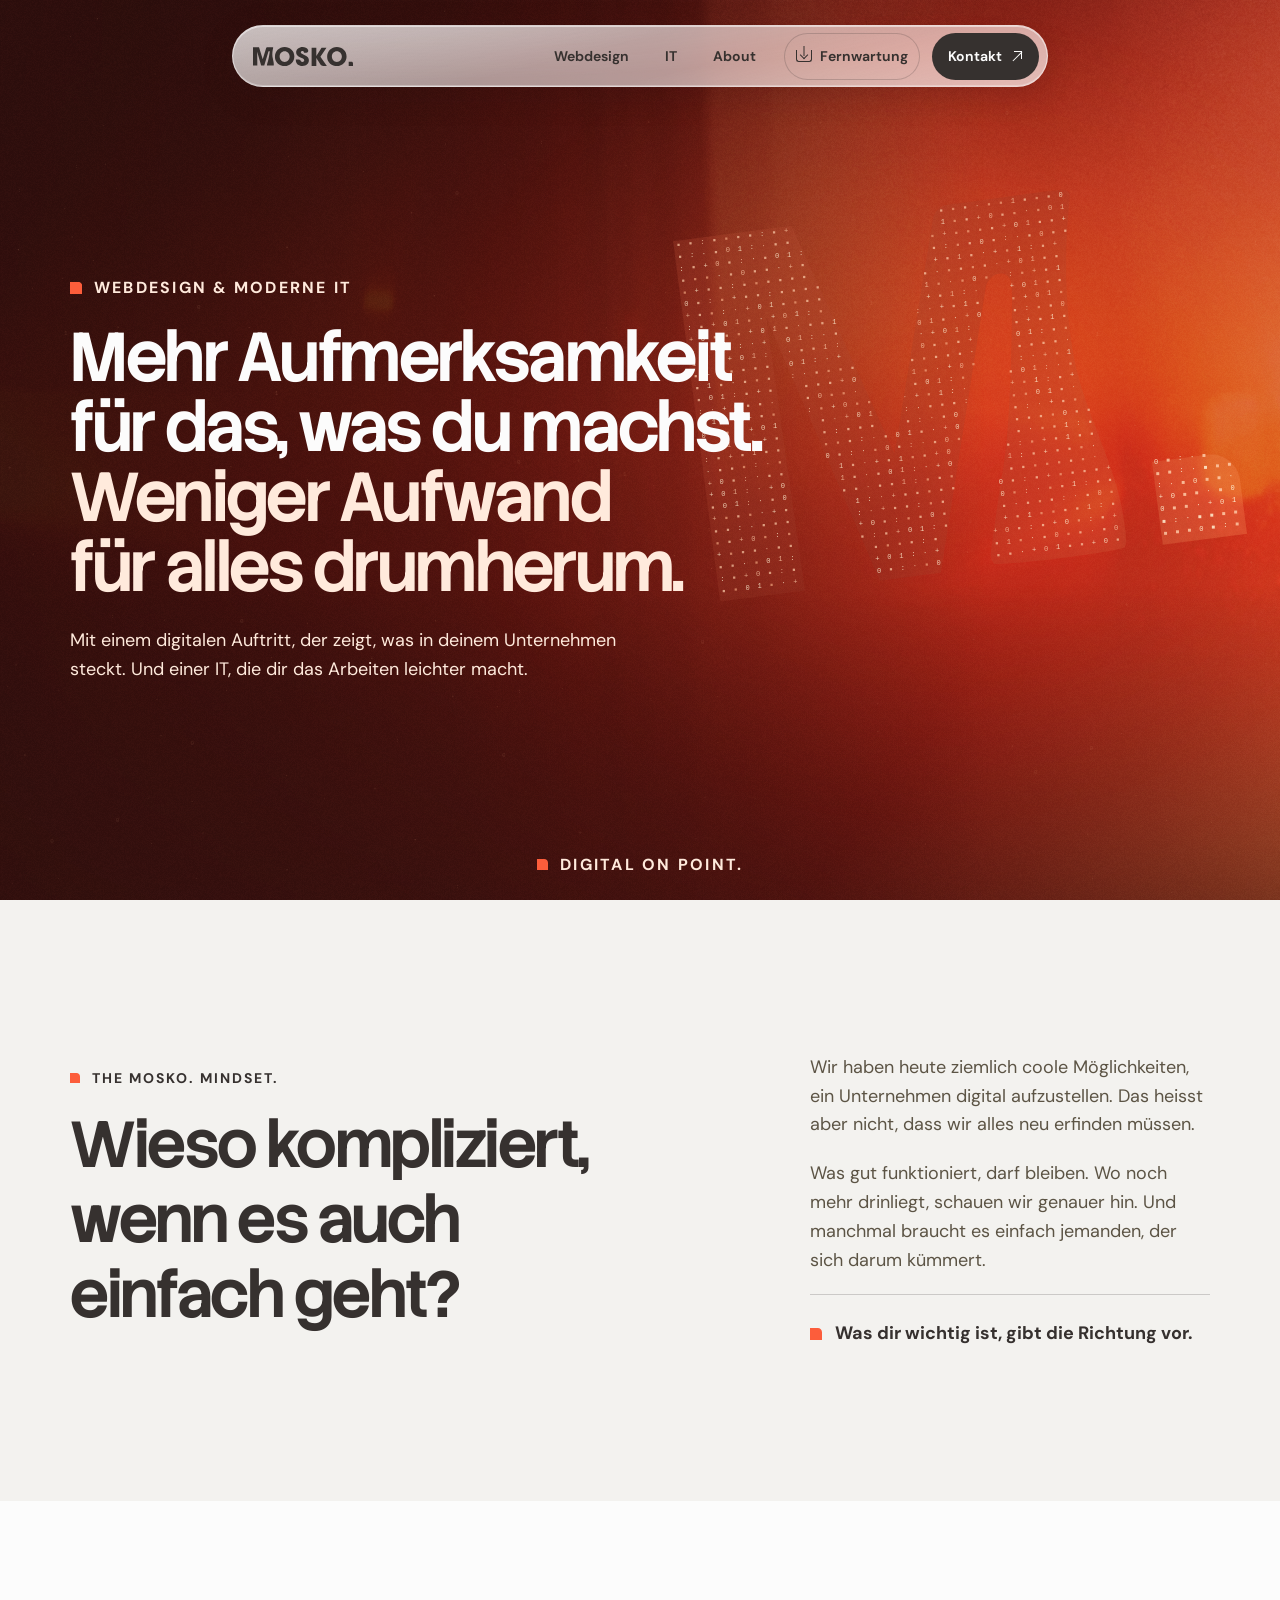
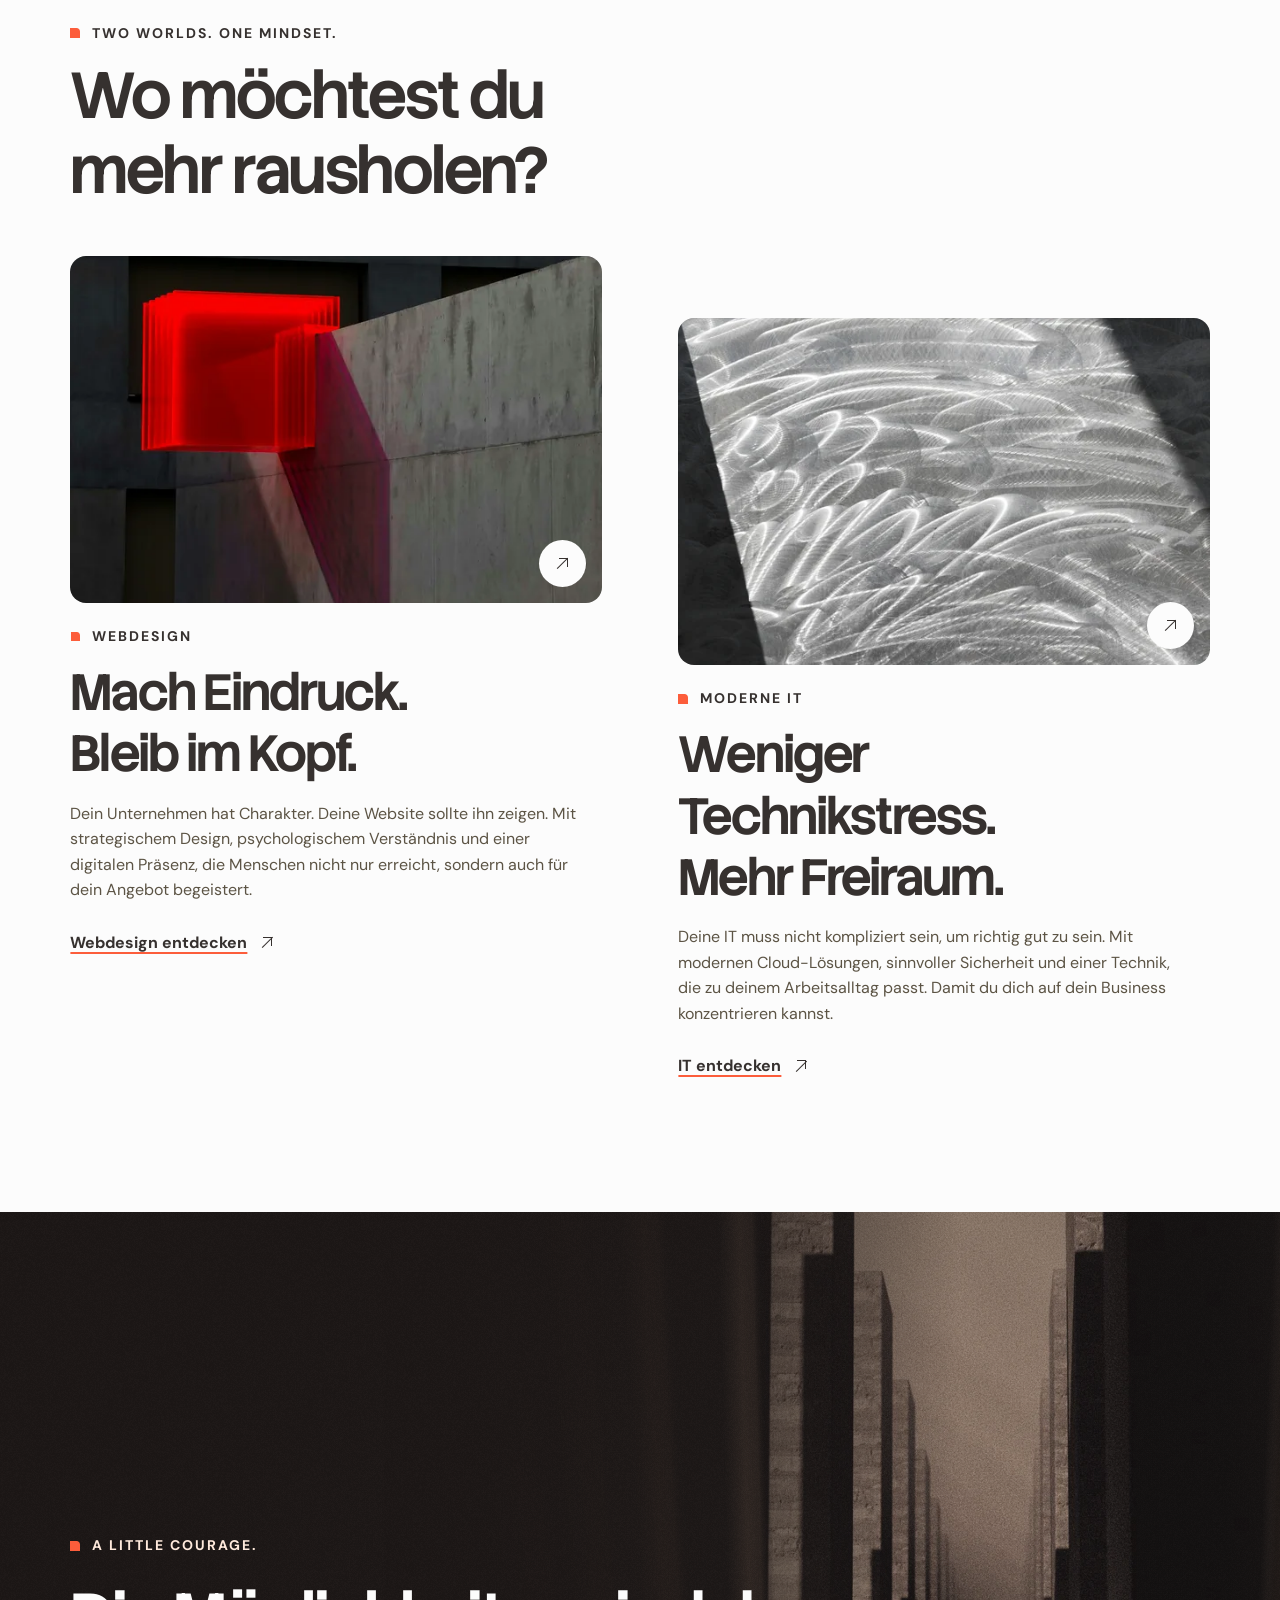
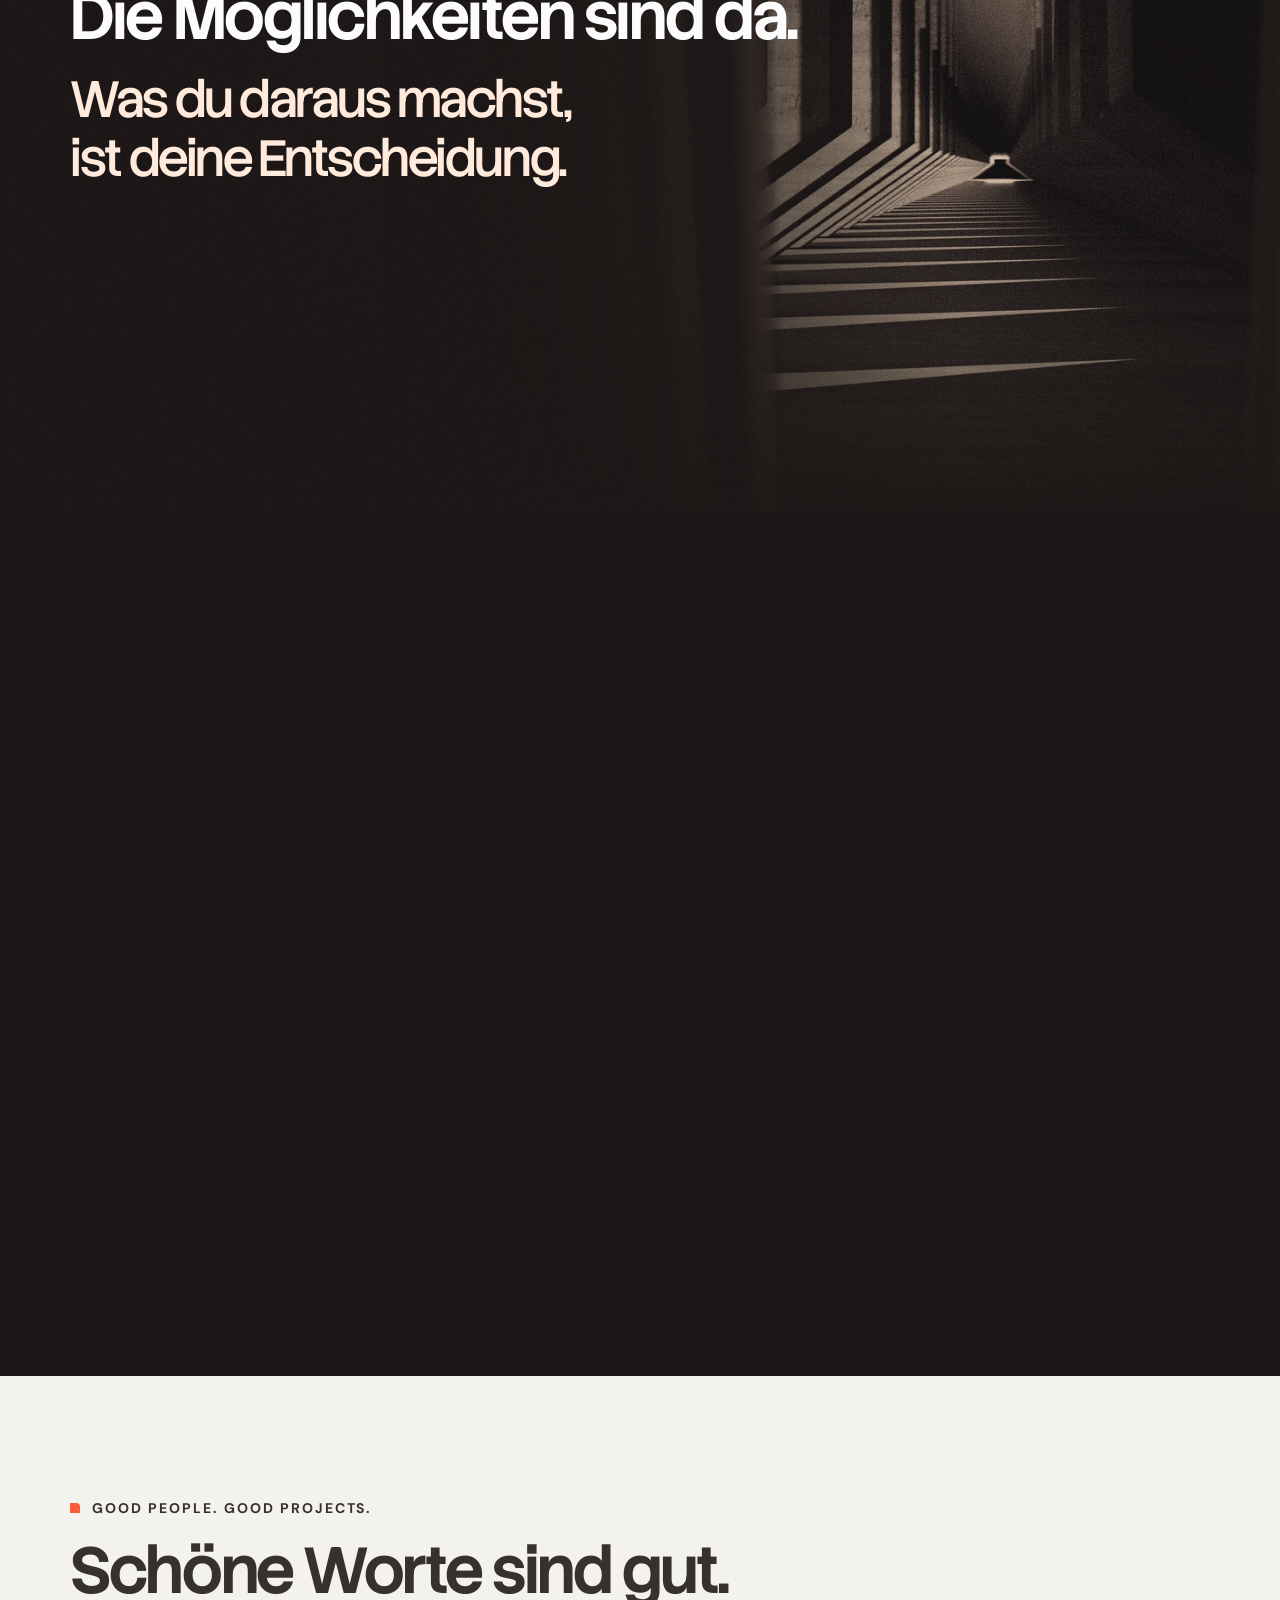
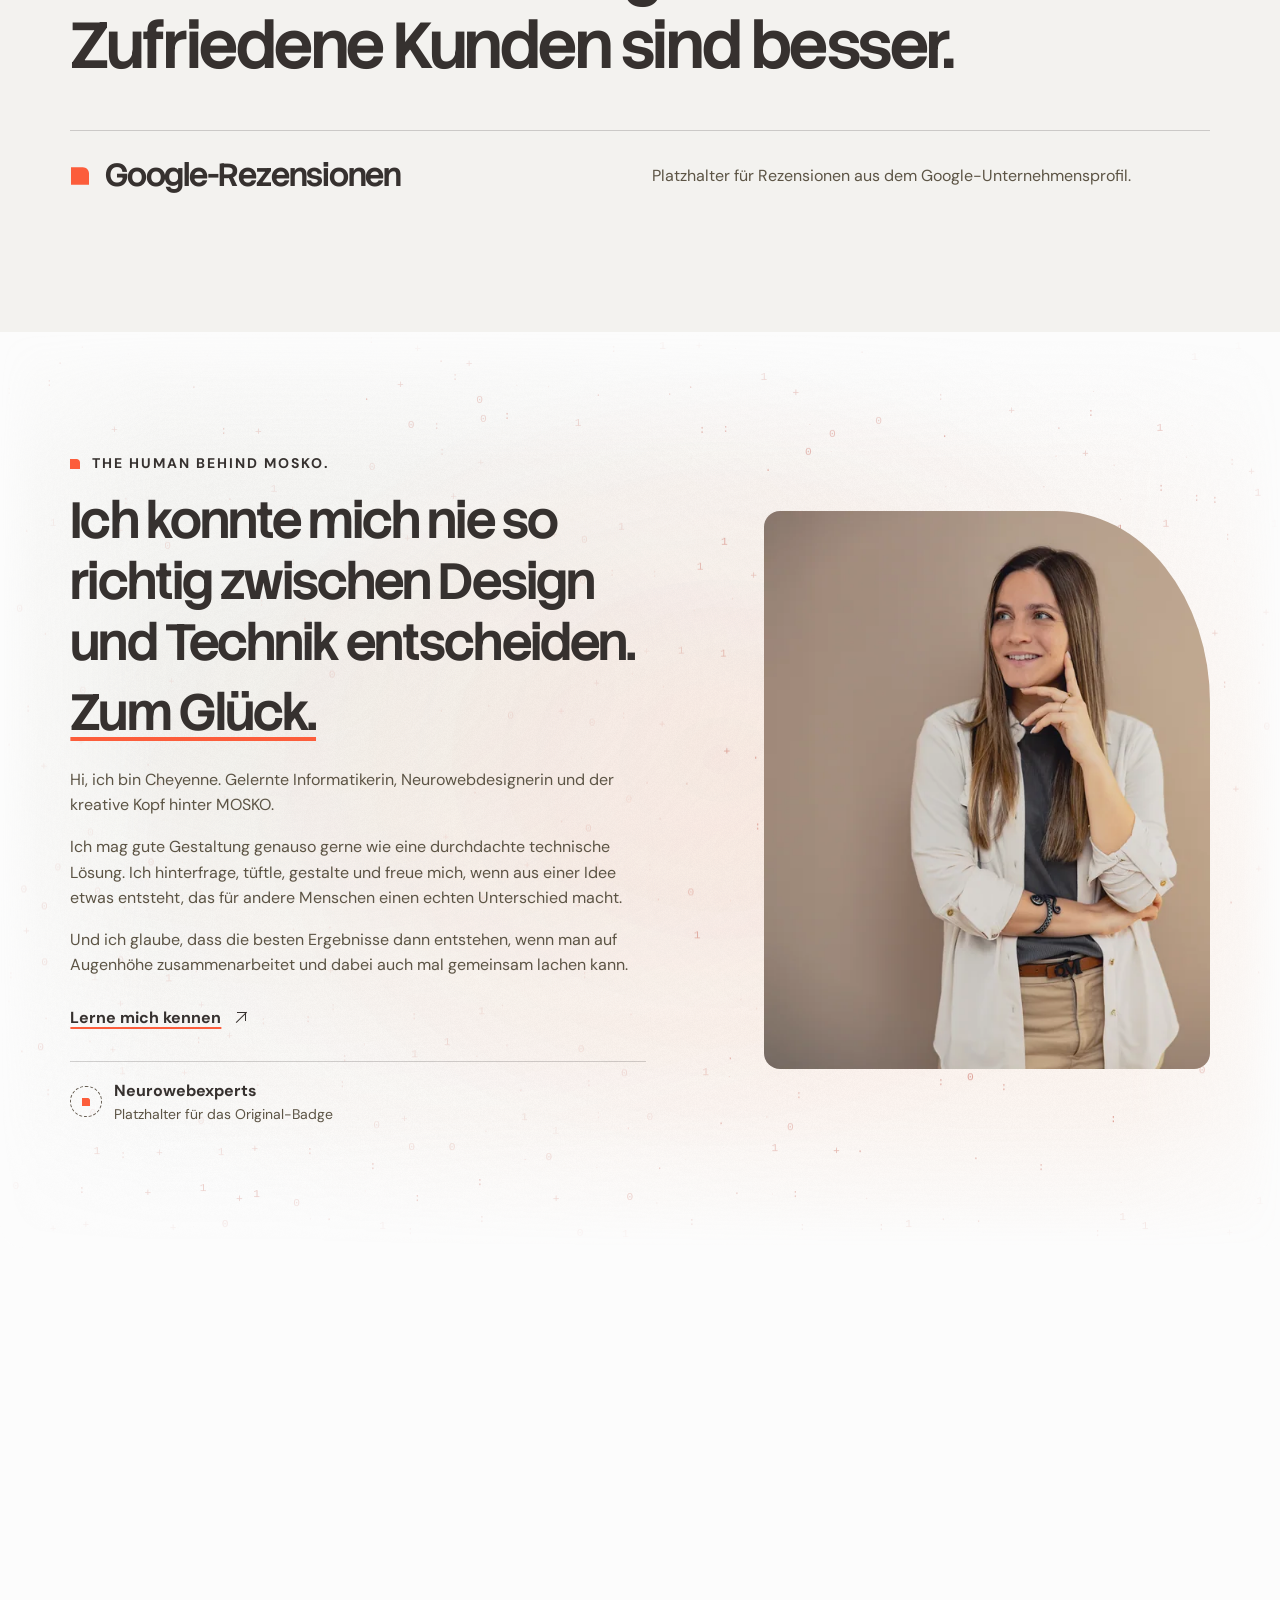
==== commit 74083f04: "Add the MOSKO contact page and email draft form" ====
--- a/index.html
+++ b/index.html
@@ -38,7 +38,7 @@
             <span class="download-icon" aria-hidden="true"></span><span>Fernwartung</span>
           </a>
         </li>
-        <li><a class="nav-contact" href="#kontakt" data-wp-path="/kontakt/">Kontakt <span class="arrow arrow-ne" aria-hidden="true"></span></a></li>
+        <li><a class="nav-contact" href="kontakt/" data-wp-path="/kontakt/">Kontakt <span class="arrow arrow-ne" aria-hidden="true"></span></a></li>
       </ul>
     </nav>
   </header>
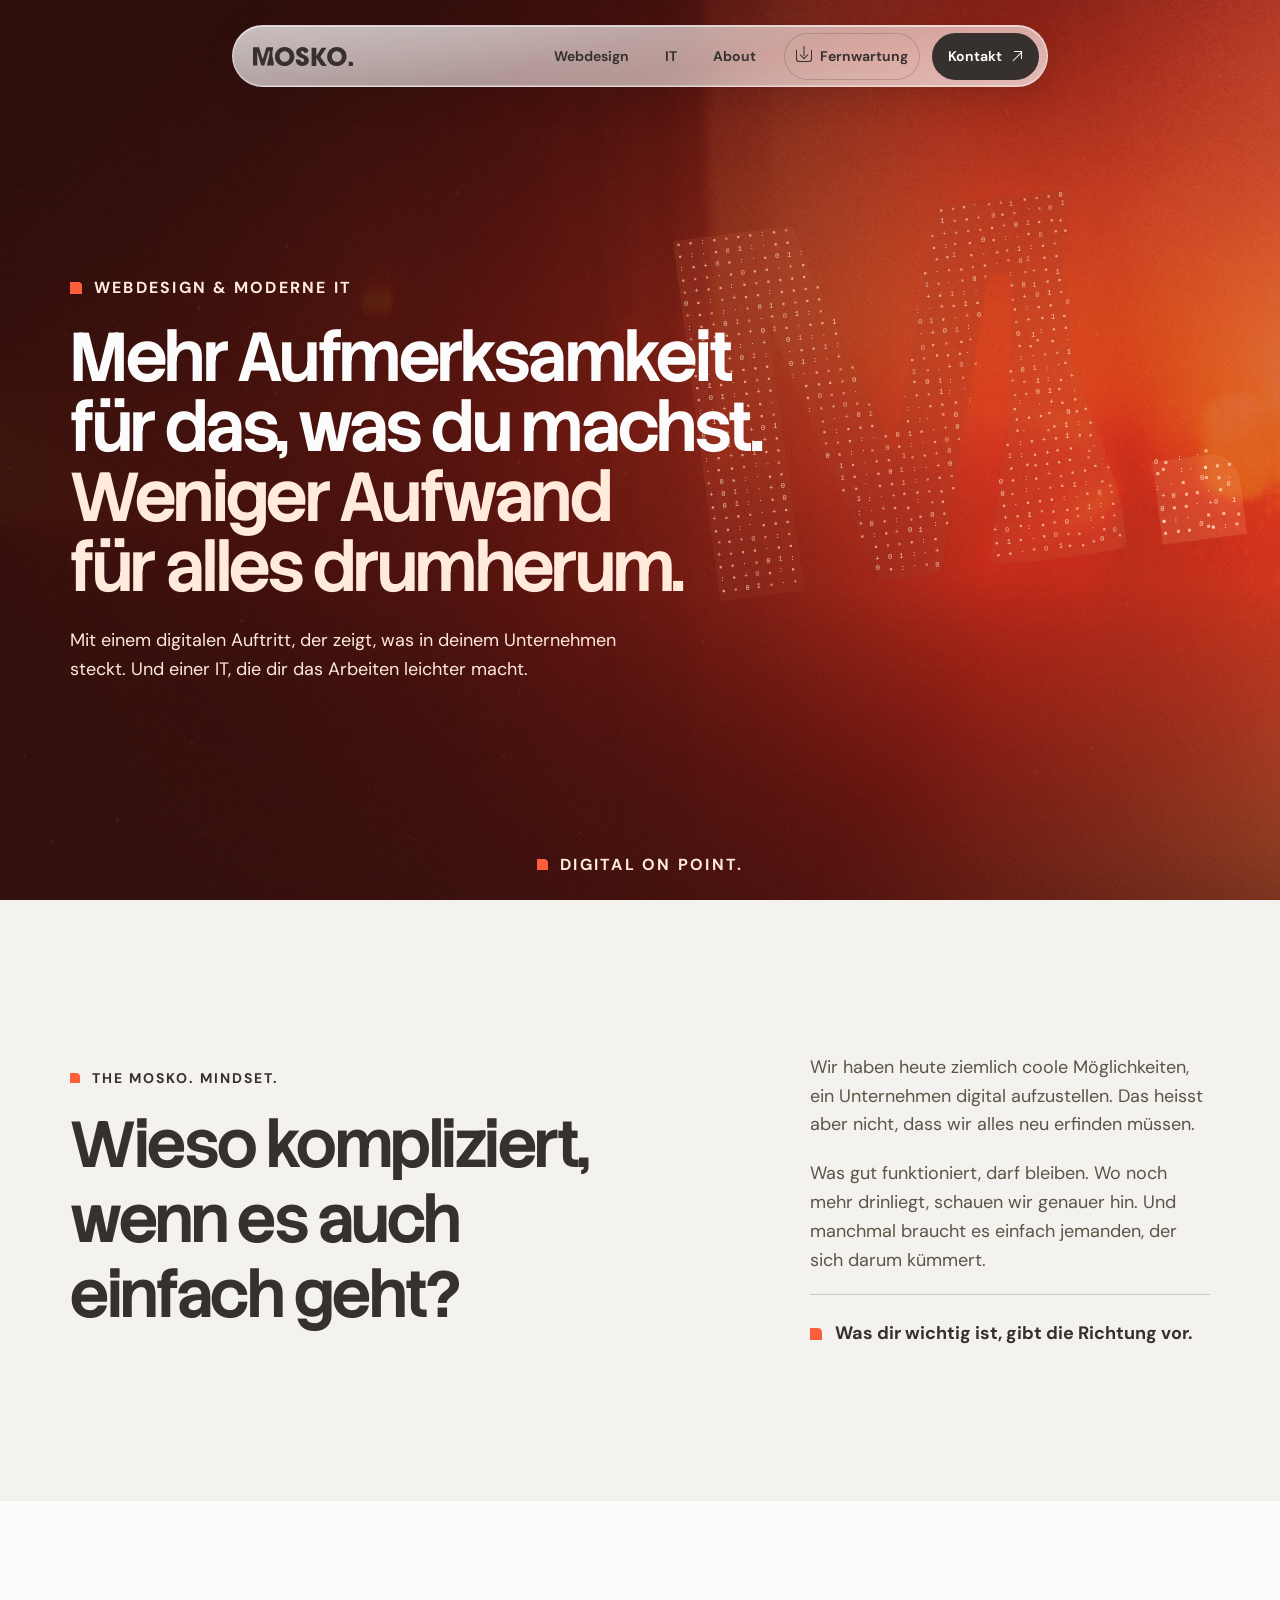
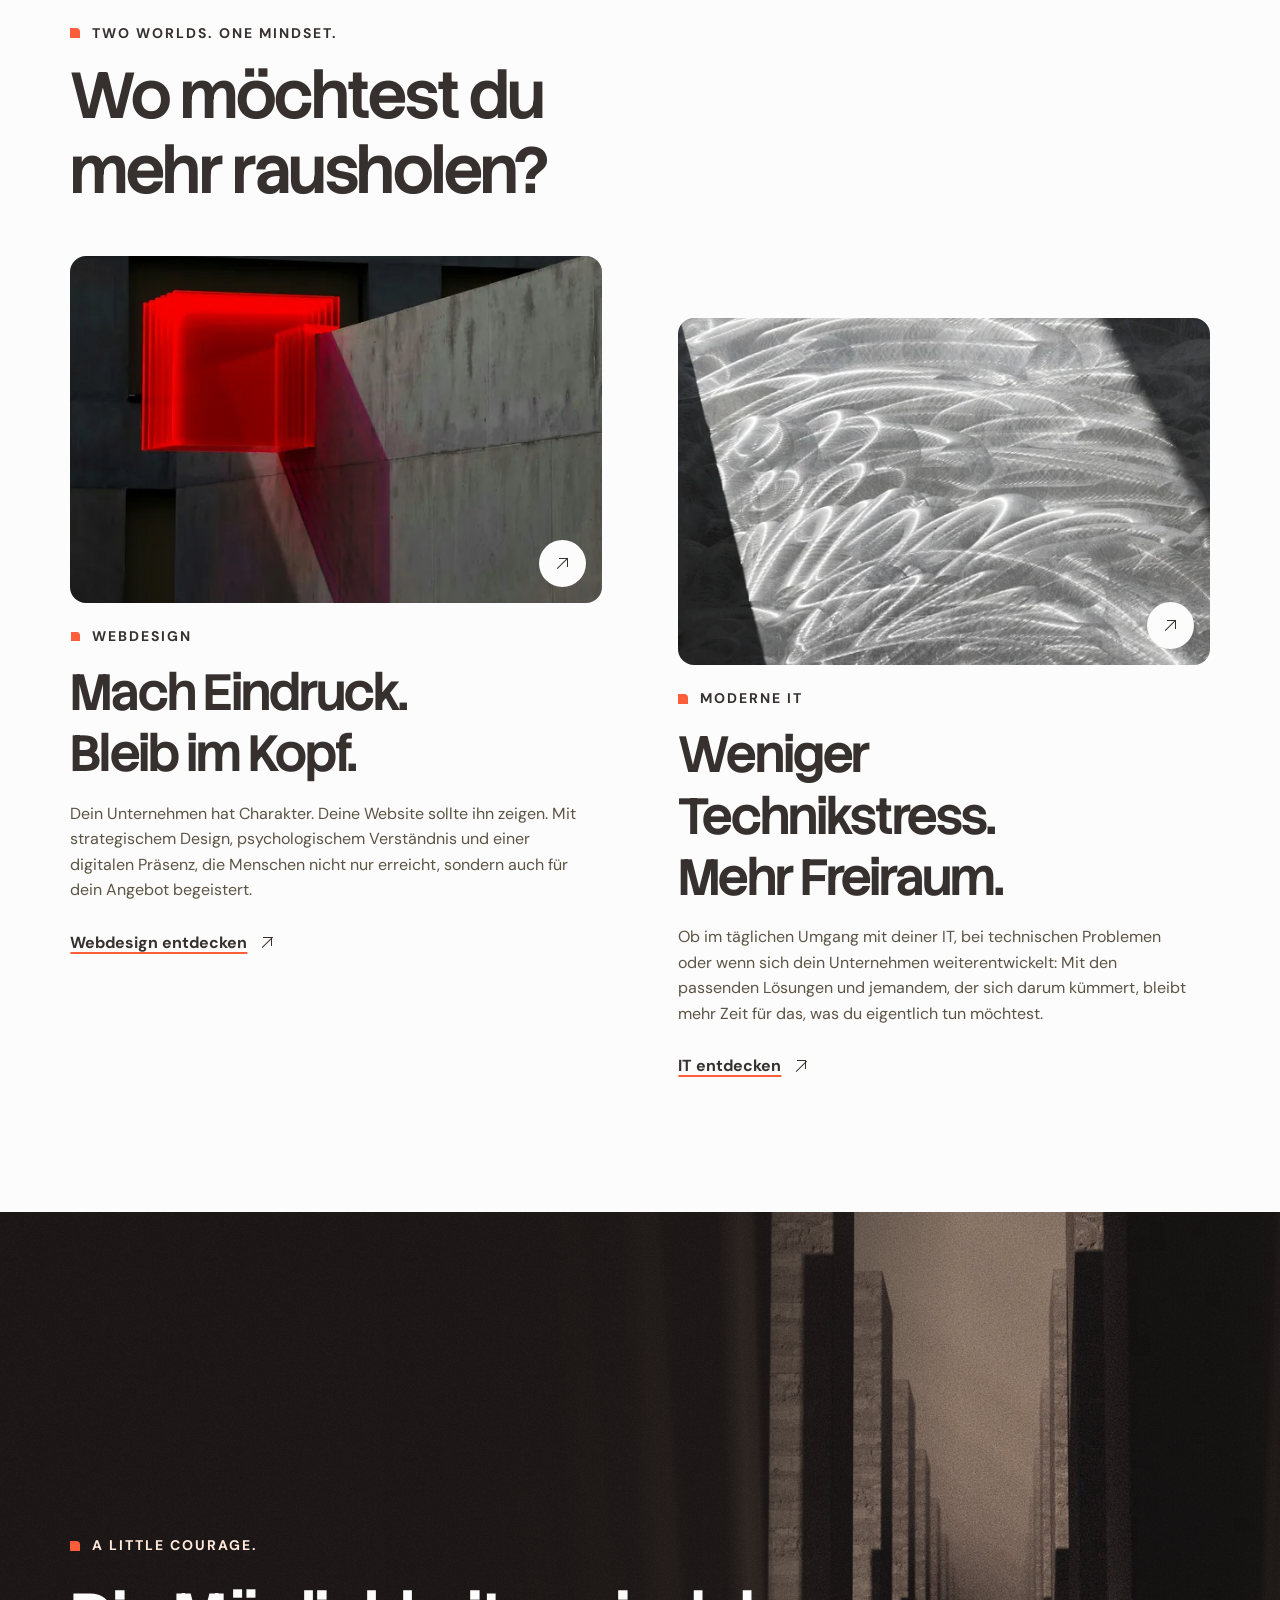
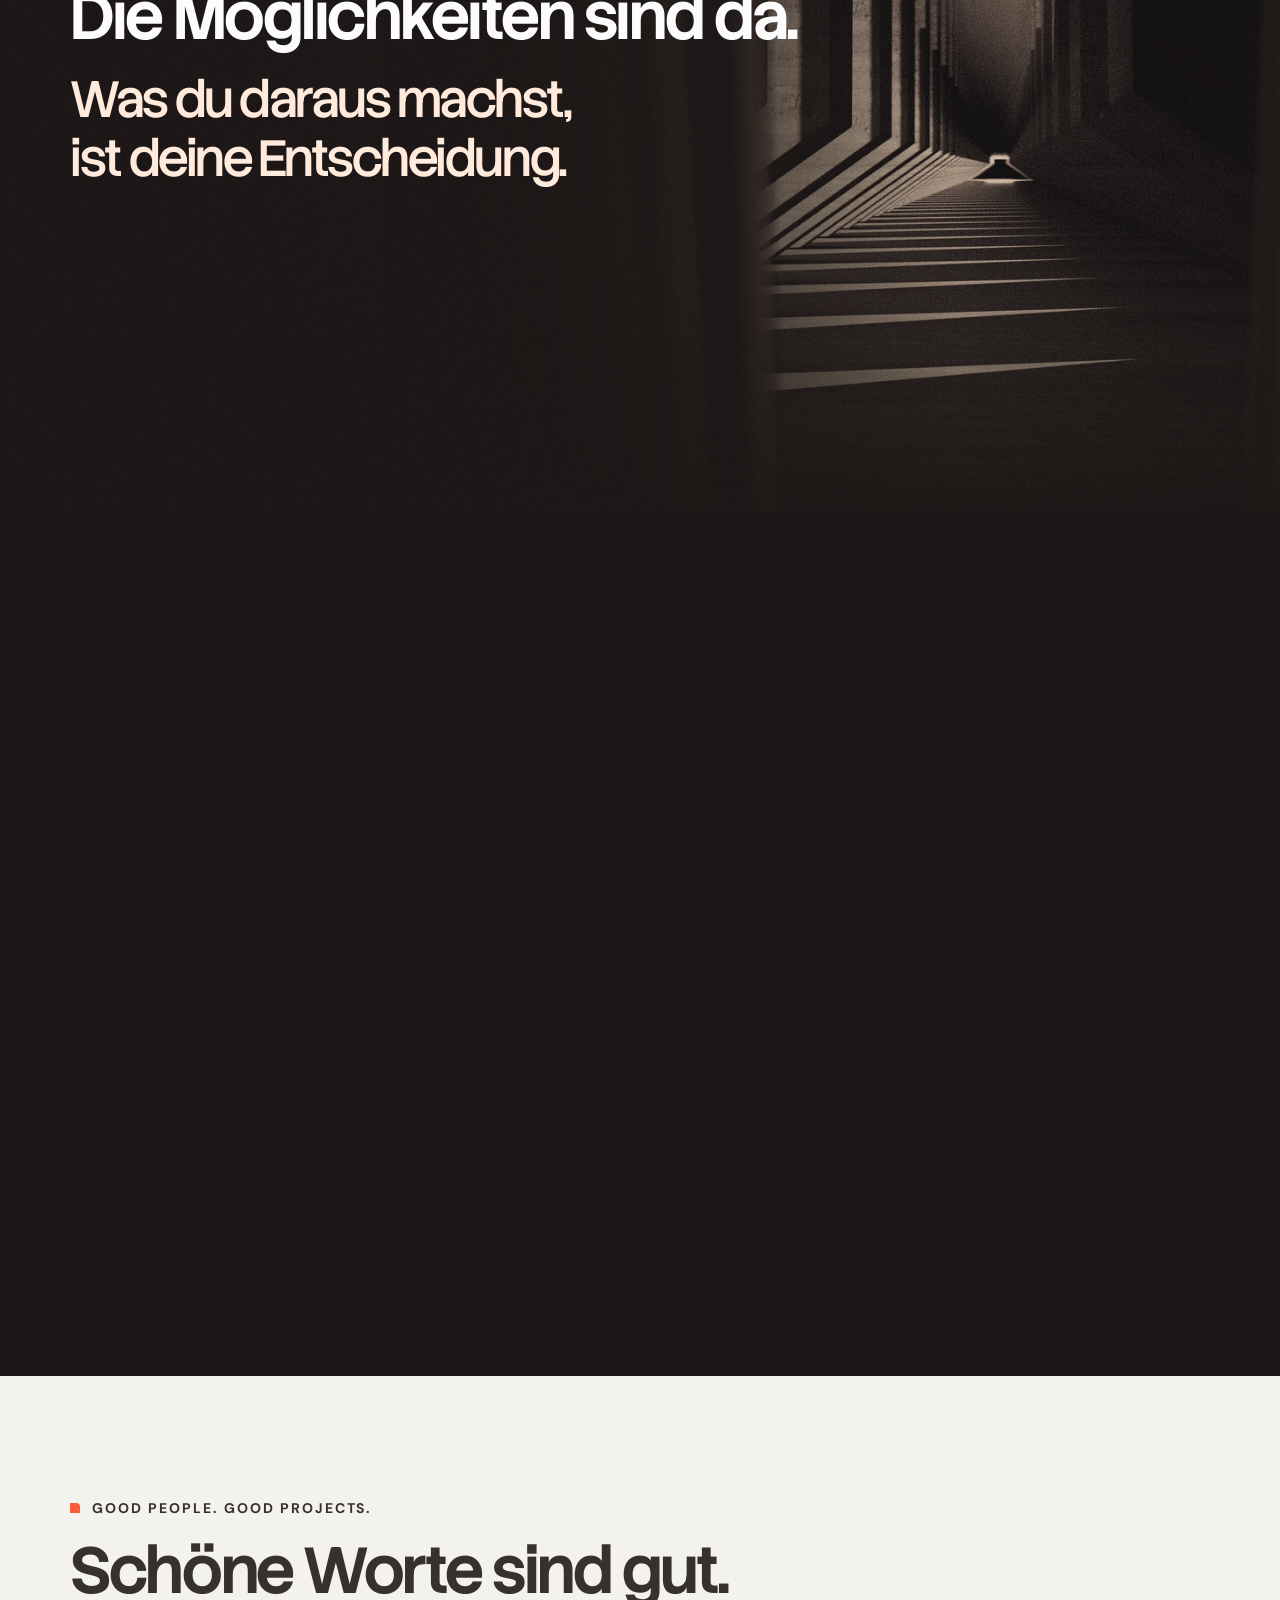
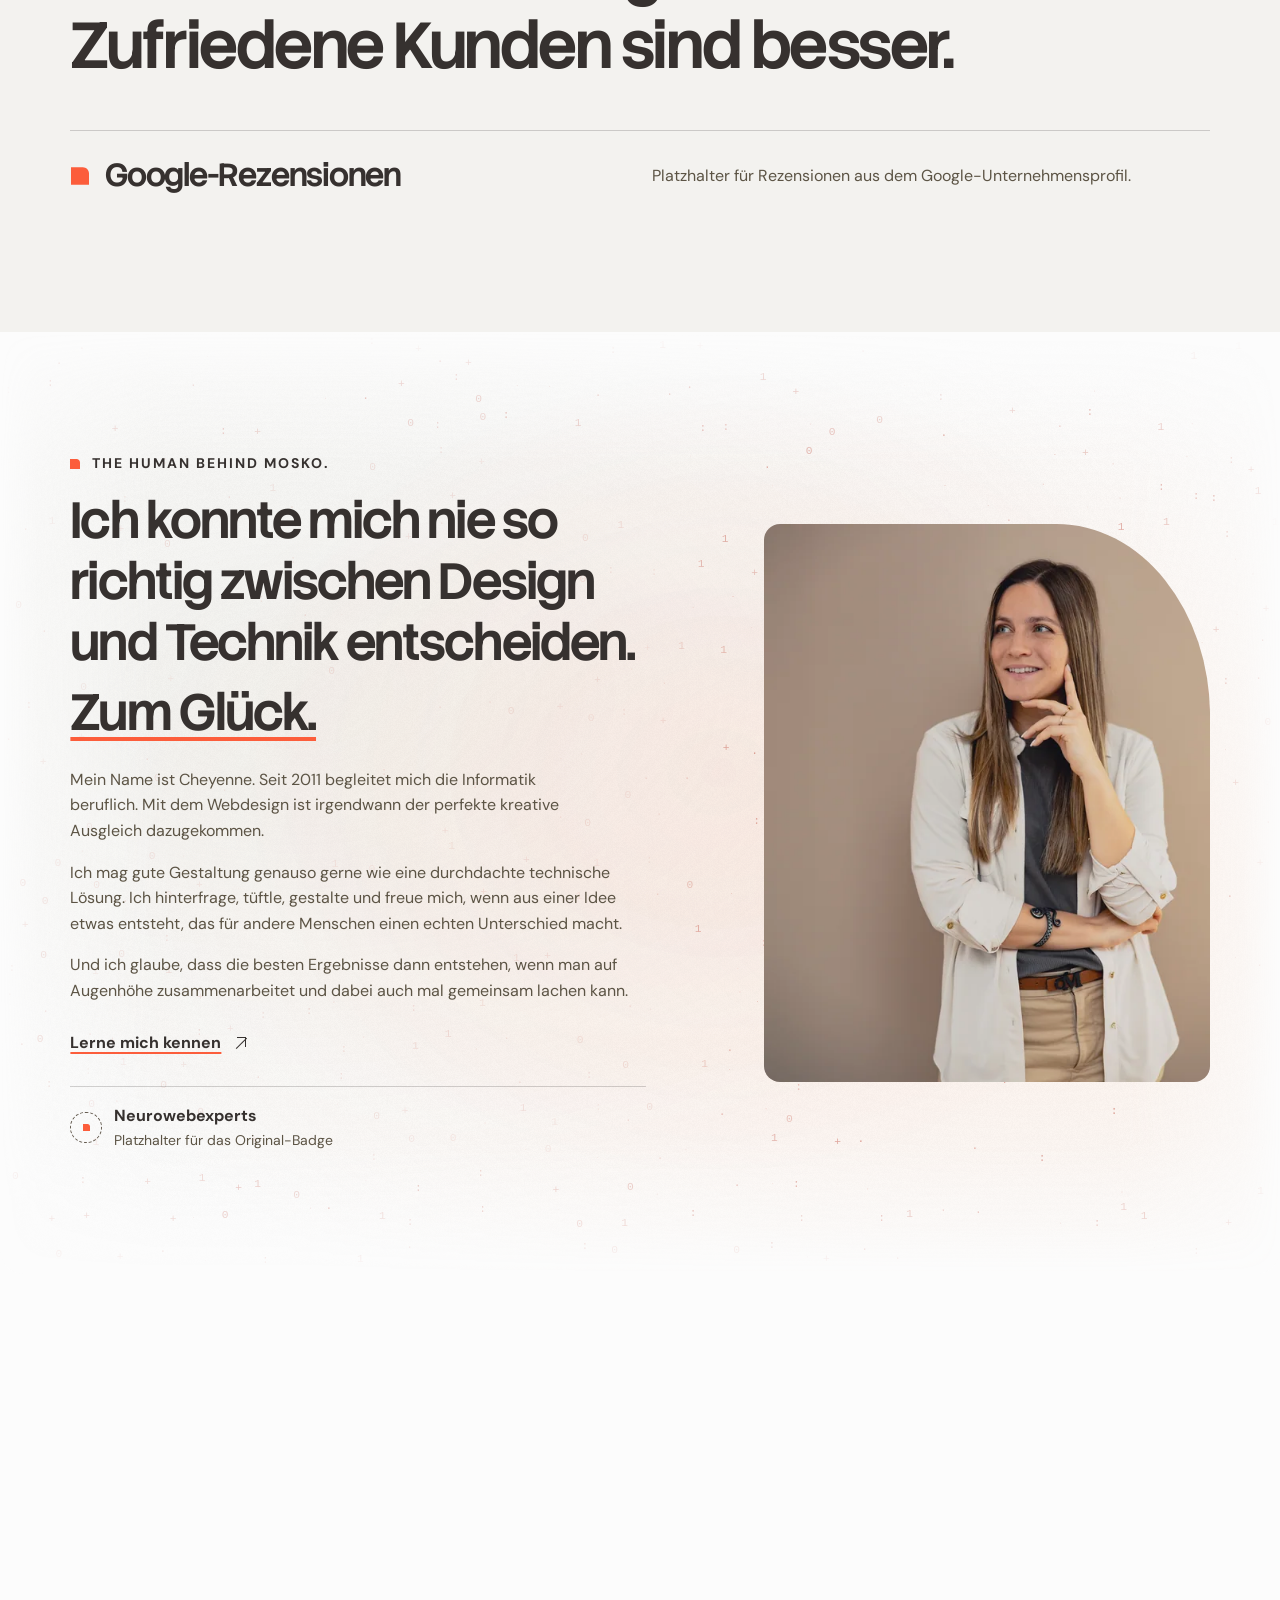
==== commit 9b9df073: "Apply the approved MOSKO copy refinements" ====
--- a/index.html
+++ b/index.html
@@ -112,7 +112,7 @@
           <div class="world-copy flex-column gap-16">
             <p class="sub-title subtitle-on-light">Moderne IT</p>
             <h3 class="title-3 heading-on-light" id="cloud-title">Weniger Technikstress.<br> Mehr Freiraum.</h3>
-            <p class="body-m body-on-light">Deine IT muss nicht kompliziert sein, um richtig gut zu sein. Mit modernen Cloud-Lösungen, sinnvoller Sicherheit und einer Technik, die zu deinem Arbeitsalltag passt. Damit du dich auf dein Business konzentrieren kannst.</p>
+            <p class="body-m body-on-light">Ob im täglichen Umgang mit deiner IT, bei technischen Problemen oder wenn sich dein Unternehmen weiterentwickelt: Mit den passenden Lösungen und jemandem, der sich darum kümmert, bleibt mehr Zeit für das, was du eigentlich tun möchtest.</p>
             <a class="text-link link-on-light" href="it/" data-wp-path="/it/">IT entdecken <span class="arrow arrow-ne" aria-hidden="true"></span></a>
           </div>
         </article>
@@ -178,7 +178,7 @@
         <img src="assets/img/cheyenne-1024.webp" srcset="assets/img/cheyenne-560.webp 560w, assets/img/cheyenne-1024.webp 1024w" sizes="(max-width: 47.99rem) 88vw, 39vw" width="1024" height="1280" loading="lazy" decoding="async" alt="Cheyenne, Gründerin von MOSKO., blickt lächelnd nach links.">
       </figure>
       <div class="human-copy flex-column gap-16 body-m body-on-light" data-atmosphere-quiet>
-        <p>Hi, ich bin Cheyenne. Gelernte Informatikerin, Neurowebdesignerin und der kreative Kopf hinter MOSKO.</p>
+        <p>Mein Name ist Cheyenne. Seit 2011 begleitet mich die Informatik beruflich. Mit dem Webdesign ist irgendwann der perfekte kreative Ausgleich dazugekommen.</p>
         <p>Ich mag gute Gestaltung genauso gerne wie eine durchdachte technische Lösung. Ich hinterfrage, tüftle, gestalte und freue mich, wenn aus einer Idee etwas entsteht, das für andere Menschen einen echten Unterschied macht.</p>
         <p>Und ich glaube, dass die besten Ergebnisse dann entstehen, wenn man auf Augenhöhe zusammenarbeitet und dabei auch mal gemeinsam lachen kann.</p>
         <a class="text-link link-on-light" href="about/" data-wp-path="/about/">Lerne mich kennen <span class="arrow arrow-ne" aria-hidden="true"></span></a>
